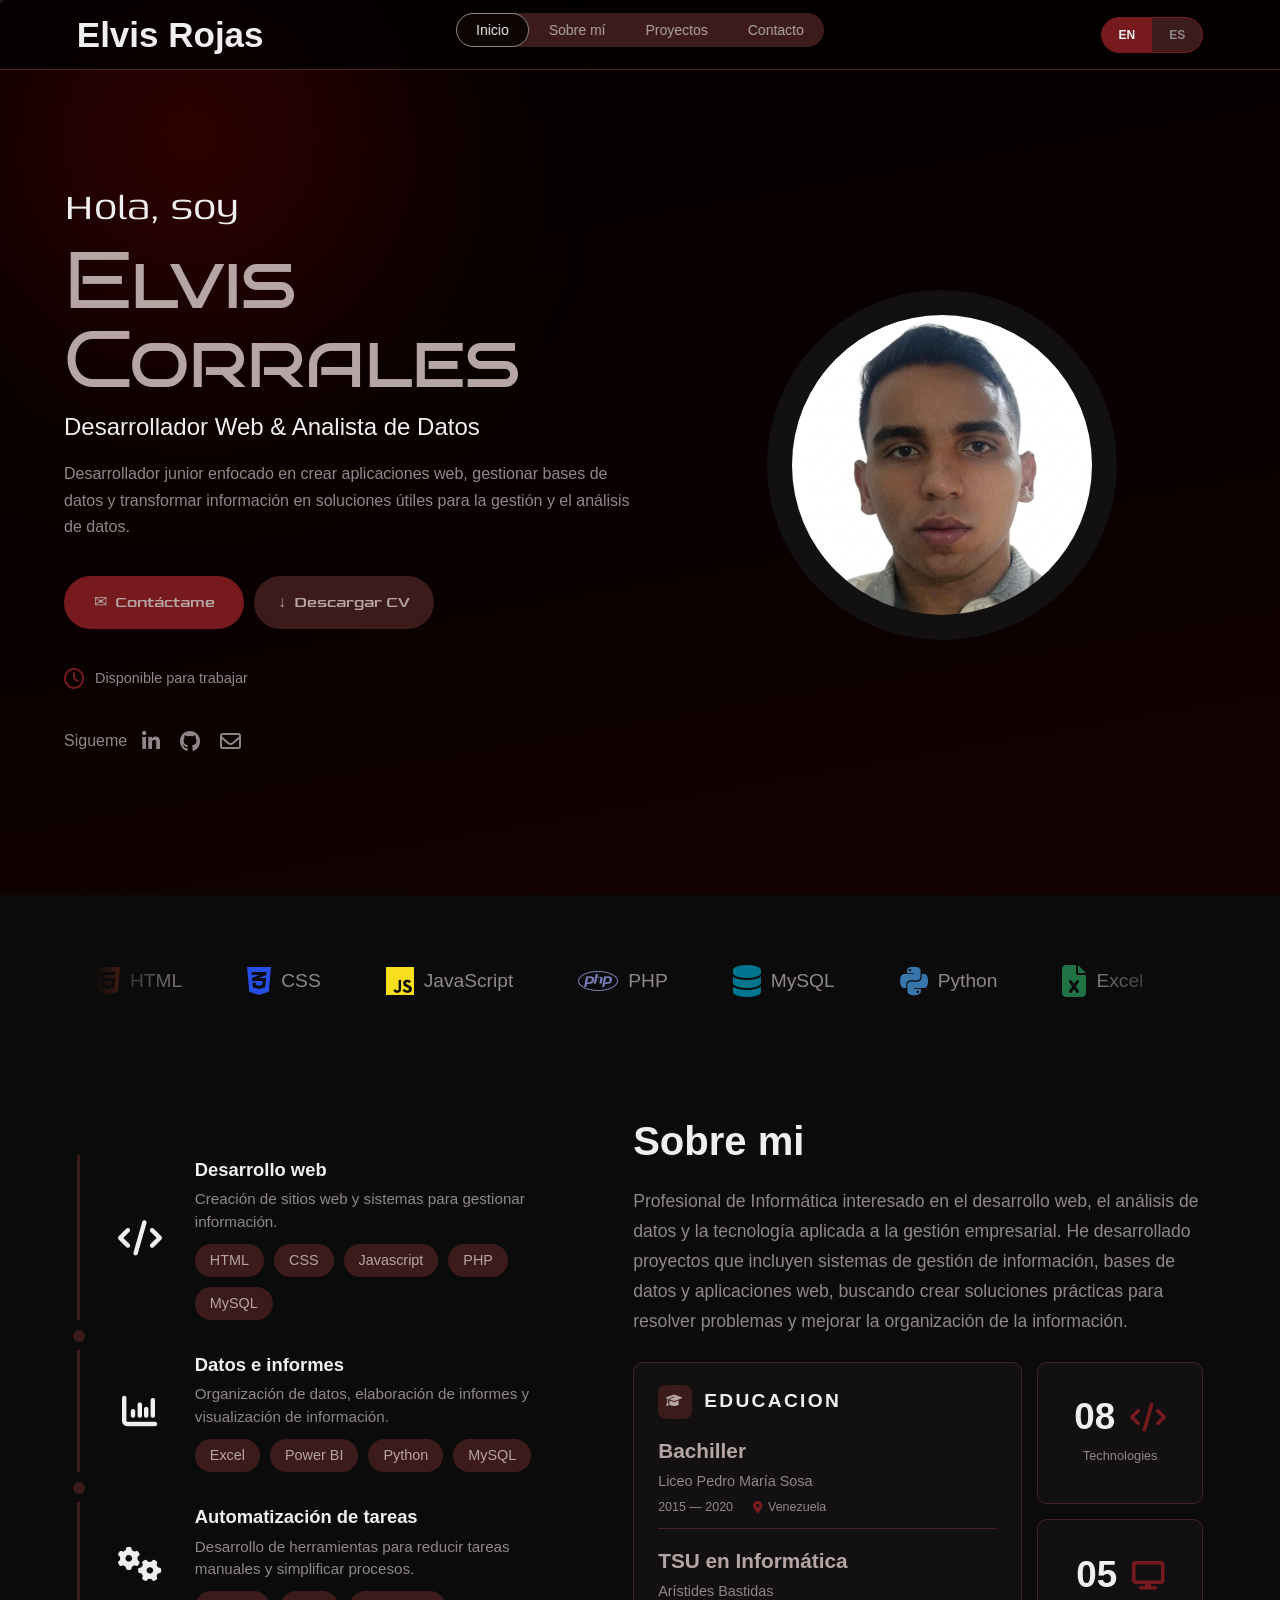
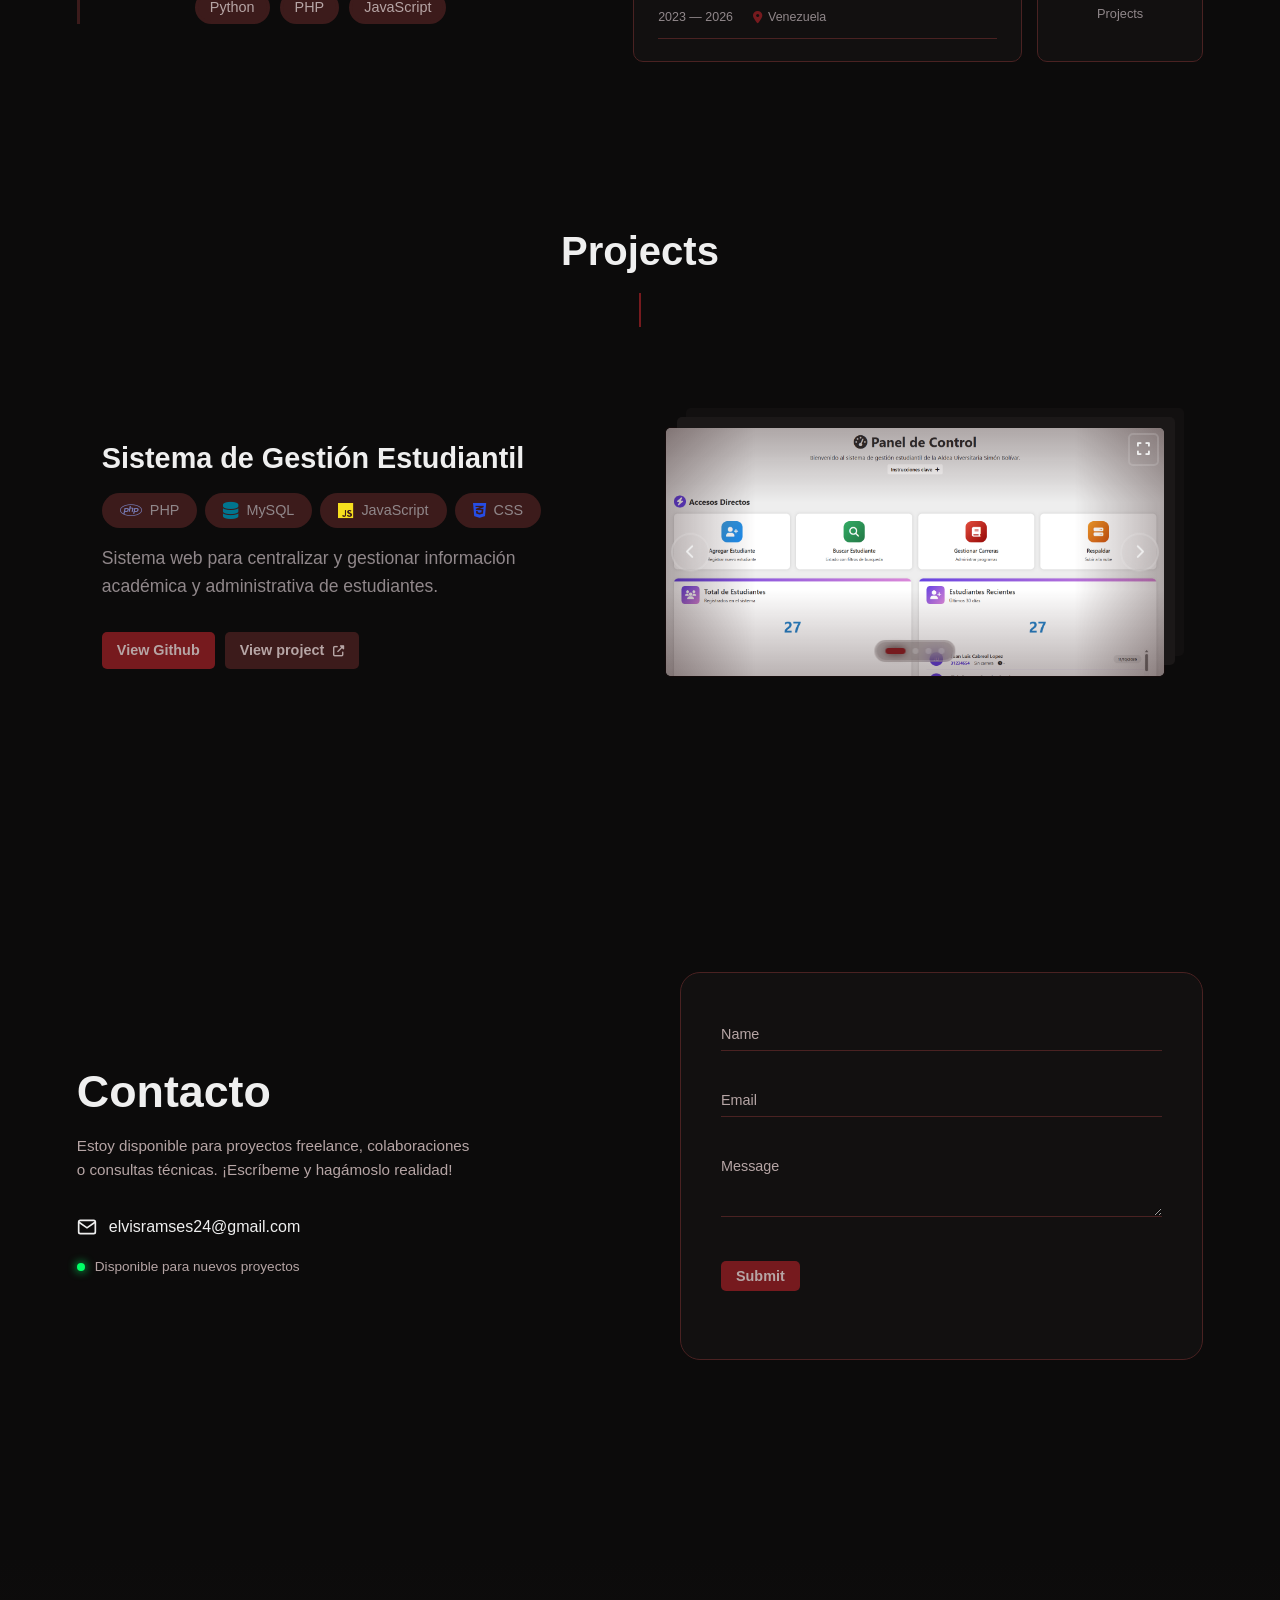
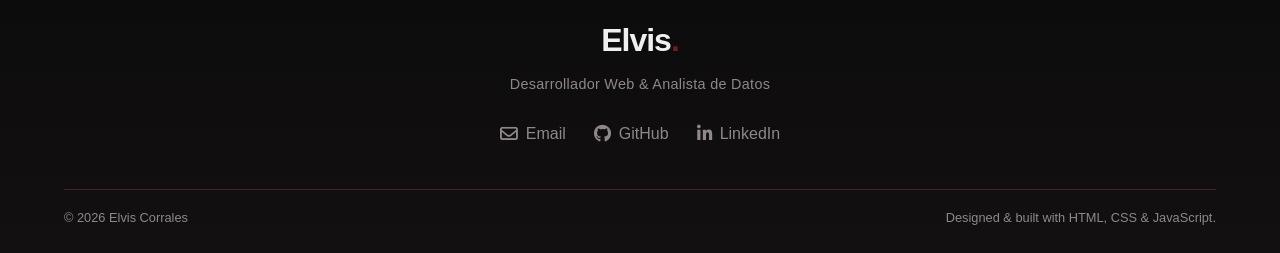
==== index.html @ 66228cb4 "cambio de nombre sipsip" ====
<!DOCTYPE html>
<html lang="es">
<head>
    <meta charset="UTF-8">
    <meta name="viewport" content="width=device-width, initial-scale=1.0">
    <meta name="description" content="Portafolio de Elvis">
    <title>Elvis | Software & Data</title>
    <link rel="stylesheet" href="css/estilos_generales.css">
    <link rel="stylesheet" href="css/contacto.css">
    <link rel="stylesheet" href="css/sobre_mi.css">
    <link rel="stylesheet" href="css/footer.css">
    <link rel="stylesheet" href="css/nav.css">
    <link rel="stylesheet" href="css/hero.css">
    <link rel="stylesheet" href="css/project.css">
    <link rel="stylesheet" href="css/animations.css">
    <link rel="stylesheet" href="css/modal_carrusel.css">
    <link rel="stylesheet"
      href="https://cdnjs.cloudflare.com/ajax/libs/font-awesome/6.5.2/css/all.min.css">
</head>
<body class="body">




<header class="header">
    <div class="container nav">

        <!-- LOGO -->
        <a href="#inicio" class="logo">Elvis Rojas</a>

        <!-- CONTROLES -->
        <div class="nav-controls">

            <button class="theme-btn" aria-label="Cambiar tema">
                <i class="fa-solid fa-moon theme-icon"></i>
            </button>

            <div class="language-switch">
                <button class="lang-btn active" data-lang="en">EN</button>
                <button class="lang-btn" data-lang="es">ES</button>
            </div>

        </div>

    </div>
</header>


<!-- NAVEGACIÓN -->
<div class="menu-wrapper">

    <nav class="menu">
        <span class="menu-indicator"></span>

        <a href="#inicio">
            <i class="fa-solid fa-house"></i>
            <span>Inicio</span>
        </a>

        <a href="#sobre-mi">
            <i class="fa-regular fa-user"></i>
            <span>Sobre mí</span>
        </a>

        <a href="#proyectos">
            <i class="fa-regular fa-folder"></i>
            <span>Proyectos</span>
        </a>

        <a href="#contacto">
            <i class="fa-regular fa-envelope"></i>
            <span>Contacto</span>
        </a>
    </nav>

</div>

<main>

    <!-- HERO -->
   <section id="inicio" class="hero">

    <!-- ESTRELLAS FUGACES HERO -->
    <div class="shooting-star" aria-hidden="true">
        <div class="star-tail"></div>
        <div class="star-head"></div>
    </div>
    <div class="shooting-star" aria-hidden="true">
        <div class="star-tail"></div>
        <div class="star-head"></div>
    </div>

    <!-- ONDA EXPANSIVA -->
    <div class="hero-wave" aria-hidden="true"></div>

    <div class="hero-inner">
        <div class="hero-copy">
            <p class="greeting">Hola, soy</p>

            <h1>
                <span>Elvis</span>
                <span>Corrales</span>
            </h1>

            <h2>Desarrollador Web & Analista de Datos</h2>

            <p class="description">
                Desarrollador junior enfocado en crear aplicaciones web, gestionar bases de datos y transformar información en soluciones útiles para la gestión y el análisis de datos.
            </p>

            <div class="hero-buttons">
                <a href="#contacto" class="btn-hero btn-primary-hero">
                    <span>✉</span> Contáctame
                </a>

                <a href="#" class="btn-hero btn-secondary-hero">
                    <span>↓</span> Descargar CV
                </a>
            </div>

            <div class="availability">
                <i class="fa-regular fa-clock"></i>
                <p>Disponible para trabajar</p>
            </div>

            <div class="socials">
                <p>Sigueme</p>

                <a href="#" aria-label="LinkedIn" data-title="Linkedin">
                    <i class="fa-brands fa-linkedin-in"></i>
                </a>

                <a href="#" aria-label="GitHub" data-title="Github">
                    <i class="fa-brands fa-github"></i>
                </a>

                <a href="mailto:tuemail@ejemplo.com" aria-label="Email" data-title="Email">
                    <i class="fa-regular fa-envelope"></i>
                </a>
            </div>

            
        </div>

        <div class="hero-portrait">
            <div class="portrait-ring">

                <div class="pulse pulse-1"></div>
                <div class="pulse pulse-2"></div>
                <div class="pulse pulse-3"></div>

                <div class="portrait-placeholder">
                    <img src="images/17809ss44510498.png">
                </div>

            </div>
        </div>
    </div>

</section>

   <!-- TECH BAR -->
<section class="tech-bar">

    <div class="tech-carousel">

        <div class="tech-track">

            <!-- GRUPO 1 -->
            <div class="tech-list">

                <div class="tech-item html">
                    <i class="fa-brands fa-html5"></i>
                    <span>HTML</span>
                </div>

                <div class="tech-item css">
                    <i class="fa-brands fa-css3-alt"></i>
                    <span>CSS</span>
                </div>

                <div class="tech-item javascript">
                    <i class="fa-brands fa-js"></i>
                    <span>JavaScript</span>
                </div>

                <div class="tech-item php">
                    <i class="fa-brands fa-php"></i>
                    <span>PHP</span>
                </div>

                <div class="tech-item mysql">
                    <i class="fa-solid fa-database"></i>
                    <span>MySQL</span>
                </div>

                <div class="tech-item python">
                    <i class="fa-brands fa-python"></i>
                    <span>Python</span>
                </div>

                <div class="tech-item excel">
                    <i class="fa-solid fa-file-excel"></i>
                    <span>Excel</span>
                </div>

                <div class="tech-item powerbi">
                    <i class="fa-solid fa-chart-column"></i>
                    <span>Power BI</span>
                </div>

            </div>


            <!-- GRUPO 2 - DUPLICADO -->
            <div class="tech-list">

                <div class="tech-item html">
                    <i class="fa-brands fa-html5"></i>
                    <span>HTML</span>
                </div>

                <div class="tech-item css">
                    <i class="fa-brands fa-css3-alt"></i>
                    <span>CSS</span>
                </div>

                <div class="tech-item javascript">
                    <i class="fa-brands fa-js"></i>
                    <span>JavaScript</span>
                </div>

                <div class="tech-item php">
                    <i class="fa-brands fa-php"></i>
                    <span>PHP</span>
                </div>

                <div class="tech-item mysql">
                    <i class="fa-solid fa-database"></i>
                    <span>MySQL</span>
                </div>

                <div class="tech-item python">
                    <i class="fa-brands fa-python"></i>
                    <span>Python</span>
                </div>

                <div class="tech-item excel">
                    <i class="fa-solid fa-file-excel"></i>
                    <span>Excel</span>
                </div>

                <div class="tech-item powerbi">
                    <i class="fa-solid fa-chart-column"></i>
                    <span>Power BI</span>
                </div>

            </div>

        </div>

    </div>

</section>
    <!-- ABOUT -->
    <section id="sobre-mi" class="section about">
    <div class="container about-grid">

        <div class="about-left">

            <div class="services">

                <div class="service">
                    <div class="contain-service-icon">
                        <div class="service-icon">
                            <i class="fa-solid fa-code"></i>
                        </div>
                    </div>
                    

                    <div class="service-content">
                        <h3>Desarrollo web</h3>
                        <p>Creación de sitios web y sistemas para gestionar información.</p>
                        <div class="tags-skil">
                            <span>HTML</span>
                            <span>CSS</span>
                            <span>Javascript</span>
                            <span>PHP</span>
                            <span>MySQL</span>
                        </div>
                    </div>
                </div>

                <div class="service service-2">
                    <div class="contain-service-icon">
                        <div class="service-icon">
                            <i class="fa-solid fa-chart-column"></i>
                        </div>
                    </div>
                    

                    <div class="service-content">
                        <h3>Datos e informes</h3>
                        <p>Organización de datos, elaboración de informes y visualización de información.</p>
                        <div class="tags-skil">
                            <span>Excel</span>
                            <span>Power BI</span>
                            <span>Python</span>
                            <span>MySQL</span>
                        </div>
                    </div>
                </div>

                <div class="service service-3">
                    <div class="contain-service-icon">
                        <div class="service-icon">
                        <i class="fa-solid fa-gears"></i>
                    </div>
                    </div>
                    

                    <div class="service-content">
                        <h3>Automatización de tareas</h3>
                        <p>Desarrollo de herramientas para reducir tareas manuales y simplificar procesos.</p>
                        <div class="tags-skil">
                            <span>Python</span>
                            <span>PHP</span>
                            <span>JavaScript</span>
                        </div>
                    </div>
                </div>

            </div>


           

        </div>


        <div class="about-content">

            <h2>Sobre mi</h2>

            <p>
                 Profesional de Informática interesado en el desarrollo web,
                el análisis de datos y la tecnología aplicada a la gestión
                empresarial. He desarrollado proyectos que incluyen sistemas
                de gestión de información, bases de datos y aplicaciones web,
                buscando crear soluciones prácticas para resolver problemas
                y mejorar la organización de la información.
            </p>
            

            <div class="container-stats">
                 <div class="education">

                <div class="education-header">
                    <div class="education-icon">
                        <i class="fa-solid fa-graduation-cap"></i>
                    </div>

                    <span>Educacion</span>
                </div>

                <div class="education-content">
                    <h3>Bachiller</h3>
                    <p>Liceo Pedro María Sosa </p>

                    <div class="education-meta">
                        <span>
                           
                            2015 — 2020
                        </span>

                        <span>
                            <i class="fa-solid fa-location-dot"></i>
                            Venezuela
                        </span>
                    </div>
                </div>

                <div class="education-content">
                    <h3>TSU en Informática</h3>
                    <p>Arístides Bastidas</p>

                    <div class="education-meta">
                        <span>
                   
                            2023 — 2026
                        </span>

                        <span>
                            <i class="fa-solid fa-location-dot"></i>
                            Venezuela
                        </span>
                    </div>
                </div>

            </div>

             <div class="stats">

                <div class="stat">
                    <div>
                        <strong>08</strong>
                        <i class="fa-solid fa-code"></i>
                    </div>
                    
                    <small>Technologies</small>
                </div>

                <div class="stat">
                    <div>
                        <strong>05</strong>
                        <i class="fa-solid fa-display"></i>
                    </div>
                    
                    <small>Projects</small>
                </div>

            </div>
            </div>
           

        </div>

    </div>
</section>

   <!-- PROJECTS -->
<section id="proyectos" class="section projects-section">
    <div class="container">
        <div class="section-heading">
            <h2>Projects</h2>
            <div class="heading-line"></div>
        </div>

        <article class="project">
            <div class="contaienr-project-info">
                <div class="project-info">
                <h3>Sistema de Gestión Estudiantil</h3>
                <div class="tags">
    <span class="tag php"><i class="fa-brands fa-php"></i> PHP</span>
    <span class="tag mysql"><i class="fa-solid fa-database"></i> MySQL</span>
    <span class="tag javascript"><i class="fa-brands fa-js"></i> JavaScript</span>
    <span class="tag css"><i class="fa-brands fa-css3-alt"></i> CSS</span>
</div>
                <p>
                    Sistema web para centralizar y gestionar información
                    académica y administrativa de estudiantes.
                </p>
                <div class="project-links">
                    <a href="#" class="btn btn-primary">
                       View Github
                        
                    </a>
                    <a href="#" class="btn-primary text-link">
                        <span>View project</span>
                        <i class="fa-solid fa-up-right-from-square"></i>
                    </a>
                </div>
            </div>
            </div>

            <div class="container-project-img">
                 <div class="project-image">

    <div class="project-carousel">

        <div class="project-track">

            <div class="project-slide">
                <img src="assets/Captura de pantalla 2026-10-31 112516.png"
                     alt="Sistema de Gestión Estudiantil - Vista 1">
            </div>

            <div class="project-slide">
                <img src="assets/Captura de pantalla 2026-10-31 112736.png"
                     alt="Sistema de Gestión Estudiantil - Vista 2">
            </div>

            <div class="project-slide">
                <img src="assets/gofullpage-localhost-sistema-gestion-aldea-carreras-carrera-carrera-php-2026-10-31-11_27_55.png"
                     alt="Sistema de Gestión Estudiantil - Vista 3">
            </div>

            <div class="project-slide">
                <img src="assets/gofullpage-localhost-sistema-gestion-aldea-carreras-carrera-grupo-grupo-php-2026-10-31-11_28_28.png"
                     alt="Sistema de Gestión Estudiantil - Vista 4">
            </div>

        </div>

        <!-- Botón anterior -->
        <button class="carousel-btn carousel-prev"
                type="button"
                aria-label="Previous image">
            <i class="fa-solid fa-chevron-left"></i>
        </button>

        <!-- Botón siguiente -->
        <button class="carousel-btn carousel-next"
                type="button"
                aria-label="Next image">
            <i class="fa-solid fa-chevron-right"></i>
        </button>

        <!-- Expandir -->
        <button class="carousel-expand"
                type="button"
                aria-label="Expand project preview">
            <i class="fa-solid fa-expand"></i>
        </button>

        <!-- Indicadores -->
        <div class="carousel-dots"></div>

    </div>

    <div class="project-image-overlay"></div>

</div>
            </div>

           
        </article>





       

        
    </div>
</section>

   <!-- CONTACT -->
<section id="contacto" class="section">
    <div class="container contact-grid">
        <!-- Columna Izquierda: Información -->
        <div class="contact-info">
         
            <h2>Contacto</h2>
           
            <p class="contact-desc">
                Estoy disponible para proyectos freelance, colaboraciones o consultas técnicas. ¡Escríbeme y hagámoslo realidad!
            </p>

            <div class="contact-details">
                
            <a
                href="https://mail.google.com/mail/?view=cm&fs=1&to=elvisramses24@gmail.com"
                class="direct-email"
                target="_blank"
                rel="noopener noreferrer"
            >
                <svg width="20" height="20" viewBox="0 0 24 24" fill="none" stroke="currentColor" stroke-width="2">
                    <path d="M4 4h16c1.1 0 2 .9 2 2v12c0 1.1-.9 2-2 2H4c-1.1 0-2-.9-2-2V6c0-1.1.9-2 2-2z"></path>
                    <polyline points="22,6 12,13 2,6"></polyline>
                </svg>

                <span>elvisramses24@gmail.com</span>
            </a>

                <div class="availability-badge">
                    <span class="status-dot"></span>
                    <span>Disponible para nuevos proyectos</span>
                </div>
            </div>
        </div>

        
<!-- Columna Derecha: Tarjeta de Formulario -->
<div class="contact-card">

    <form class="contact-form" id="contact-form">

        <div class="input-group">
            <input
                type="text"
                id="name"
                name="name"
                autocomplete="name"
                maxlength="100"
                required
                placeholder=" "
            >
            <label for="name">Name</label>
            <span class="input-line"></span>
        </div>

        <div class="input-group">
            <input
                type="email"
                id="email"
                name="email"
                autocomplete="email"
                maxlength="150"
                required
                placeholder=" "
            >
            <label for="email">Email</label>
            <span class="input-line"></span>
        </div>

        <div class="input-group">
            <textarea
                id="message"
                name="message"
                rows="3"
                maxlength="3000"
                required
                placeholder=" "
            ></textarea>
            <label for="message">Message</label>
            <span class="input-line"></span>
        </div>

        <!-- Protección básica contra bots -->
        <input
            type="text"
            name="_honey"
            tabindex="-1"
            autocomplete="off"
            aria-hidden="true"
            class="form-honey"
        >

        <button type="submit" class="btn btn-primary" id="contact-submit">
            <span>Submit</span>
        </button>

        <!-- Mensaje de respuesta -->
        <p
            class="form-status"
            id="form-status"
            role="status"
            aria-live="polite"
        ></p>

    </form>

</div>

    </div>
</section>


   <!-- =========================
     PROJECT IMAGE MODAL
========================= -->

<div class="project-modal" aria-hidden="true">

    <div class="project-modal-backdrop"></div>

    <div class="project-modal-content" role="dialog" aria-modal="true">

        <!-- Cerrar -->
        <button
            class="project-modal-close"
            type="button"
            aria-label="Close image preview">
            <i class="fa-solid fa-xmark"></i>
        </button>

        <!-- Carrusel -->
        <div class="project-modal-carousel">

            <div class="project-modal-track"></div>

            <!-- Anterior -->
            <button
                class="project-modal-btn project-modal-prev"
                type="button"
                aria-label="Previous image">
                <i class="fa-solid fa-chevron-left"></i>
            </button>

            <!-- Siguiente -->
            <button
                class="project-modal-btn project-modal-next"
                type="button"
                aria-label="Next image">
                <i class="fa-solid fa-chevron-right"></i>
            </button>

            <!-- Indicadores -->
            <div class="project-modal-dots"></div>

        </div>

    </div>

</div>



</main>


<footer class="footer">
    <div class="footer-container">
        
        <div class="footer-brand">
            <strong>Elvis<span>.</span></strong>
            <p>Desarrollador Web & Analista de Datos</p>
        </div>

        <div class="footer-links">
            <a href="mailto:tuemail@ejemplo.com">
                <i class="fa-regular fa-envelope"></i> Email
            </a>
            <a href="#" target="_blank">
                <i class="fa-brands fa-github"></i> GitHub
            </a>
            <a href="#" target="_blank">
                <i class="fa-brands fa-linkedin-in"></i> LinkedIn
            </a>
        </div>

        <div class="footer-bottom">
            <span>© 2026 Elvis Corrales</span>
            <span>Designed & built with <b>HTML</b>, <b>CSS</b> & <b>JavaScript</b>.</span>
        </div>

    </div>
</footer>


 




<script src="js/modal_carrusel.js"></script>
<script src="js/carrusel.js"></script>
<script src="js/menu.js"></script>
<script src="js/form.js"></script>

<script src="js/animation.js"></script>





</body>
</html>
---- css/estilos_generales.css ----
@import url('https://fonts.googleapis.com/css2?family=Asimovian&family=Audiowide&family=Bruno+Ace+SC&family=Genos:ital,wght@0,100..900;1,100..900&family=Goldman:wght@400;700&family=Michroma&family=Syne+Mono&display=swap');



/* =========================
   TEMA OSCURO (Por defecto)
========================= */
:root {
    --white: #fff;
    --text: #efefef;
    --text-dark: #b6a5a5;
    --muted: #90878a;
    --gris: #c8b4ff4d;

    --bg: #0c0b0b;
    --bg-soft: #121010;
    --bg-soft-2: #1b1818;
    --bg-light: #3c1b1b;

    --line: #3c1b1b;
    --line-dark: #4a2222;

    --accent: #761a1e;
    --nav: #040000d5;

    --sombra: #1901014d;
    --sombra-light: #ffffff26;

    --red-s1: #bc050540;
    --red-s2: #140203;
    --red-s3: #0b0001;
    --red-s4: #050001;

    
    /* Colores de marca y fondos (Se mantienen igual en ambos temas) */
    --js: #f7df1e;
    --css: #264de4;
    --html: #e44d26;
    --php: #777bb4;
    --py: #3776ab;
    --excel: #217346;
    --power-bi: #f2c811;
    --my-sql: #00758f;
    
    --circle-1: #4300601c;
    --circle-2: #006f5f1a;
    --circle-3: #007c9b1a;
}


/* =========================
   TEMA CLARO
========================= */
body.light-theme {
    --white: #fff; /* Si usas --white para iconos o botones fijos, mantenlo. Si es para el fondo de las tarjetas, cámbialo a #000 */
    
    /* Textos oscuros para contrastar con el fondo blanco */
    --text: #1a1a1a;
    --text-dark: #4a4a4a;
    --muted: #736b6d;
    --gris: #4a3b704d; /* Un gris violáceo adaptado para fondo claro */

    /* Fondos claros */
    --bg: #ffffff;          /* Fondo principal blanco */
    --bg-soft: #f7f4f4;     /* Fondo secundario ligeramente gris/rojizo */
    --bg-light: #ebe3e3;    /* Equivalente a tu fondo claro (para tarjetas/secciones) */

    /* Líneas más suaves */
    --line: #e3c4c8;        /* Línea rojiza clara */
    --line-dark: #d1b8bb;   /* Línea un poco más oscura */

    /* Acento y Navegación */
    --accent: #8784da;      /* Rojo un poco más vivo para que destaque en blanco sin perder la esencia */
    --nav: #ffffffb3;       /* Navegación semi-transparente clara (efecto cristal) */

    /* Sombras invertidas (sombras oscuras en fondos claros) */
    --sombra: #0000001a;       /* Sombra suave */
    --sombra-light: #0000000d; /* Sombra muy sutil */

  
}

.body{
    font-family: sans-serif;
    background: var(--bg);
    color: var(--text);
    line-height: 1.6;
}

a {
    color: inherit;
    text-decoration: none;
}


* {
    margin: 0;
    padding: 0;
    box-sizing: border-box;
}

html {
    scroll-behavior: smooth;
}



/* ========================================
   TECH BAR
======================================== */

.tech-bar {
    background: var(--bg);
    padding: 20px 0;
    overflow: hidden;
}
/* CONTENEDOR DEL CARRUSEL */

.tech-carousel {
    width: min(1200px, 85%);
    margin: 0 auto;

    overflow: hidden;

    position: relative;
}


/* SOMBREADO / DESVANECIMIENTO IZQUIERDO */

.tech-carousel::before {
    content: "";

    position: absolute;
    z-index: 5;

    top: 0;
    left: 0;

    width: 100px;
    height: 100%;

    background: linear-gradient(
        to right,
        var(--bg),
        transparent
    );

    pointer-events: none;
}


/* SOMBREADO / DESVANECIMIENTO DERECHO */

.tech-carousel::after {
    content: "";

    position: absolute;
    z-index: 5;

    top: 0;
    right: 0;

    width: 100px;
    height: 100%;

    background: linear-gradient(
        to left,
        var(--bg),
        transparent
    );

    pointer-events: none;
}


/* TRACK */

.tech-track {
    display: flex;

    width: max-content;

    animation: tech-scroll 25s linear infinite;
}


/* CADA GRUPO */

.tech-list {
    display: flex;
    align-items: center;

    gap: 65px;

    padding-right: 55px;

    flex-shrink: 0;
}


/* ITEM */

.tech-item {
    display: flex;
    align-items: center;
    gap: 10px;

    white-space: nowrap;

    color: var(--muted);

    font-size: 1.2rem;
  

    transition: .25s ease;
}


/* ICONOS */

.tech-item i {
    font-size: 2rem;

    transition: .25s ease;
}


/* COLORES */

.tech-item.html i {
    color: var(--html);
}

.tech-item.css i {
    color: var(--css);
}

.tech-item.javascript i {
    color: var(--js);
}

.tech-item.php i {
    color: var(--php);
}

.tech-item.mysql i {
    color: var(--my-sql);
}

.tech-item.python i {
    color: var(--py);
}

.tech-item.excel i {
    color: var(--excel);
}

.tech-item.powerbi i {
    color: var(--power-bi);
}





/* ANIMACIÓN */

@keyframes tech-scroll {

    from {
        transform: translateX(0);
    }

    to {
        transform: translateX(-50%);
    }

}


/* SECTIONS */

.container {
    width: min(1200px, 88%);
    margin: auto;
}

.section {
    padding: 100px 0;
}

#contacto{
        padding: 0px 0px 50px 0px;
    }


.section h2{
    font-size: 2.5rem;

    line-height: 1.2;
}



@media (max-width: 800px) {
    .container {
    width: 92%;
    margin: auto;
}
   
}

@media (max-width: 500px) {

    .section {
        padding: 50px 0;
    }

    #sobre-mi{
        padding: 20px 0;
    }

    #contacto{
        padding: 0px 0px 50px 0px;
    }

    .tech-list {
    display: flex;
    align-items: center;

    gap: 35px;

    padding-right: 55px;

    flex-shrink: 0;


}

.tech-bar {
    background: var(--bg);
    padding: 0px 0;
    overflow: hidden;
}
}
---- css/contacto.css ----
.contact-grid {
    display: grid;
    grid-template-columns: 1fr 1fr;
    gap: 80px;
    align-items: center;
    margin-bottom: 200px;
}

#contacto{
padding: 100px 0 0px 0;
}
/* Columna Izquierda */
.contact-info h2 {
    font-size: 2.8rem;
    line-height: 1.15;
    margin: 12px 0 16px;
    font-weight: 700;
}

.contact-info h2 .highlight {
    color: var(--text, #ffffff);
}

.contact-desc {
    color: var(--text-dark, #888888);
    font-size: 0.95rem;
    line-height: 1.6;
    margin-bottom: 32px;
    max-width: 400px;
}

.contact-details {
    display: flex;
    flex-direction: column;
    gap: 16px;
}

.direct-email {
    display: inline-flex;
    align-items: center;
    gap: 12px;
    color: var(--text, #ffffff);
    text-decoration: none;
    font-size: 1rem;
    font-weight: 500;
    transition: color 0.3s ease;
}

.direct-email:hover {
    color: var(--accent);
}

.availability-badge {
    display: inline-flex;
    align-items: center;
    gap: 10px;
    font-size: 0.85rem;
    color: var(--text-dark, #888888);
}

.status-dot {
    width: 8px;
    height: 8px;
    background-color: #00ff66;
    border-radius: 50%;
    box-shadow: 0 0 10px #00ff66;
}

/* Columna Derecha: Tarjeta Contenedora */
.contact-card {
    background: var(--bg-soft);
    border: 1px solid var(--line-dark);
    border-radius: 20px;
    padding: 40px;
    backdrop-filter: blur(10px);
}

.contact-form {
    display: flex;
    flex-direction: column;
    gap: 28px;
}

/* Inputs con Floating Labels y Línea Animada */
.input-group {
    position: relative;
}

.input-group input,
.input-group textarea {
    width: 100%;
    padding: 10px 0;
    background: transparent;
    border: none;
    border-bottom: 1px solid var(--line-dark);
    outline: none;
    color: var(--text-dark, #ffffff);
    font-family: inherit;
    font-size: 0.95rem;
    resize: vertical;
}

.input-group label {
    position: absolute;
    top: 10px;
    left: 0;
    color: var(--text-dark, #888888);
    font-size: 0.9rem;
    pointer-events: none;
    transition: all 0.3s ease;
}

/* Animación de la etiqueta al hacer foco o al escribir */
.input-group input:focus ~ label,
.input-group input:not(:placeholder-shown) ~ label,
.input-group textarea:focus ~ label,
.input-group textarea:not(:placeholder-shown) ~ label {
    top: -16px;
    font-size: 0.75rem;
    color: var(--accent, #ffffff);
}

/* Línea de enfoque activa */
.input-line {
    position: absolute;
    bottom: 0;
    left: 0;
    width: 0%;
    height: 1px;
    background: var(--muted, #ffffff);
    transition: width 0.3s ease;
}

.input-group input:focus ~ .input-line,
.input-group textarea:focus ~ .input-line {
    width: 100%;
}

.form-honey {
    position: absolute;
    left: -5000px;
    opacity: 0;
    pointer-events: none;
}

.contact-form button {
    align-self: flex-start;
    margin-top: 8px;
}

/* Adaptación Móvil */
@media (max-width: 900px) {
    .contact-grid {
        grid-template-columns: 1fr;
        gap: 50px;
    }

    .contact-card {
        padding: 28px 20px;
    }

    .contact-info h2 {
        font-size: 2.2rem;
    }
}
---- css/sobre_mi.css ----
.about-grid {
    display: grid;
    grid-template-columns: .9fr 1.1fr;
    gap: 90px;
    align-items: center;
}


/* =========================
   SERVICES
========================= */

.about-left {
    display: flex;
    flex-direction: column;
    gap: 35px;
}

.service-2{
    position: relative; /* Necesario para que el punto se posicione respecto a este elemento */
}

.service-2::before {
    content: "";
    position: absolute;
    top: -20px;
    left: -7px;
    width: 12px;
    height: 12px;
    background-color: var(--line);
    border-radius: 50%;
    
    /* Opcional: Centra el punto justo sobre la esquina/borde superior izquierdo */
    /* transform: translate(-50%, -50%); */
}

.service-3{
    position: relative; /* Necesario para que el punto se posicione respecto a este elemento */
}

.service-3::before {
    content: "";
    position: absolute;
    top: -20px;
    left: -7px;
    width: 12px;
    height: 12px;
    background-color: var(--line);
    border-radius: 50%;
    
    /* Opcional: Centra el punto justo sobre la esquina/borde superior izquierdo */
    /* transform: translate(-50%, -50%); */
}






.service {
    display: flex;
    align-items: center;
    gap: 20px;
    padding: 0px 0 0px 25px;
    margin: 30px 0px;
    position: relative;
    border-left: 3px solid var(--line)
}



.contain-service-icon{
    height: 100%;
    width: auto;
    display: flex;

    justify-content: center;
}

.service-icon {
    width: 70px;
    height: 70px;

    display: flex;
    align-items: center;
    justify-content: center;

    flex-shrink: 0;

  
    border-radius: 10px;



    color: var(--text);
    font-size: 2.2rem;

    transition: .3s ease;
}

.service:hover .service-icon {

    background: var(--bg-light);

    box-shadow: 0 0 18px var(--sombra);
}



.service-content h3 {
    font-size: 1.15rem;
    font-weight: 600;
    margin-bottom: 4px;
}

.service-content p {
    color: var(--muted);
    font-size: .95rem;
    line-height: 1.5;
}

.tags-skil{
    display: flex;
    gap: 10px;
    margin-top: 10px;
    flex-wrap: wrap;
}

.tags-skil span{
    border-radius: 25px;
    padding: 2px 12px;
    background-color: var(--bg-light);
    font-size: .9rem;

    color: var(--text-dark);
    transition: color .2s ease, border .2s ease, background-color .2s ease;
    border: 3px solid var(--bg-light);

}

.service:hover .tags-skil span{
    color: var(--text);
    
    background-color: transparent;
}





/* =========================
   ABOUT CONTENT
========================= */


.about-content > p:not(.section-label) {
    color: var(--muted);
    font-size: 1.1rem;
    line-height: 1.7;
    margin-top: 22px;
    max-width: 650px;
}


/* =========================
   STATS
========================= */
.container-stats{
    margin-top: 25px;
    display: flex;
    gap: 15px;
}

/* =========================
   EDUCATION
========================= */

.education {
    position: relative;
    width: 70%;
    padding: 22px 24px;
    display: flex;
    flex-direction: column;
    gap: 5px;
    border: 1px solid var(--line-dark);
    border-radius: 10px;

    background: var(--bg-soft);

    transition: .3s ease;
}


.education-header {
    display: flex;
    align-items: center;
    gap: 12px;

    color: var(--text);

    font-size: 1.2rem;
    font-weight: 600;
    text-transform: uppercase;
    letter-spacing: .12em;

   
}

.education-icon {
    width: 34px;
    height: 34px;
    font-size: .8rem;
    display: flex;
    align-items: center;
    justify-content: center;

    border-radius: 8px;

    background: var(--bg-light);

    color: var(--text-dark);
}


.education-content{
    padding: 10px 0px;
    border-bottom: 1px solid var(--line-dark);
}
.education-content h3 {
    font-size: 1.3rem;
    font-weight: 600;
    margin-bottom: 3px;
    color: var(--text-dark);
}

.education-content > p {
    color: var(--muted);
    font-size: .9rem;
}

.education-meta {
    display: flex;
    gap: 20px;

    margin-top: 5px;

    color: var(--muted);

    font-size: .78rem;
}

.education-meta span {
    display: flex;
    align-items: center;
    gap: 6px;
}

.education-meta i {
    color: var(--accent);
}
.stats {
    width: 30%;
    display: flex;
    gap: 15px;
   
    flex-direction: column;
   
}

.stat {
    flex: 1;
    border: 1px solid var(--line-dark);
    border-radius: 10px;
    padding: 10px;
    background: var(--bg-soft);
    display: flex;
    flex-direction: column;
    justify-content: center;
    align-items: center;
}

.stat div {
    display: flex;
    align-items: center;
    gap: 15px;
    
}

.stat strong{
    font-size: 2.3rem;
    line-height: 1;
    font-weight: 600;
}

.stat div i{
    font-size: 1.8rem;
   
    color: var(--accent);
}


.stat small {
    display: block;
    color: var(--muted);
    font-size: .8rem;
    margin-top: 10px;
}



/* =========================================================
   RESPONSIVE — ABOUT
   ========================================================= */


/* =========================
   TABLET / PANTALLAS MEDIANAS
   ========================= */

@media (max-width: 1000px) {

    .about-grid {
        grid-template-columns: .85fr 1.15fr;
        gap: 30px;
    }


    /* ---------- SERVICES ---------- */

    .about-left {
        gap: 25px;
    }

    .service {
        gap: 15px;
        padding: 16px 0 16px 20px;
    }

    .service-icon {
        width: 40px;
        height: 40px;
    }

    .service-content h3 {
        font-size: 1.05rem;
    }

    .service-content p {
        font-size: .9rem;
    }


    /* ---------- ABOUT CONTENT ---------- */

    .section h2,
    .contact-section h2 {
        font-size: 32px;
    }

    .about-content > p:not(.section-label) {
        font-size: 1.05rem;
        line-height: 1.65;
    }


    /* ---------- EDUCATION + STATS ---------- */

    .container-stats {
        gap: 12px;
    }

    .education {
        width: 68%;
        padding: 20px;
    }

    .stats {
        width: 32%;
        gap: 12px;
    }

    .education-header {
        font-size: 1.05rem;
    }

    .education-content h3 {
        font-size: 1.15rem;
    }

    .education-meta {
        gap: 12px;
        flex-wrap: wrap;
    }

    .stat strong {
        font-size: 2rem;
    }

    .stat div i {
        font-size: 1.5rem;
    }

}


/* =========================
   TABLET VERTICAL
   ========================= */

@media (max-width: 800px) {

    .about-grid {
        grid-template-columns: 1fr;
        gap: 20px;
    }


    /* ---------- SERVICES ---------- */

    .about-left {
        width: 100%;
        max-width: 650px;
        margin: 0 auto;
    }

    .services {
        width: 100%;
    }

    .service {
        padding: 18px 0 18px 25px;
    }


    /* ---------- ABOUT CONTENT ---------- */

    .about-content {
        width: 100%;
        max-width: 650px;
        margin: 0 auto;
    }



    /* ---------- EDUCATION + STATS ---------- */

    .container-stats {
        width: 100%;
        max-width: 650px;
        margin: 25px auto 0;
    }

}


/* =========================
   MÓVIL
   ========================= */

@media (max-width: 600px) {


 
    .service {
        gap: 13px;
        padding: 15px 0 15px 0px;
        border-left: 0;
        border-bottom: 3px solid var(--line-dark);
   
    }

    .service-2::before{
        width: 0;
        height: 0;
    }

    .service-3::before{
         width: 0;
        height: 0;
    }

    .service-icon {
        width: 45px;
        height: 45px;
        border-radius: 9px;
        font-size: 1.5rem;
    }

    .service-content {
        min-width: 0;
    }

   
    /* ---------- STATS ---------- */

    .container-stats {
        flex-direction: column;
        gap: 12px;
        margin-top: 22px;
    }

    .education {
        width: 100%;
        padding: 18px;
    }

    .stats {
        width: 100%;
        flex-direction: row;
        gap: 12px;
    }

    .stat {
        min-height: 90px;
        padding: 12px;
    }

    .stat div {
        gap: 10px;
    }

  
   
}


/* =========================
   MÓVIL PEQUEÑO
   ========================= */

@media (max-width: 400px) {

 
  

  


}


/* =========================
   MÓVIL MUY PEQUEÑO
   ========================= */

@media (max-width: 340px) {

}
---- css/footer.css ----
/* ========================= FOOTER ========================= */
.footer {
  position: relative;
  padding: 55px 0 25px;
  
  background: linear-gradient(to top, var(--bg-soft), var(--bg));
  overflow: hidden;
}


/* Contenedor */
.footer-container {
  width: min(1200px, 90%);
  margin: auto;
}

/* Marca */
.footer-brand {
  text-align: center;
}

.footer-brand strong {
  font-family: 'Orbitron', sans-serif;
  font-size: 2rem;
  font-weight: 600;
  letter-spacing: -1px;
  color: var(--text);
}

.footer-brand strong span {
  color: var(--accent);
}

.footer-brand p {
  margin-top: 7px;
  color: var(--muted);
  font-size: .9rem;
  letter-spacing: .3px;
}

/* Links */
.footer-links {
  display: flex;
  justify-content: center;
  align-items: center;
  gap: 28px;
  margin-top: 25px;
}

.footer-links a {
  display: flex;
  align-items: center;
  gap: 8px;
  color: var(--muted);
  font-size: 1rem;
  transition: color .2s ease, transform .2s ease;
}

.footer-links a i {
  font-size: 1.1rem;
}

.footer-links a:hover {
  color: var(--text);
  transform: translateY(-2px);
}

/* Separador */
.footer-bottom {
  display: flex;
  justify-content: space-between;
  align-items: center;
  margin-top: 42px;
  padding-top: 18px;
  border-top: 1px solid var(--line-dark);
  color: var(--muted);
  font-size: .8rem;
}

.footer-bottom b {
  color: var(--muted);
  font-weight: 500;
}

/* ========================= RESPONSIVE ========================= */
@media (max-width: 800px) {
  .footer {
    padding-top: 45px;
    padding-bottom: 65px;
    margin-bottom: -65px;
  }

  .footer-links {
    gap: 20px;
  }

  .footer-bottom {
    flex-direction: column;
    gap: 8px;
    text-align: center;
  }
}
---- css/nav.css ----
/* 2. LUCES ANIMADAS (::before y ::after) */
/* .menu-wrapper::before,
.menu-wrapper::after {
    content: "";
    position: absolute;

   
    width: 180px;
    height: 10px;

  
    background: linear-gradient(
        90deg,
        transparent 0%,
        var(--gris) 20%,
        var(--white) 50%,
        var(--gris) 80%,
        transparent 100%
    );

    pointer-events: none;
    z-index: 1;

  
    offset-path: inset(0 round 25px);
    offset-anchor: 50% 50%;
    offset-rotate: auto;

    animation: nav-light 6s linear infinite;
} */

/* =========================
   HEADER
========================= */

.header {
    position: fixed;
    top: 0;
    left: 0;
    width: 100%;
    height: 70px;

    z-index: 100;

    border-bottom: 1px solid var(--line-dark);
    background: var(--nav);
    backdrop-filter: blur(10px);
}

.nav {
    height: 70px;

    display: flex;
    align-items: center;
    justify-content: space-between;
}


/* =========================
   MENU
========================= */

.menu-wrapper {
    position: fixed;

    top: 12px;
    left: 50%;

    transform: translateX(-50%);

    z-index: 101;

    display: inline-flex;

    padding: 1px;

    border-radius: 25px;

    overflow: hidden;
    isolation: isolate;
}

.menu {
    position: relative;

    display: flex;
    align-items: center;

    border-radius: 50px;

    background: var(--bg-light);
    backdrop-filter: blur(12px);
}

.menu a {
    position: relative;
    z-index: 1;

    display: flex;
    align-items: center;
    justify-content: center;

    padding: 6px 20px;

    color: var(--text);
    text-decoration: none;

    font-size: 14px;
    opacity: .65;

    transition:
        opacity .2s ease,
        color .2s ease;
}

.menu a i {
    display: none;
}

.menu a span {
    display: block;
}

.menu a:hover,
.menu a.active {
    opacity: 1;
}


/* =========================
   LOGO
========================= */

.logo {
    font-size: 35px;
    font-weight: 700;
    color: var(--text);

    text-decoration: none;
}





/* Segunda luz exactamente en el lado opuesto (50% de desfase) */
.menu-wrapper::after {
    animation-delay: -3s;
}



.menu-indicator {
    position: absolute;
    z-index: -1;

    top: 0;
    left: 0;

    height: 100%;
    width: 0;

    border-radius: 50px;

    border: 1px solid var(--muted);
    background: var(--nav);
    

    pointer-events: none;
}


/* 4. ANIMACIÓN DEL RECORRIDO */
@keyframes nav-light {
    0% {
        offset-distance: 0%;
    }
    100% {
        offset-distance: 100%;
    }
}

body {
    background-color: var(--bg-light);
    color: var(--text);
    transition: background-color 0.3s ease, color 0.3s ease;
}

/* =========================
   CONTROLES
========================= */
.nav-controls {
    display: flex;
    align-items: center;
    gap: 15px;
}

/* =========================
   BOTÓN TEMA
========================= */
.theme-btn {
    
    width: 38px;
    height: 38px;
    display: none;
    align-items: center;
    justify-content: center;
    border: 1px solid var(--accent);
    border-radius: 50%;
    background: var(--bg-light);
    color: var(--text);
    cursor: pointer;
    
    /* Transición general para todos los cambios (color, borde, transform) */
    transition: all 0.3s cubic-bezier(0.4, 0, 0.2, 1);
}

/* --- EL NUEVO HOVER --- */
.theme-btn:hover {
   
    color: var(--white);                     /* El icono resalta en blanco */
    border-color: var(--accent);
    box-shadow: 0 0px 15px var(--white);    /* Proyecta una sombra elegante */
}

/* =========================
   ANIMACIÓN DEL ICONO
========================= */
.theme-icon {
    /* Transición fluida para el giro y opacidad */
    transition: transform 0.3s ease, opacity 0.3s ease;
}

/* Esta clase se añade por JS solo durante el click */
.theme-icon.switching {
    transform: rotate(180deg) scale(0.5); /* Gira y se hace más pequeño */
    opacity: 0;                           /* Se desvanece */
}
/* =========================
   IDIOMA
========================= */
.language-switch {
    display: flex;
    border: 1px solid var(--accent);
    border-radius: 20px;
    overflow: hidden;
    background: var(--bg-light);
    transition: border-color 0.3s ease, background 0.3s ease;
}

.lang-btn {
    border: none;
    padding: 10px 17px;
    background: transparent;
    color: var(--muted);
    font-size: 12px;
    font-weight: 600;
    cursor: pointer;
    transition: .25s ease;
}

.lang-btn.active {
    background: var(--accent);
    color: var(--text); /* Invertimos colores para el activo */
}

.lang-btn:not(.active):hover {
    color: var(--text);
}
@media (max-width: 800px) {

    .lang-btn {
    border: none;
    padding: 7px 15px;
  
}

    .header {
        height: 55px;
    }

    .nav {
        height: 55px;
        padding: 0 20px;
        width: 100%;
    }

    /* =================================
       MENU INFERIOR
    ================================= */

    .menu-wrapper {
        position: fixed;
        display: flex;
        justify-content: center;
        top: auto;
        left: 0;
        bottom: 0px;

        transform: none;

        width: 100%;

        padding: 10px 20px;

        border-radius: 0;

        overflow: visible;

        z-index: 999;
    }

    .menu {
        width: 100%;
        height: 40px;

        border-radius: 50px;
        
        display: flex;
        align-items: center;
        justify-content: space-around;

        border: 1px solid var(--line-dark);

        background: var(--nav);

        backdrop-filter: blur(15px);
    }

    .menu a {
        flex: 1;

        height: 100%;

        padding: 0;

        display: flex;
        align-items: center;
        justify-content: center;
    }

    .menu a span {
        display: none;
    }

    .menu a i {
        display: block;

        font-size: 18px;
    }

    .menu-indicator {
        height: 100%;
        border-radius: 50px;
    }

    /* Evita que el contenido quede debajo */
    body {
        padding-bottom: 65px;
    }
}
---- css/hero.css ----
.hero {
    padding-top: 60px;
    margin-bottom: 50px;
    min-height: calc(100vh - 65px);
    position: relative;
    overflow: hidden;
    background: linear-gradient(350deg, var(--red-s2) 0%, var(--red-s3) 40%, var(--red-s4) 100%);
}
/* Esfera luminosa difusa */
.hero::before {
    content: '';
    position: absolute;
    width: 380px;
    height: 380px;
    top: 15%;
    left: 0%;
    transform: translateY(-50%);
    background: var(--red-s1); /* Rojo con transparencia */
    filter: blur(110px);
    border-radius: 50%;
    pointer-events: none;
    z-index: 0;
}
.hero-inner {
    width: min(1200px, 90%);
    min-height: calc(100vh - 65px);
    margin: auto;
    display: grid;
    grid-template-columns: 1.05fr .95fr;
    align-items: center;
    position: relative;
    z-index: 3;
    padding: 25px 0 50px;
}

.hero-copy {
    padding-top: 5px;
}

.greeting {
    font-family: "Genos", sans-serif;
    font-size: 3rem;
    line-height: 1;
    font-weight: 400;
    margin-bottom: 12px;
}

.hero h1 {
   font-family: "Bruno Ace SC", sans-serif;
    font-weight: 400;
    font-size: 5rem;
    line-height: .98;
    letter-spacing: -2px;
    margin-bottom: 10px;
}

.hero h1 span {
    display: block;
    color: var(--text-dark);
    /* text-shadow: 0 0 10px var(--red); */
}

.hero h2 {
    color: var(--muted-2);
   
    font-size: 1.5rem;
    font-weight: 500;
    margin-bottom: 15px;
}

.description {
    color: var(--muted);
    max-width: 580px;
    font-size: 1rem;
    line-height: 1.65;
}

.hero-buttons {
    display: flex;
    gap: 10px;
    margin-top: 35px;
}

/* Base unificada para los botones */
.btn-hero {
    position: relative; /* Necesario para posicionar los efectos internos/externos */
    min-width: 180px;
    padding: 12px 24px; /* Ligeramente ajustado para compensar los bordes visuales */
    border-radius: 50px;
    font-family: "Genos", sans-serif;

    font-weight: 400;
    text-align: center;
    text-decoration: none;
    display: inline-flex;
    align-items: center;
    justify-content: center;
    isolation: isolate; /* Crea un nuevo contexto de apilamiento para los z-index */
    cursor: pointer;
    transition: color 0.3s ease, background 0.3s ease, border-color 0.3s ease;
}

.btn-hero span {
    margin-right: 8px;
    transition: transform 0.3s ease;
}

.availability {
    display: flex;
    gap: 10px;
    margin-top: 38px;
    color: var(--muted);
    font-size: .9rem;
    align-items: center;
}

.availability i {
    color: var(--accent);
  
    font-size: 1.3rem;
}

.socials{

}
.socials {
    display: flex;
    align-items: center;
    color: var(--muted);
   
    margin-top: 38px;
}

.socials p{
    margin-right: 5px;
}

.socials a {
    position: relative; /* Indispensable para posicionar el tooltip */
    border-radius: 50%;
    display: grid;
    place-items: center;
    font-weight: 700;
    font-size: 1.3rem;
    transition: transform .1s cubic-bezier(.4, 0, .2, 1),
                color .2s ease;
    padding: 0px 10px;
    
}

.socials a:hover {
    color: var(--text);

}

/* 1. CUERPO DE LA VENTANITA (TOOLTIP) */
.socials a::after {
    content: attr(data-title);
    position: absolute;
    bottom: calc(100% + 10px); /* Lo ubica por encima del icono */
    left: 50%;
    transform: translateX(-50%) translateY(6px); /* Para animación suave de subida */
    background-color: var(--bg-light); /* Color de fondo de la nota */
    color: var(--text-dark); /* Color del texto */
    padding: 6px 12px;
    border-radius: 8px;
    font-size: 0.8rem;
    font-weight: 600;
    white-space: nowrap;

    opacity: 0;
    visibility: hidden;
    pointer-events: none; /* Evita interferencias con el cursor */
    transition: opacity 0.2s ease, transform 0.2s ease, visibility 0.2s;
    z-index: 10;
   
}

/* 2. TRIANGULITO DE LA NOTA */
.socials a::before {
    content: '';
    position: absolute;
    bottom: calc(100% + 4px); /* Queda pegado justo abajo de la caja */
    left: 50%;
    transform: translateX(-50%) translateY(6px);
    /* Truco CSS para hacer un triángulo */
    border-width: 6px 6px 0 6px;
    border-style: solid;
    border-color: var(--bg-light) transparent transparent transparent; /* Mismo color que la caja */
    opacity: 0;
    visibility: hidden;
    pointer-events: none;
    transition: opacity 0.2s ease, transform 0.2s ease, visibility 0.2s;
    z-index: 11;
}

/* 3. MOSTRAR CON ANIMACIÓN EN HOVER */
.socials a:hover::after,
.socials a:hover::before {
    opacity: 1;
    visibility: visible;
    transform: translateX(-50%) translateY(0); /* Sube suavemente a su posición final */
}
.hero-portrait {
    display: flex;
    justify-content: center;
    align-items: center;
}

.portrait-ring {
    position: relative;

    width: 380px;
    height: 380px;

    display: flex;
    justify-content: center;
    align-items: center;
}




.portrait-placeholder {
    position: relative;

    width: 350px;
    height: 350px;

    border-radius: 50%;
    overflow: hidden;

    border: 25px solid var(--bg-soft);

    z-index: 5;

    background: var(--bg);
}

.portrait-placeholder img {
    width: 100%;
    height: 100%;
  
    object-fit: cover;
    display: block;
}



/* =========================================================
   RESPONSIVE — HERO
   ========================================================= */

/* =========================
   TABLET / PANTALLAS MEDIANAS
   ========================= */

@media (max-width: 1000px) {

    .hero-inner {
        width: min(92%, 900px);
        grid-template-columns: 1fr 0.85fr;
        gap: 25px;
    }

    .greeting {
        font-size: clamp(2.4rem, 5vw, 3.5rem);
    }

    .hero h1 {
        font-size: clamp(2.8rem, 5.5vw, 4.3rem);
    }

    .hero h2 {
        font-size: 1.4rem;
    }

    .description {
        max-width: 500px;
        font-size: .95rem;
    }

    .portrait-ring {
        width: 320px;
        height: 320px;
    }

    .portrait-placeholder {
        width: 235px;
        height: 235px;
    }

}


/* =========================
   TABLET VERTICAL
   ========================= */

@media (max-width: 800px) {

    .hero {
        min-height: auto;
        padding: 90px 0 80px;
    }

    .hero-inner {
        width: min(90%, 650px);

        display: flex;
        flex-direction: column;

        min-height: auto;

        gap: 55px;
        padding: 30px 0 20px;

        text-align: center;
    }


    /* ---------- RETRATO ---------- */

    .hero-portrait {
        order: -1;
        width: 100%;
    }

    .portrait-ring {
        width: 300px;
        height: 300px;
    }

    .portrait-placeholder {
        width: 220px;
        height: 220px;
    }


    /* ---------- TEXTO ---------- */

    .hero-copy {
        width: 100%;
        padding-top: 0;
    }

    .greeting {
        font-size: clamp(2.3rem, 7vw, 3.3rem);
        margin-bottom: 10px;
    }

    .hero h1 {
        font-size: clamp(2.7rem, 8vw, 4.2rem);
        letter-spacing: -1.5px;
        margin-bottom: 18px;
    }

    .hero h2 {
        font-size: 1.35rem;
        margin-bottom: 22px;
    }

    .description {
        margin: 0 auto;
        max-width: 560px;
        font-size: .95rem;
        line-height: 1.6;
    }


    /* ---------- BOTONES ---------- */

    .hero-buttons {
        justify-content: center;
        flex-wrap: wrap;
        margin-top: 30px;
    }

    .btn-hero {
        min-width: 170px;
    }


    /* ---------- DISPONIBILIDAD ---------- */

    .availability {
        justify-content: center;
        margin-top: 32px;
    }


    /* ---------- REDES ---------- */

    .socials {
        justify-content: center;
        margin-top: 30px;
    }

}


/* =========================
   MÓVIL
   ========================= */

@media (max-width: 600px) {

    .hero {
        padding: 80px 0 65px;
    }

    .hero-inner {
        width: min(92%, 500px);
        gap: 42px;
        padding: 20px 0;
    }


    /* ---------- RETRATO ---------- */

    .portrait-ring {
        width: 260px;
        height: 260px;
    }

    .portrait-placeholder {
        width: 195px;
        height: 195px;
    }


    /* ---------- TEXTO ---------- */

    .greeting {
        font-size: clamp(2rem, 10vw, 2.8rem);
    }

    .hero h1 {
        font-size: clamp(2.4rem, 11vw, 3.5rem);
        line-height: 1;
        letter-spacing: -1px;
        margin-bottom: 16px;
    }

    .hero h2 {
        font-size: 1.15rem;
        line-height: 1.3;
        margin-bottom: 20px;
    }

    .description {
        width: 100%;
        font-size: .92rem;
        line-height: 1.6;
    }


    /* ---------- BOTONES ---------- */

    .hero-buttons {
        width: 100%;
        flex-direction: column;
        align-items: center;
        gap: 10px;
        margin-top: 27px;
    }

    .btn-hero {
        width: min(100%, 280px);
        min-width: 0;
    }


    /* ---------- DISPONIBILIDAD ---------- */

    .availability {
        margin-top: 28px;
        gap: 8px;
        font-size: .85rem;
    }

    .availability i {
        font-size: 1.15rem;
    }


    /* ---------- REDES ---------- */

    .socials {
        margin-top: 25px;
        flex-wrap: wrap;
        gap: 2px;
    }

    .socials p {
        width: 100%;
        margin-right: 0;
        margin-bottom: 5px;
    }

    .socials a {
        padding: 4px 9px;
        font-size: 1.2rem;
    }

}


/* =========================
   MÓVIL PEQUEÑO
   ========================= */

@media (max-width: 400px) {

    .hero {
        padding-top: 70px;
        padding-bottom: 55px;
    }

    .hero-inner {
        width: 90%;
        gap: 35px;
    }


    /* ---------- RETRATO ---------- */

    .portrait-ring {
        width: 225px;
        height: 225px;
    }

    .portrait-placeholder {
        width: 170px;
        height: 170px;
    }


    /* ---------- TEXTO ---------- */

    .greeting {
        font-size: 2.1rem;
    }

    .hero h1 {
        font-size: 2.5rem;
    }

    .hero h2 {
        font-size: 1.2rem;
    }

    .description {
        font-size: .88rem;
    }


    /* ---------- BOTONES ---------- */

    .btn-hero {
        width: 100%;
        max-width: 260px;
        padding: 11px 20px;
        font-size: .9rem;
    }


    /* ---------- DISPONIBILIDAD ---------- */

    .availability {
        font-size: .8rem;
    }

    .availability i {
        font-size: 1rem;
    }

}
---- css/project.css ----
/* PROJECTS */

.projects-section {
    padding-top: 65px;
}

.section-heading {
    text-align: center;
    margin-bottom: 75px;
}

.heading-line {
    width: 2px;
    height: 34px;
    background: var(--accent);
    margin: 18px auto 0;
}

.project {
    display: flex;
    justify-content: center;
    gap: 50px;
    align-items: center;
    margin-bottom: 70px;
    

    padding: 25px;
    
}

.project h3 {
    font-size: 1.8rem;
    margin-bottom: 12px;
}

.tags {
    display: flex;
    flex-wrap: wrap;
    gap: 8px;
}

.tags .tag {
    display: inline-flex;
    align-items: center;
    gap: 8px;
    padding: 6px 18px;
    border-radius: 20px;
    background: var(--bg-light);
    color: var(--muted);
    font-size: 0.9rem;
    font-weight: 500;
    
    transition: transform 0.2s ease, border-color 0.2s ease, box-shadow 0.2s ease;
}


.tags .tag i {
    font-size: 1.1rem;
}

/* COLORES DE ICONOS */
.tag.html i       { color: var(--html); }
.tag.css i        { color: var(--css); }
.tag.javascript i { color: var(--js); }
.tag.php i        { color: var(--php); }
.tag.mysql i      { color: var(--my-sql); }
.tag.python i     { color: var(--py); }
.tag.excel i      { color: var(--excel); }
.tag.powerbi i    { color: var(--power-bi); }

.contaienr-project-info{
    width: 50%;
    display: flex;
    justify-content: flex-end;
    align-items: center;
    flex-direction: column;
}

.project-info{
    width: 100%;
}

.project-info p {
    color: var(--muted);
    font-size: 1.1rem;
    margin-top: 16px;
    max-width: 95%;
}

.project-links{
    margin-top: 2rem;
    display: flex;
    gap: 10px;

   
}

.btn-primary{
    font-weight: bold;
    background-color: var(--accent);
    border-radius: 5px;
    padding: 7px 15px;
    display: inline-block;
    border: none;
    color: var(--text-dark);
    font-size: .9rem;
     /* border: 1px solid var(--line); */
   
    transition: color .2s ease, background-color .2s ease, transform 0.3s cubic-bezier(0.16, 1, 0.3, 1),
                box-shadow 0.3s cubic-bezier(0.16, 1, 0.3, 1),
                color 0.3s ease,
                border-color 0.3s ease;
}

.text-link {
    background-color: var(--bg-light);
    /* border: 1px solid var(--line); */
    
}

.btn-primary:hover {
    color: var(--text);
    
  

    /* Retroiluminación multicapa (Efecto halo volumétrico estático) */
    box-shadow: 
        0 0 4px var(--accent),   /* 1. Núcleo de luz: muy intenso y pegado al borde */
        0 0 16px var(--line),  /* 2. Dispersión media: luz ambiental que se expande */
        0 0 32px var(--line-dark), /* 3. Halo exterior: desenfoque suave y difuso */
        0 8px 20px rgba(0, 0, 0, 0.6);      /* 4. Sombra física inferior: crea profundidad realista */
}

.text-link:hover {


    /* Retroiluminación multicapa (Efecto halo volumétrico estático) */
    box-shadow: 
        0 0 2px var(--white),   /* 1. Núcleo de luz: muy intenso y pegado al borde */
        0 0 16px rgba(255, 255, 255, 0.4),  /* 2. Dispersión media: luz ambiental que se expande */
        0 0 32px rgba(255, 255, 255, 0.15), /* 3. Halo exterior: desenfoque suave y difuso */
        0 8px 20px rgba(0, 0, 0, 0.6);      /* 4. Sombra física inferior: crea profundidad realista */
   
}



.text-link i{
    font-size: .7rem;
    margin-left: 5px;
}


/* =========================
   PROJECT IMAGE
========================= */
.container-project-img{
    width: 50%;
    height: 100%;
    justify-content: flex-start;
    align-items: center;
    display: flex;
}
.project-image {
    position: relative;
    
    height: 250px;
    aspect-ratio: 18 / 9;

    overflow: visible;

    border: 1px solid var(--sombra);
    border-radius: 5px;

    background: var(--bg-soft);

    isolation: isolate;

    z-index: 1;
}


/* =========================
   3D BACK LAYER
========================= */

.project-image::before {
    content: "";

    position: absolute;

    inset: 0;

    z-index: -2;

    transform:
        translate(11px, -11px);

    background-color: var(--bg-soft-2);
    border-radius: 5px;

}


/* Segunda profundidad */

.project-image::after {
    content: "";

    position: absolute;

    inset: 0;

    z-index: -3;

    transform:
        translate(20px, -20px);

    background-color: var(--bg-soft);

    border-radius: 5px;

   
}


/* =========================
   CAROUSEL
========================= */

.project-carousel {
    position: relative;

    width: 100%;
    height: 100%;

    overflow: hidden;

    border-radius: 5px;
}


/* =========================
   TRACK
========================= */

.project-track {
    display: flex;

    width: 100%;
    height: 100%;

    transition:
        transform .55s cubic-bezier(.4, 0, .2, 1);
}


/* =========================
   SLIDES
========================= */

.project-slide {
    width: 100%;
    height: 100%;

    flex: 0 0 100%;

    overflow: hidden;
}


.project-slide img {
    width: 100%;
    height: 100%;

    display: block;

    object-fit: cover;

    user-select: none;
    pointer-events: none;

    transition:
        transform .6s ease;
}


/* =========================
   OVERLAY
========================= */

.project-image-overlay {
    position: absolute;

    inset: 0;

    z-index: 2;

    pointer-events: none;

    border-radius: 5px;

    background:
        linear-gradient(
            90deg,
            var(--sombra),
            transparent 18%,
            transparent 82%,
            var(--sombra)
        ),
        linear-gradient(
            0deg,
            var(--sombra),
            transparent 35%,
            transparent 70%,
            var(--sombra)
        );
}


/* =========================
   ARROW BUTTONS
========================= */

.carousel-btn {
    position: absolute;

    top: 50%;

    z-index: 5;

   

    display: flex;
    align-items: center;
    justify-content: center;

    transform: translateY(-50%);

    border: 2px solid var(--sombra-light);
    border-radius: 50%;

    background: transparent;

    backdrop-filter: blur(8px);

    color: var(--text);



    cursor: pointer;

    transition:
        background .25s ease,
        border-color .25s ease,
        color .25s ease,
        transform .25s ease;
}

.carousel-btn i{
   padding: 10px 13px;
  
    display: flex;
    align-items: center;
    justify-content: center;
    font-size: .9rem;
    
}


.carousel-prev {
    left: 5px;
}


.carousel-next {
    right: 5px;
}


.carousel-btn:hover {
    background: var(--bg-light);



    color: var(--text);

   
}


.carousel-btn:active {
    transform:
        translateY(-50%)
        scale(.95);
}


/* =========================
   EXPAND BUTTON
========================= */

.carousel-expand {
    position: absolute;

    top: 5px;
    right: 5px;

    z-index: 6;


    

    padding: 0;

    border: 2px solid var(--sombra-light);
    border-radius: 5px;

    background: transparent;

    backdrop-filter: blur(8px);

    color: var(--text);

    
    display: inline-block;
    cursor: pointer;

    transition:
        background .25s ease,
        border-color .25s ease,
        color .25s ease,
        transform .25s ease;
}

.carousel-expand i{
    padding: 7px;
  
    display: flex;
    align-items: center;
    justify-content: center;
    font-size: .9rem;
}


.carousel-expand:hover {
    background: var(--bg-light);
    


}


.carousel-expand:active {
    transform: scale(.95);
}


/* =========================
   DOTS
========================= */

.carousel-dots {
    position: absolute;

    bottom: 14px;
    left: 50%;

    z-index: 5;

    display: flex;
    align-items: center;
    gap: 7px;

    transform: translateX(-50%);

    padding: 6px 9px;

    border: 2px solid var(--sombra-light);
    border-radius: 50px;

    background: var(--sombra);

    backdrop-filter: blur(8px);
}


.carousel-dot {
    width: 6px;
    height: 6px;

    padding: 0;

    border: none;
    border-radius: 50%;

    background: var(--sombra-light);

    cursor: pointer;

    transition:
        width .3s ease,
        background .3s ease,
        transform .3s ease;
}


.carousel-dot.active {
    width: 20px;

    border-radius: 10px;

    background: var(--accent);

    box-shadow:
        0 0 8px var(--line);
}


/* =========================
   HOVER IMAGE
========================= */

.project-image:hover .project-slide img {
    transform: scale(1.015);
}




/* =========================================================
   RESPONSIVE — PROJECTS
   ========================================================= */


/* =========================
   TABLET / PANTALLAS MEDIANAS
   ========================= */

@media (max-width: 1000px) {

    .projects-section {
        padding-top: 55px;
    }

    .section-heading {
        margin-bottom: 60px;
    }


    /* ---------- PROJECT ---------- */

    .project {
        gap: 35px;
        padding: 20px;
        margin-bottom: 45px;
    }

    .project h3 {
        font-size: 1.9rem;
    }


    /* ---------- INFO ---------- */

    .contaienr-project-info {
        width: 48%;
    }

    .project-info p {
        font-size: 1rem;
        max-width: 100%;
    }

    .project-links {
        margin-top: 3.5rem;
        flex-wrap: wrap;
    }


    /* ---------- TAGS ---------- */

    .tags {
        gap: 7px;
    }

    .tags .tag {
        padding: 5px 13px;
        font-size: .82rem;
    }

    .tags .tag i {
        font-size: 1rem;
    }


    /* ---------- IMAGE ---------- */

    .container-project-img {
        width: 52%;
    }

    .project-image {
        width: 100%;
        height: auto;
        aspect-ratio: 18 / 9;
    }

}


/* =========================
   TABLET VERTICAL
   ========================= */

@media (max-width: 800px) {

    .projects-section {
        padding-top: 50px;
    }

    .section-heading {
        margin-bottom: 30px;
    }


    /* ---------- PROJECT ---------- */

    .project {
        flex-direction: column;
        align-items: stretch;

        gap: 40px;

        padding: 15px 0;
        margin-bottom: 60px;
    }


    /* ---------- IMAGE ---------- */

    .container-project-img {
        order: -1;

        width: 100%;

        justify-content: center;
    }

    .project-image {
        width: min(100%, 650px);
        height: auto;
        aspect-ratio: 18 / 9;
    }


    /* ---------- INFO ---------- */

    .contaienr-project-info {
        width: 100%;
        max-width: 650px;
        margin: 0 auto;
    }

    .project-info {
        width: 100%;
    }

    .project h3 {
        font-size: 1.8rem;
    }

    .project-info p {
        font-size: .98rem;
        line-height: 1.6;
        max-width: 100%;
    }


    /* ---------- LINKS ---------- */

    .project-links {
        margin-top: 1rem;
    }

}


/* =========================
   MÓVIL
   ========================= */

@media (max-width: 600px) {

    .projects-section {
      
    }



    /* ---------- PROJECT ---------- */

    .project {
        gap: 30px;
        padding: 10px 0 25px 0;
        margin-bottom: 50px;
        border-bottom: 3px solid var(--line-dark);
    }


    /* ---------- IMAGE ---------- */

    .container-project-img {
        width: 100%;
    }

    .project-image {
        width: 100%;
        aspect-ratio: 16 / 9;
    }


    /* Ajustamos la profundidad para que
       no se salga demasiado de la pantalla */

    .project-image::before {
        transform: translate(7px, -7px);
    }

    .project-image::after {
        transform: translate(12px, -12px);
    }


    /* ---------- INFO ---------- */

    .project h3 {
        font-size: 1.55rem;
        margin-bottom: 10px;
    }

   
}


/* =========================
   MÓVIL PEQUEÑO
   ========================= */

@media (max-width: 400px) {

   
}


/* =========================
   MÓVIL MUY PEQUEÑO
   ========================= */

@media (max-width: 340px) {



}
---- css/animations.css ----
/* -----------------------------------------
   ONDA
   ----------------------------------------- */

.hero-wave {
    position: absolute;

    /*
       Este punto es el origen de la onda.

       39% = posición horizontal.
       50% = posición vertical.

       Lo ponemos aproximadamente detrás
       del nombre.
    */
    left: 30%;
    top: 50%;

    width: 10px;
    height: 10px;

    transform: translate(-50%, -50%) scale(0);

    border-radius: 50%;

    border: 1.5px solid #301515;

    box-shadow: 0 0 10px #42000034;

    pointer-events: none;

    /*
       La onda queda detrás de absolutamente
       todo el contenido del hero.
    */
    z-index: 1;

    /*
       1.73s = duración aproximada del video.
    */
    animation: none;

    will-change: transform, opacity, border-width;
}


    .hero-wave.wave-active {
    animation: heroWave 4s forwards;
}



@keyframes heroWave {

    /* -----------------------------------------
       0% — PUNTO INICIAL
       ----------------------------------------- */
    0% {
        width: 0px;
        height: 0px;

        border-width: 1px;
        opacity: 0;

        transform:
            translate(-50%, -50%)
            scale(0);
    }

    /* -----------------------------------------
       15% — PUNTO INICIAL
       ----------------------------------------- */
    5% {
        width: 1px;
        height: 1px;

        border-width: 5px;
        opacity: 0;

        transform:
            translate(-50%, -50%)
            scale(.25);
    }


    /* -----------------------------------------
       45% — PEQUEÑA ESPERA
       ----------------------------------------- */
    20% {
        width: 1px;
        height: 1px;

        border-width: 10px;
        opacity: .55;

        transform:
            translate(-50%, -50%)
            scale(.50);
    }


    /* -----------------------------------------
       50% — EXPLOSIÓN
       ----------------------------------------- */
    23% {
        width: 12vmax;
        height: 12vmax;

        border-width: 50px;
        border-color: #3c0a0a;
        opacity: 1;

        box-shadow: 0 0 10px #3603038c;
    

        transform:
            translate(-50%, -50%)
            scale(1);
    }


    /* -----------------------------------------
       50% — EXPLOSIÓN MUY RÁPIDA
       ----------------------------------------- */
    24% {
        width: 40vmax;
        height: 40vmax;

        border-width: 4px;
        opacity: .8;
        border-color: #301515;
        box-shadow:
            0 0 14px rgba(215, 24, 24, 0.4),
            0 0 30px rgba(215, 24, 24, 0.14);

        transform:
            translate(-50%, -50%)
            scale(1);
    }


    /* -----------------------------------------
       58% — GRAN SALTO DE EXPANSIÓN
       ----------------------------------------- */
    26% {
        width: 50vmax;
        height: 50vmax;

        border-width: 5px;
        opacity: .6;
        border-color: #301515;
        transform:
            translate(-50%, -50%)
            scale(1);
    }

    /* -----------------------------------------
       58% — GRAN SALTO DE EXPANSIÓN
       ----------------------------------------- */
    32% {
        width: 60vmax;
        height: 60vmax;

        border-width: 5px;
        opacity: .3;
        border-color: #301515;
        transform:
            translate(-50%, -50%)
            scale(1);
    }


    /* -----------------------------------------
       66% — TODAVÍA CRECE, PERO YA FRENA
       ----------------------------------------- */
    40% {
        width: 65vmax;
        height: 65vmax;

        border-width: 3px;
        opacity: .1;
        border-color: #301515;
        transform:
            translate(-50%, -50%)
            scale(1);
    }


    /* -----------------------------------------
       74% — PUNTO MÁXIMO
       ----------------------------------------- */
    45% {
        width: 70vmax;
        height: 70vmax;
        border-color: #301515;
        border-width: 1.1px;
        opacity: .1;

        transform:
            translate(-50%, -50%)
            scale(1);
    }


    /* -----------------------------------------
       82% — EXPANSIÓN MUY LENTA
       ----------------------------------------- */
    60% {
        width: 73vmax;
        height: 73vmax;
        border-color: #301515;
        border-width: 1px;
        opacity: .2;

        transform:
            translate(-50%, -50%)
            scale(1);
    }


    /* -----------------------------------------
       90% — CASI DESAPARECIDA
       ----------------------------------------- */
    75% {
        width: 77vmax;
        height: 77vmax;
        border-color: #301515;
        border-width: 1px;
        opacity: .1;

        transform:
            translate(-50%, -50%)
            scale(1);
    }

     /* -----------------------------------------
       90% — CASI DESAPARECIDA
       ----------------------------------------- */
    90% {
        width: 77vmax;
        height: 77vmax;
        border-color: #301515;
        border-width: 1px;
        opacity: .1;

        transform:
            translate(-50%, -50%)
            scale(1);
    }


    /* -----------------------------------------
       100% — DESAPARECE
       ----------------------------------------- */
    100% {
        width: 80vmax;
        height: 80vmax;
        border-color: #301515;
        border-width: 0;
        opacity: 0;

        box-shadow: none;

        transform:
            translate(-50%, -50%)
            scale(1);
    }
}










/* =========================
   ONDAS DE LA FOTO
========================= */

.pulse {
    position: absolute;

    width: 270px;
    height: 270px;

    border-radius: 50%;
    border: 1px solid;

    pointer-events: none;

    opacity: 0;

    animation:
        pulse-explosion
        4.5s
        cubic-bezier(.08, .72, .18, 1)
        infinite;
}


/* Cada onda tiene un rojo ligeramente diferente */

.pulse-1 {
    border-color: var(--red-s2);

    box-shadow:
        0 0 4px var(--red-s4),
        0 0 12px var(--red-s5);

    animation-delay: 0s;
}

.pulse-2 {
    border-color: var(--red-s3);

    box-shadow:
        0 0 5px var(--red-s4),
        0 0 16px var(--red-s5);

    animation-delay: 1.5s;
}

.pulse-3 {
    border-color: var(--red-s4);

    box-shadow:
        0 0 6px var(--red-s4),
        0 0 20px var(--red-s5);

    animation-delay: 3s;
}


/* =========================
   ANIMACIÓN
========================= */

@keyframes pulse-explosion {

    0% {
        transform: scale(.85);
        opacity: 0;
        filter: blur(0px);
    }

    5% {
        opacity: .65;
        filter: blur(0px);
    }

    18% {
        opacity: .48;
    }

    40% {
        opacity: .30;
        filter: blur(.3px);
    }

    65% {
        opacity: .14;
        filter: blur(1px);
    }

    82% {
        opacity: .05;
        filter: blur(2px);
    }

    100% {
        transform: scale(2.35);
        opacity: 0;
        filter: blur(4px);
    }
}








/* =========================================
   ESTRELLAS FUGACES HERO (LUMINOSAS + IMPACTO)
   ========================================= */

.shooting-star {
    position: absolute;
    left: 0;
    top: 0;
    width: 1px;
    height: 1px;
    pointer-events: none;
    z-index: 2;
    will-change: transform;
}

/* Núcleo de la estrella */
.star-head {
    position: absolute;
    width: 4px;
    height: 4px;
    left: -2px;
    top: -2px;
    border-radius: 50%;
    background: #ffffff;
    box-shadow:
        0 0 6px #ffffff,
        0 0 12px #ff2a44,
        0 0 22px #ff0022;
    transition: transform 0.12s ease-out, box-shadow 0.12s ease-out;
}

/* Destello luminoso al chocar */
.star-head.impact {
    transform: scale(2.4);
    background: #ffffff;
    box-shadow:
        0 0 10px #ffffff,
        0 0 25px #ff2a44,
        0 0 45px #ff0022;
}

/* Cola de la estrella */
.star-tail {
    position: absolute;
    width: 70px;
    height: 1.5px;
    left: -70px;
    top: -0.75px;
    transform-origin: right center;
    background: linear-gradient(
        90deg,
        transparent,
        rgba(255, 42, 68, 0.25),
        rgba(255, 120, 120, 0.85),
        #ffffff
    );
    box-shadow: 0 0 8px rgba(255, 42, 68, 0.8);
}






.hero-buttons {
    display: flex;
    gap: 10px;
    margin-top: 35px;
}

/* Base unificada para los botones */
.btn-hero {
    position: relative; /* Necesario para posicionar los efectos internos/externos */
    min-width: 180px;
    padding: 12px 24px; /* Ligeramente ajustado para compensar los bordes visuales */
    border-radius: 50px;
    font-family: "Goldman", sans-serif;
    font-size: 1rem;
    font-weight: 400;
    text-align: center;
    text-decoration: none;
    display: inline-flex;
    align-items: center;
    justify-content: center;
    isolation: isolate; /* Crea un nuevo contexto de apilamiento para los z-index */
    cursor: pointer;
    transition: color 0.3s ease, background 0.3s ease, border-color 0.3s ease;
}

.btn-hero span {
    margin-right: 8px;
    transition: transform 0.3s ease;
}

/* ==========================================
   BOTÓN 1: LÍNEA LUMINOSA MULTICOLOR RECORRIENDO EL BORDE
========================================== */

@property --angle {
  syntax: "<angle>";
  inherits: false;
  initial-value: 0deg;
}

.btn-primary-hero {
    position: relative;
    background: var(--accent);
    color: var(--text-dark);
    border: 2px solid transparent; 
    overflow: hidden; 
    z-index: 1;
    transition: background 0.3s ease, color 0.3s ease;
    
}

/* 1.1 Fondo negro interior */
.btn-primary-hero::after {
    content: '';
    position: absolute;
    inset: 1px;
    background: #050505;
    border-radius: inherit;
    z-index: -1;
    opacity: 0;
    /* Al SALIR del hover: Desvanece el fondo negro suavemente */
    transition: opacity 0.3s ease;
}

/* 1.2 La línea de luz rotatoria */
.btn-primary-hero::before {
    content: '';
    position: absolute;
    top: 50%;
    left: 50%;
    width: 300%;
    aspect-ratio: 1;
    background: conic-gradient(
        from 0deg,
        #ffffff 0%,
        #00000000 25%,
        #00000000 50%,
        #f5cdcd 75%,
        #ffffff 100%
    );
    transform: translate(-50%, -50%) rotate(0deg);
    z-index: -2;
    opacity: 0;
    /* Al SALIR del hover: Apaga la luz de inmediato para que no trasluzca */
    transition: opacity 0s;
}

/* 1.3 Acciones Hover */
.btn-primary-hero:hover {
    color: var(--text, #ffffff);
    background: transparent;
}

.btn-primary-hero:hover::after {
    opacity: 1;
    /* Al ENTRAR al hover: Tapado negro instantáneo */
    transition: opacity 0s;
}

.btn-primary-hero:hover::before {
    opacity: 1;
    /* Al ENTRAR al hover: Entra la luz suavemente */
    transition: opacity 0.3s ease;
    animation: rotar-borde 2.5s linear infinite;
}

@keyframes rotar-borde {
    0% { transform: translate(-50%, -50%) rotate(0deg); }
    100% { transform: translate(-50%, -50%) rotate(360deg); }
}

/* ==========================================
   BOTÓN 2: RETROILUMINACIÓN BLANCA (ECLIPSE)
========================================== */
.btn-secondary-hero {
    /* border: 2px solid var(--text-dark); */
    color: var(--text-dark);
    background-color: var(--bg-light);
    /* Transición suave para que la luz se encienda fluidamente */
    transition: all 0.4s cubic-bezier(0.25, 0.8, 0.25, 1); 
}

.btn-secondary-hero:hover {
    /* 1. El cuerpo del botón actúa como el objeto que bloquea la luz */
    background: #050505; 
    color: #ffffff; /* Texto brillante para contrastar */
    border-color: transparent; /* Desaparece el borde sólido */
    
    /* 2. Capas de Box-Shadow para simular dispersión de luz volumétrica */
    box-shadow: 
        0 0 4px rgba(255, 255, 255, 0.9),   /* Núcleo de la luz: muy intenso y pegado al borde */
        0 0 12px rgba(255, 255, 255, 0.6),  /* Difusión media: la luz empieza a escapar */
        0 0 25px rgba(255, 255, 255, 0.3),  /* Halo exterior: suave y amplio */
        0 0 45px rgba(255, 255, 255, 0.1);  /* Estela final: se desvanece en el fondo oscuro */
}

/* Micro-interacción del icono de descarga */
.btn-secondary-hero span {
    display: inline-block;
    transition: transform 0.3s ease;
}

.btn-secondary-hero:hover span {
    transform: translateY(3px); 
}















@media (max-width: 800px) {
    .hero-wave {
  
    left: 50%;
    top: 65%;
display: none;

  
}

.pulse{
    display: none;
}
}
---- css/modal_carrusel.css ----
/* =========================================
   PROJECT IMAGE MODAL
========================================= */

.project-modal {
    position: fixed;
    inset: 0;
    z-index: 9999;

    display: flex;
    align-items: center;
    justify-content: center;

    padding: 30px;

    visibility: hidden;
    opacity: 0;
    pointer-events: none;

    transition:
        opacity .3s ease,
        visibility .3s ease;
}


/* =========================================
   MODAL OPEN
========================================= */

.project-modal.active {
    visibility: visible;
    opacity: 1;
    pointer-events: auto;
}


/* =========================================
   BACKDROP
========================================= */

.project-modal-backdrop {
    position: absolute;
    inset: 0;
    background: rgba(0, 0, 0, .82);
    backdrop-filter: blur(12px);
    -webkit-backdrop-filter: blur(12px);
}


/* =========================================
   MODAL CONTENT
========================================= */

.project-modal-content {
    position: relative;
    z-index: 2;

   
    max-width: 1000px;
    height: auto;
    aspect-ratio: 2/1;
    display: flex;
    align-items: center;
    justify-content: center;

    transform: scale(.94) translateY(15px);
    opacity: 0;

    transition:
        transform .35s cubic-bezier(.2,.8,.2,1),
        opacity .25s ease;
}
.project-modal.active .project-modal-content {
    transform: scale(1) translateY(0);
    opacity: 1;
}


/* =========================================
   MODAL CAROUSEL
========================================= */
.project-modal-carousel {
    position: relative;

    width: 100%;
    height: 100%;

    overflow: hidden;
    border-radius: 12px;
    border: 1px solid var(--sombra-light);
    background: var(--bg-soft);

    box-shadow: 0 25px 80px rgba(0, 0, 0, .55);
}

/* =========================================
   MODAL TRACK
========================================= */

.project-modal-track {
    display: flex;
    align-items: center; /* MODIFICADO: Centra las imágenes verticalmente */

    width: 100%;
    height: 100%;
    border-radius: 25px;
  
    transition: transform .5s cubic-bezier(.77,0,.18,1);
}


/* =========================================
   MODAL SLIDE
========================================= */

.project-modal-slide {
    position: relative;
    flex: 0 0 100%;

    width: 100%;
    height: 100%;
    overflow: hidden;

    display: flex;
    align-items: center;
    justify-content: center;
}

.project-modal-slide img {
    display: block;

    width: 100%;
    height: 100%;

    object-fit: contain;
}
/* =========================================
   CLOSE BUTTON
========================================= */

.project-modal-close {
    position: absolute;
    top: 15px;
    right: 15px;
    z-index: 10;

    width: 42px;
    height: 42px;

    display: flex;
    align-items: center;
    justify-content: center;

    padding: 0;
    border: 1px solid var(--sombra-light);
    border-radius: 50%;
    background: rgba(0, 0, 0, .45);

    backdrop-filter: blur(8px);
    color: var(--text);
    cursor: pointer;

    transition:
        background .25s ease,
        border-color .25s ease,
        transform .25s ease,
        color .25s ease;
}

.project-modal-close:hover {
    background: var(--bg-light);
    color: var(--text);
    transform: rotate(90deg);
}

.project-modal-close:active {
    transform: rotate(90deg) scale(.94);
}


/* =========================================
   MODAL ARROWS
========================================= */

.project-modal-btn {
    position: absolute;
    top: 50%;
    z-index: 5;

    width: 45px;
    height: 45px;

    display: flex;
    align-items: center;
    justify-content: center;

    padding: 0;
    transform: translateY(-50%);

    border: 1px solid var(--sombra-light);
    border-radius: 50%;
    background: rgba(0, 0, 0, .45);

    backdrop-filter: blur(8px);
    color: var(--text);
    cursor: pointer;

    transition:
        background .25s ease,
        border-color .25s ease,
        transform .25s ease;
}

.project-modal-prev { left: 18px; }
.project-modal-next { right: 18px; }

.project-modal-btn:hover {
    background: var(--bg-light);
    transform: translateY(-50%) scale(1.05);
}

.project-modal-btn:active {
    transform: translateY(-50%) scale(.94);
}

.project-modal-btn i {
    font-size: .85rem;
}


/* =========================================
   MODAL DOTS
========================================= */

.project-modal-dots {
    position: absolute;
    bottom: 18px;
    left: 50%;
    z-index: 5;

    display: flex;
    align-items: center;
    gap: 7px;
    padding: 7px 10px;

    transform: translateX(-50%);

    border: 1px solid var(--sombra-light);
    border-radius: 50px;
    background: rgba(0, 0, 0, .45);

    backdrop-filter: blur(8px);
}

.project-modal-dot {
    width: 6px;
    height: 6px;
    padding: 0;
    border: none;
    border-radius: 50%;
    background: var(--sombra-light);
    cursor: pointer;

    transition:
        width .3s ease,
        background .3s ease,
        transform .3s ease;
}

.project-modal-dot.active {
    width: 20px;
    border-radius: 10px;
    background: var(--accent);
    box-shadow: 0 0 8px var(--line);
}
/* =========================================
   BODY LOCK
========================================= */

body.modal-open {
    overflow: hidden;
}


/* =========================================================
   RESPONSIVE — PROJECT MODAL
   ========================================================= */


/* =========================
   TABLET
   ========================= */

@media (max-width: 1000px) {

    .project-modal {
        padding: 25px;
    }

    .project-modal-content {
        max-width: 94vw;
        max-height: 88vh;
    }

    .project-modal-carousel {
        border-radius: 10px;
    }

    .project-modal-slide img {
        max-width: 94vw;
        max-height: 88vh;
    }

    .project-modal-close {
        top: 12px;
        right: 12px;

        width: 40px;
        height: 40px;
    }

    .project-modal-btn {
        width: 42px;
        height: 42px;
    }

    .project-modal-prev {
        left: 14px;
    }

    .project-modal-next {
        right: 14px;
    }

    .project-modal-dots {
        bottom: 15px;
    }

}


/* =========================
   TABLET VERTICAL
   ========================= */

@media (max-width: 800px) {

    .project-modal {
        padding: 20px;
    }

    .project-modal-content {
        max-width: 96vw;
        max-height: 90vh;
    }

    .project-modal-carousel {
        border-radius: 9px;
    }

    .project-modal-slide img {
        max-width: 96vw;
        max-height: 90vh;
    }

    .project-modal-close {
        top: 10px;
        right: 10px;

        width: 38px;
        height: 38px;
    }

    .project-modal-btn {
        width: 40px;
        height: 40px;
    }

    .project-modal-prev {
        left: 10px;
    }

    .project-modal-next {
        right: 10px;
    }

}


/* =========================
   MÓVIL
   ========================= */

@media (max-width: 600px) {

    .project-modal {
        padding: 10px;
    }

    .project-modal-content {
        width: 100%;
        max-width: 100%;
        max-height: 92vh;
    }

    .project-modal-carousel {
        width: 100%;
        max-width: 100%;
        border-radius: 8px;
    }

    .project-modal-slide {
        width: 100%;
        height: 100%;
    }

    .project-modal-slide img {
        max-width: calc(100vw - 20px);
        max-height: 88vh;
    }


    /* ---------- CLOSE ---------- */

    .project-modal-close {
        top: 8px;
        right: 8px;

        width: 36px;
        height: 36px;

        backdrop-filter: blur(6px);
    }


    /* ---------- ARROWS ---------- */

    .project-modal-btn {
        width: 36px;
        height: 36px;

        backdrop-filter: blur(6px);
    }

    .project-modal-btn i {
        font-size: .72rem;
    }

    .project-modal-prev {
        left: 7px;
    }

    .project-modal-next {
        right: 7px;
    }


    /* ---------- DOTS ---------- */

    .project-modal-dots {
        bottom: 10px;

        gap: 6px;
        padding: 6px 8px;
    }

    .project-modal-dot {
        width: 5px;
        height: 5px;
    }

    .project-modal-dot.active {
        width: 17px;
    }

}


/* =========================
   MÓVIL PEQUEÑO
   ========================= */

@media (max-width: 400px) {

    .project-modal {
        padding: 7px;
    }

    .project-modal-content {
        max-height: 94vh;
    }

    .project-modal-slide img {
        max-width: calc(100vw - 14px);
        max-height: 90vh;
    }


    /* ---------- CLOSE ---------- */

    .project-modal-close {
        top: 7px;
        right: 7px;

        width: 34px;
        height: 34px;
    }


    /* ---------- ARROWS ---------- */

    .project-modal-btn {
        width: 34px;
        height: 34px;
    }

    .project-modal-prev {
        left: 5px;
    }

    .project-modal-next {
        right: 5px;
    }


    /* ---------- DOTS ---------- */

    .project-modal-dots {
        bottom: 8px;
        padding: 5px 7px;
    }

}


/* =========================
   MÓVIL MUY PEQUEÑO
   ========================= */

@media (max-width: 340px) {

    .project-modal {
        padding: 5px;
    }

    .project-modal-slide img {
        max-width: calc(100vw - 10px);
    }

    .project-modal-close {
        width: 32px;
        height: 32px;
    }

    .project-modal-btn {
        width: 32px;
        height: 32px;
    }

    .project-modal-btn i {
        font-size: .65rem;
    }

}
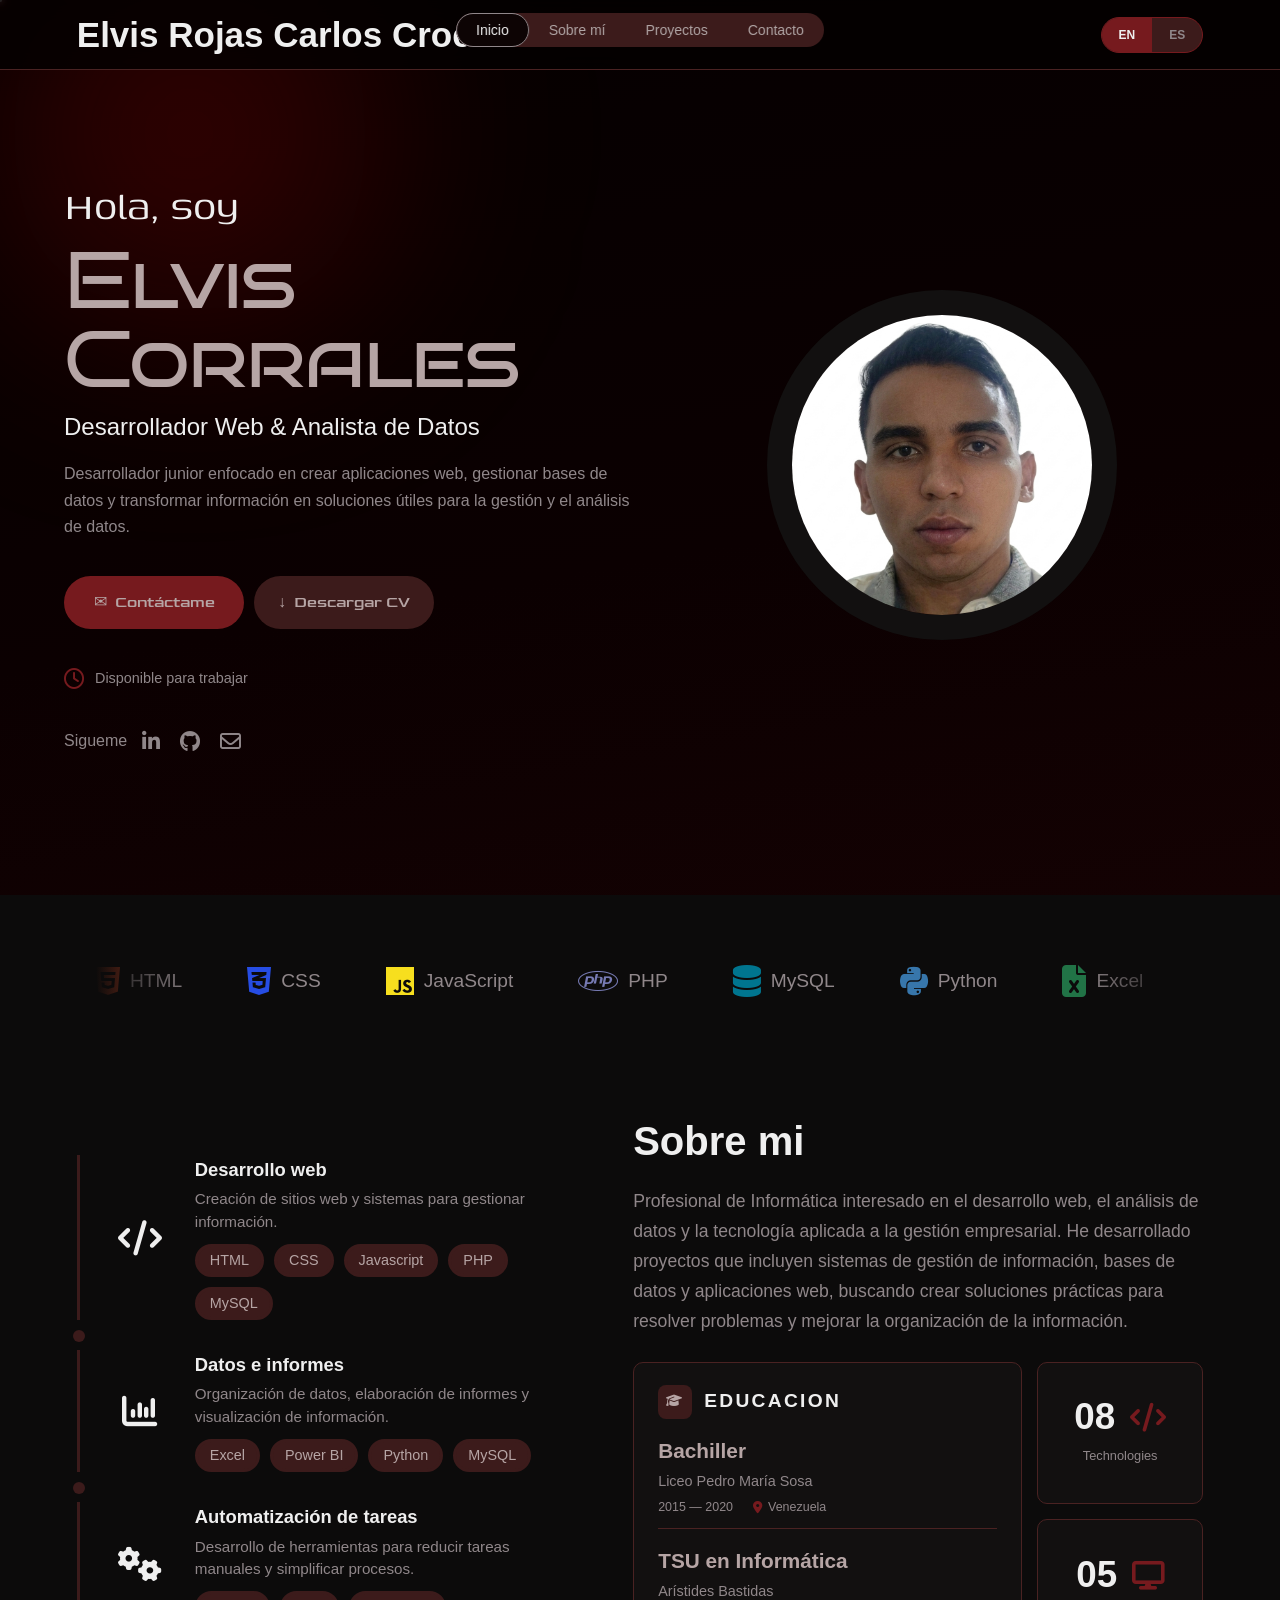
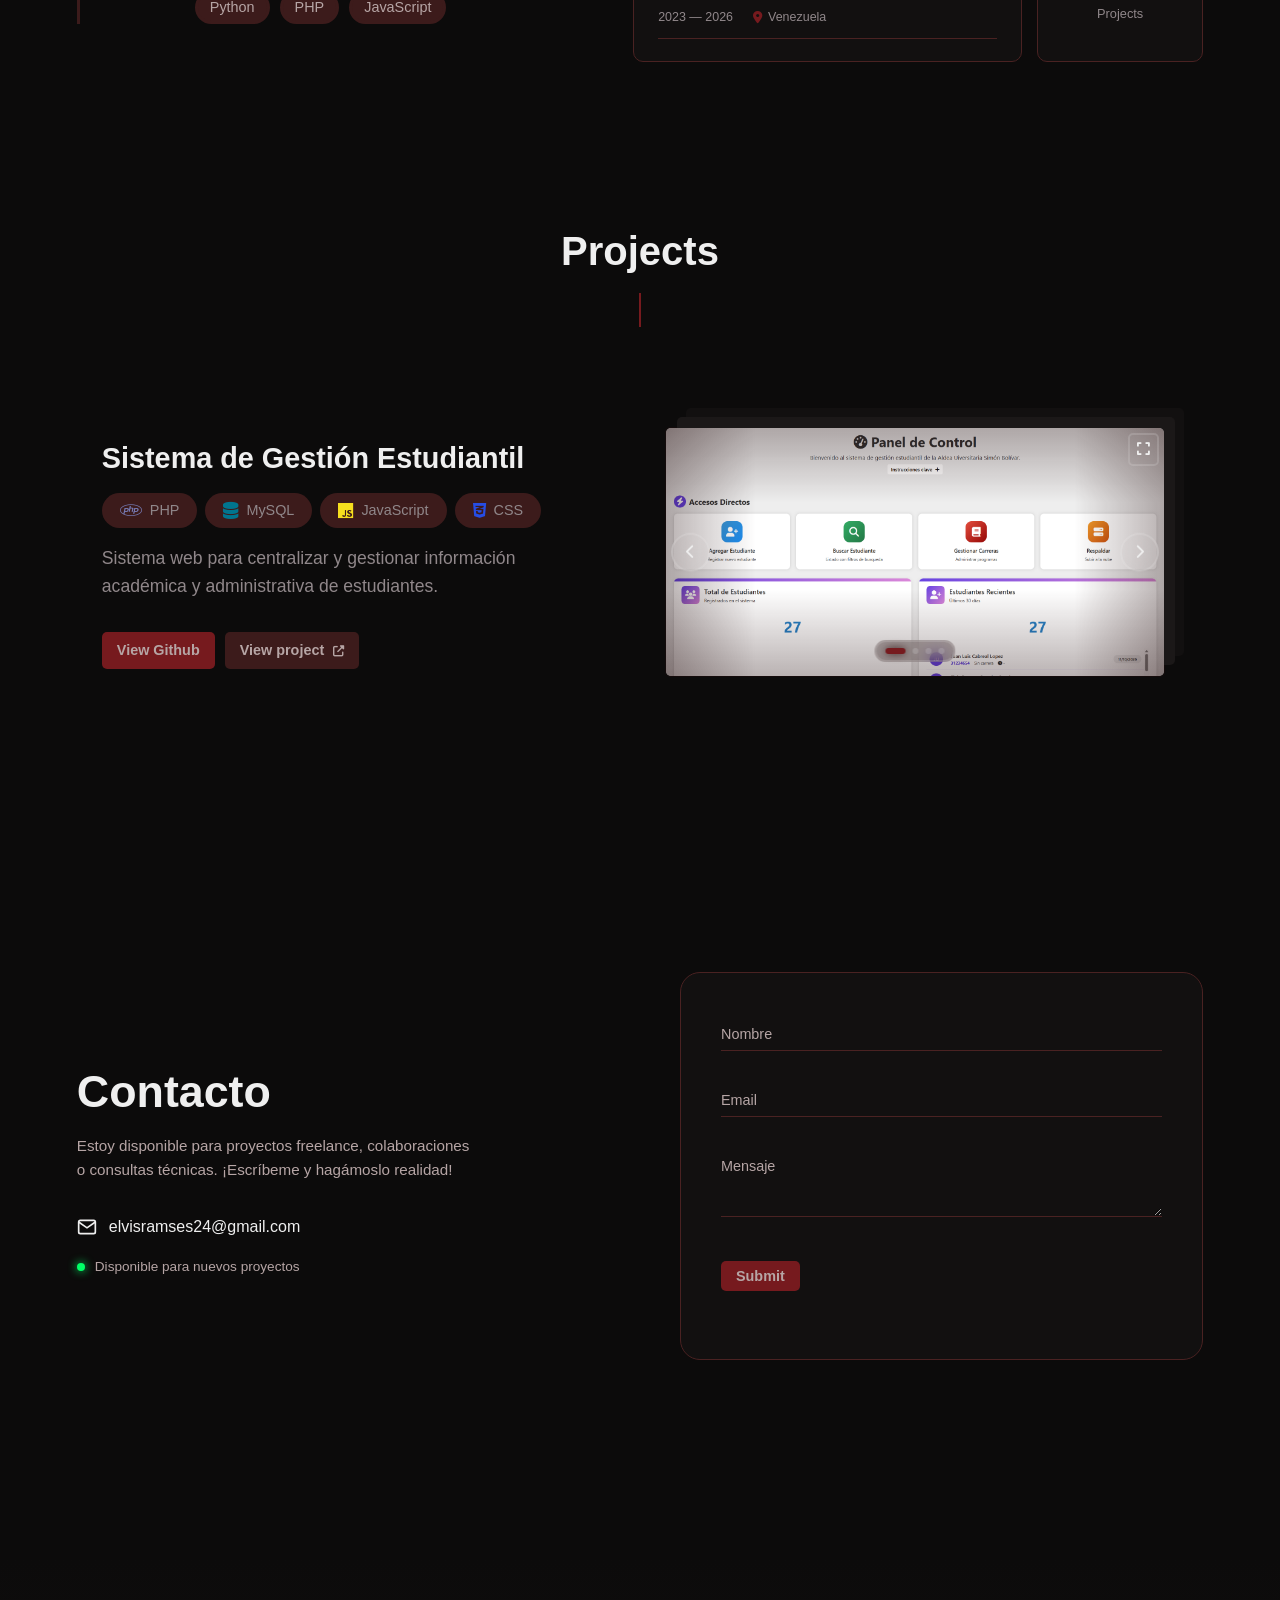
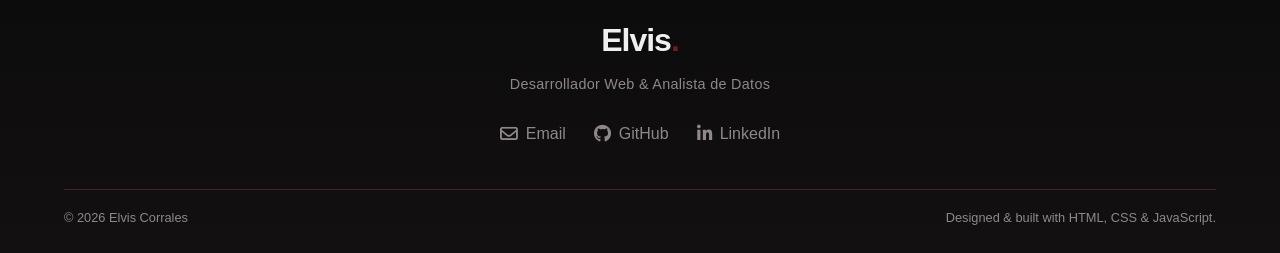
==== commit f02c578b: "formulario cambios de nombres de label, formualrio." ====
--- a/index.html
+++ b/index.html
@@ -26,7 +26,7 @@
     <div class="container nav">
 
         <!-- LOGO -->
-        <a href="#inicio" class="logo">Elvis Rojas</a>
+        <a href="#inicio" class="logo">Elvis Rojas Carlos Croes</a>
 
         <!-- CONTROLES -->
         <div class="nav-controls">
@@ -587,7 +587,7 @@
                 required
                 placeholder=" "
             >
-            <label for="name">Name</label>
+            <label for="name">Nombre</label>
             <span class="input-line"></span>
         </div>
 
@@ -614,7 +614,7 @@
                 required
                 placeholder=" "
             ></textarea>
-            <label for="message">Message</label>
+            <label for="message">Mensaje</label>
             <span class="input-line"></span>
         </div>
 
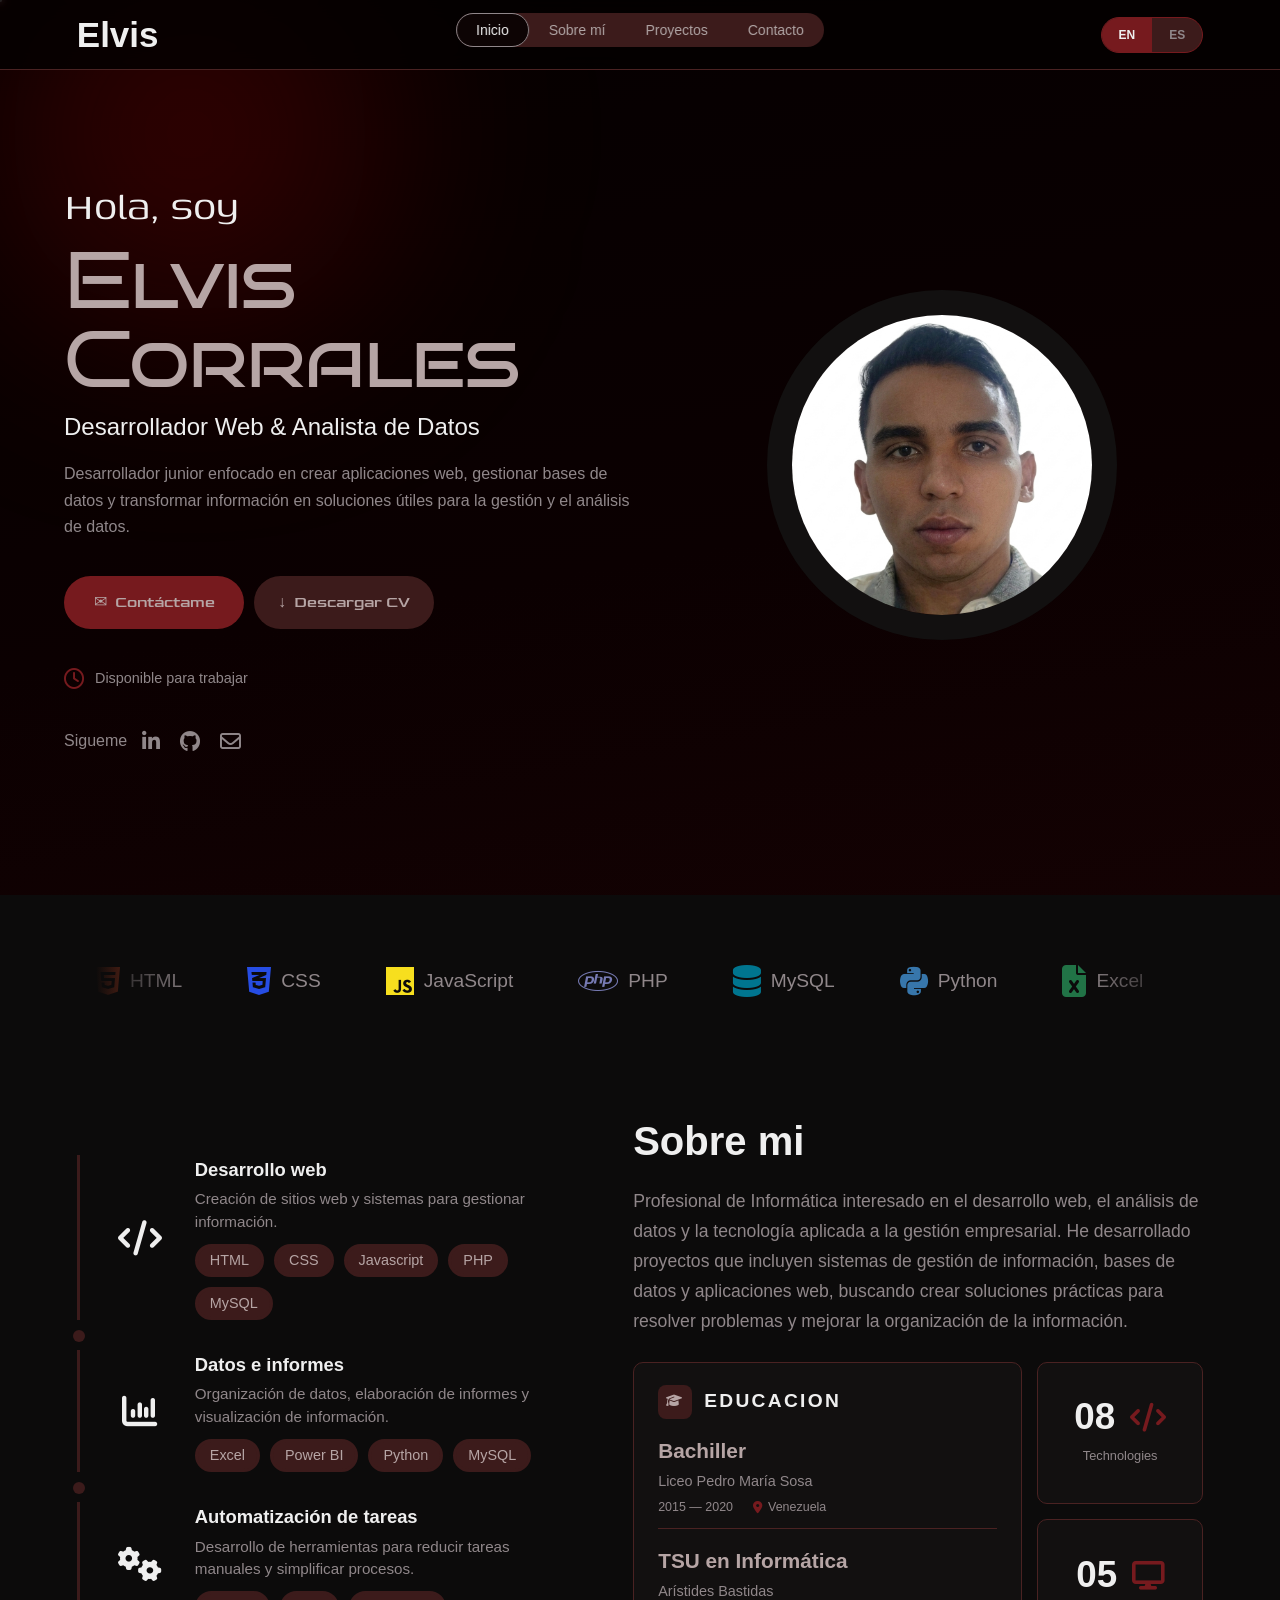
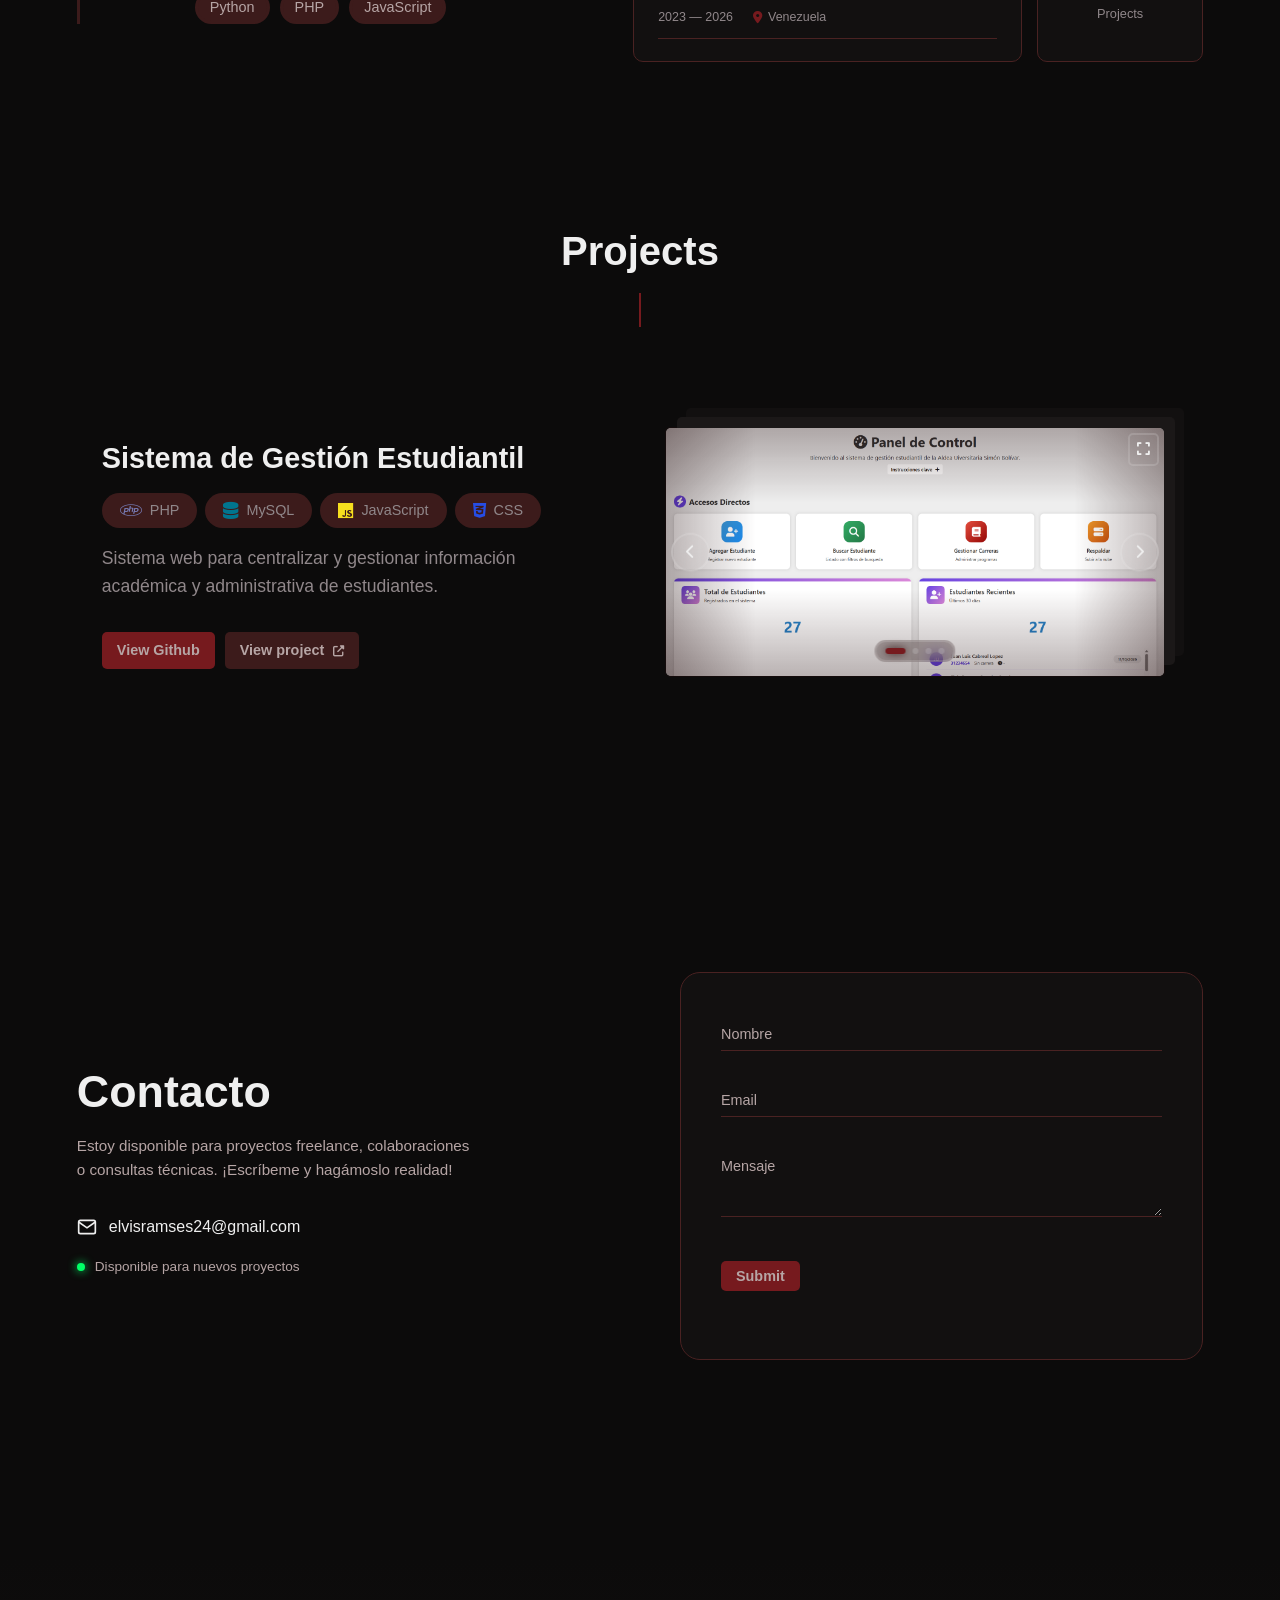
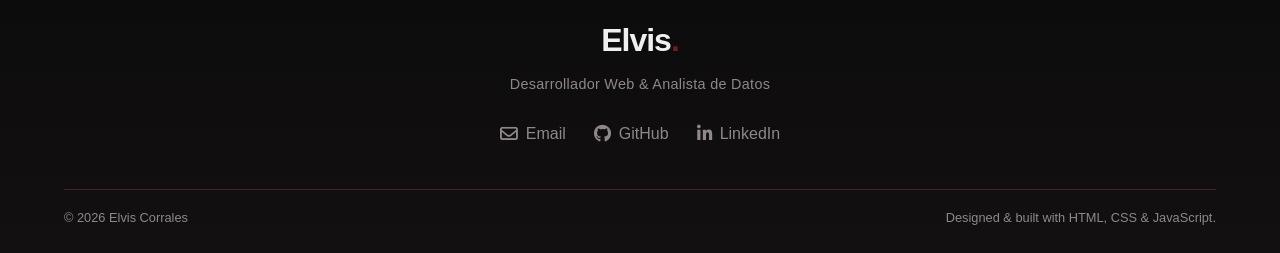
==== commit 525e42f0: "Update index.html" ====
--- a/index.html
+++ b/index.html
@@ -26,7 +26,7 @@
     <div class="container nav">
 
         <!-- LOGO -->
-        <a href="#inicio" class="logo">Elvis Rojas Carlos Croes</a>
+        <a href="#inicio" class="logo">Elvis</a>
 
         <!-- CONTROLES -->
         <div class="nav-controls">
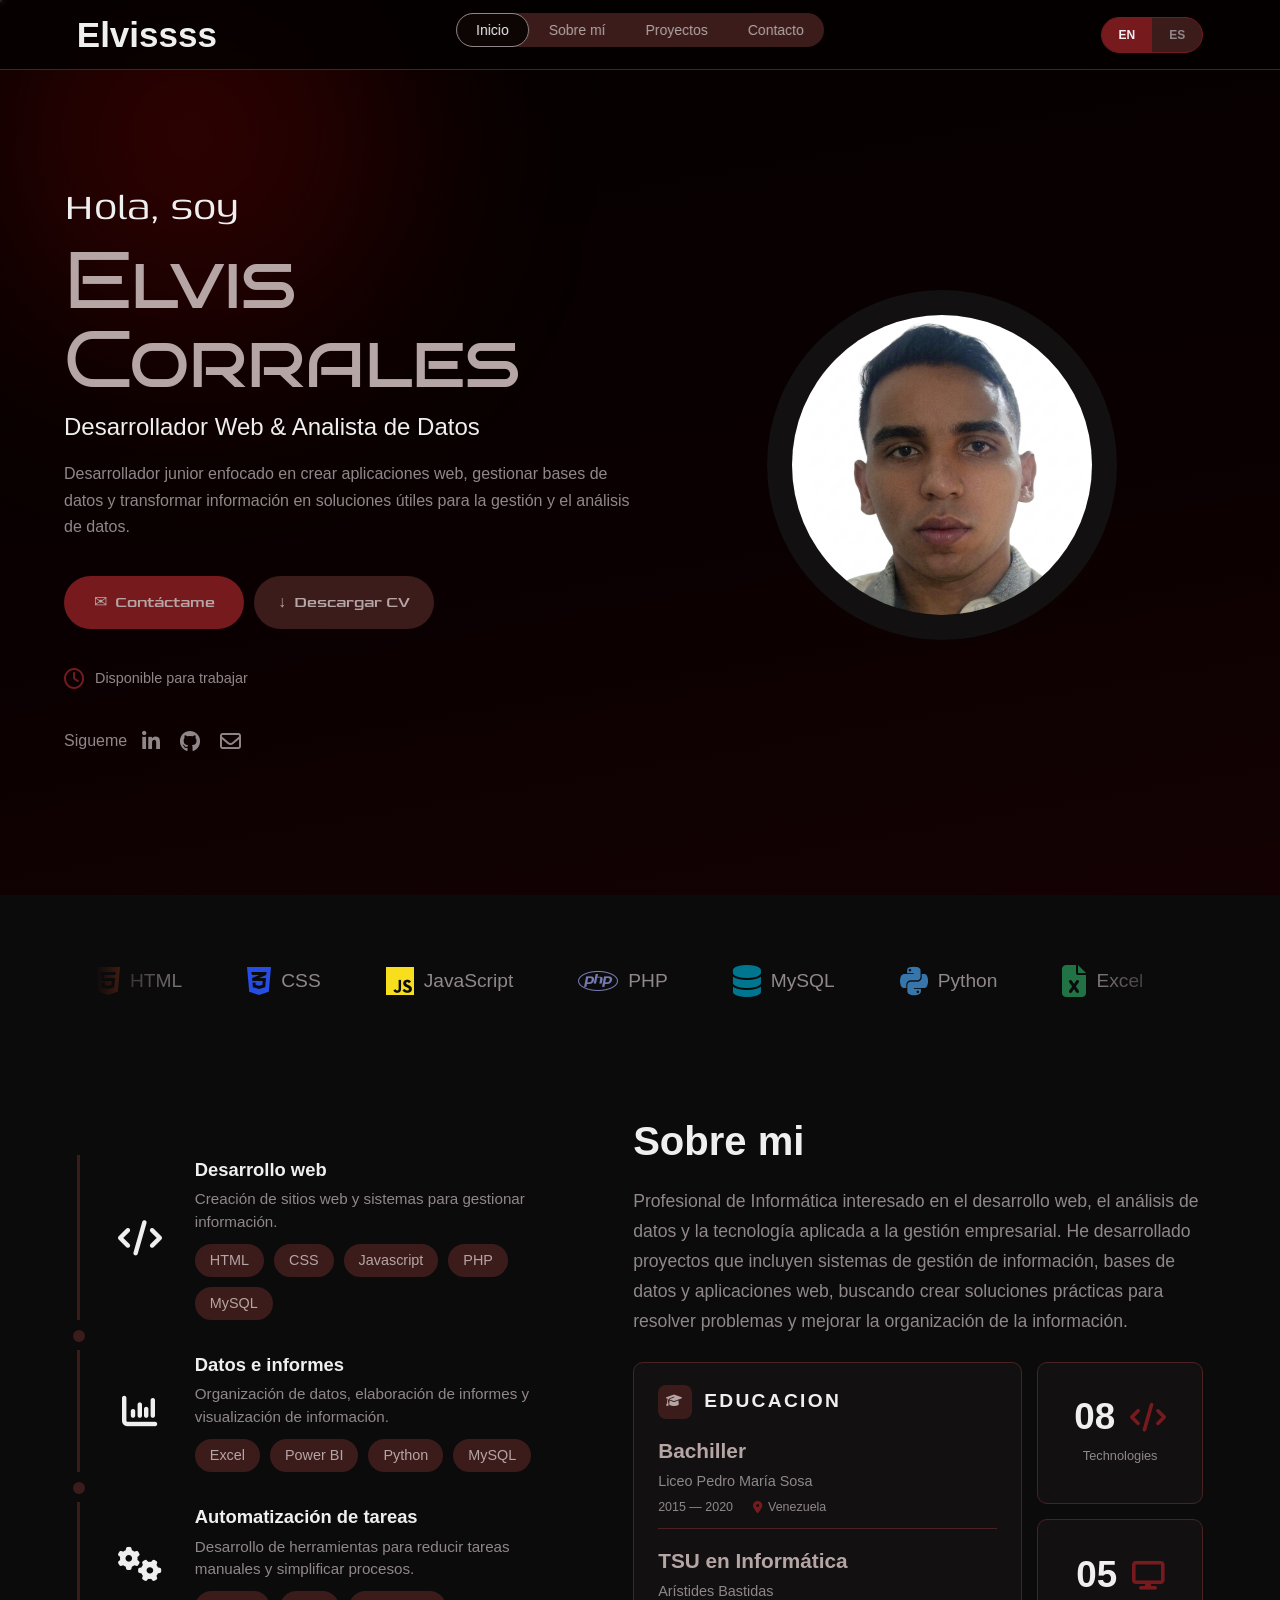
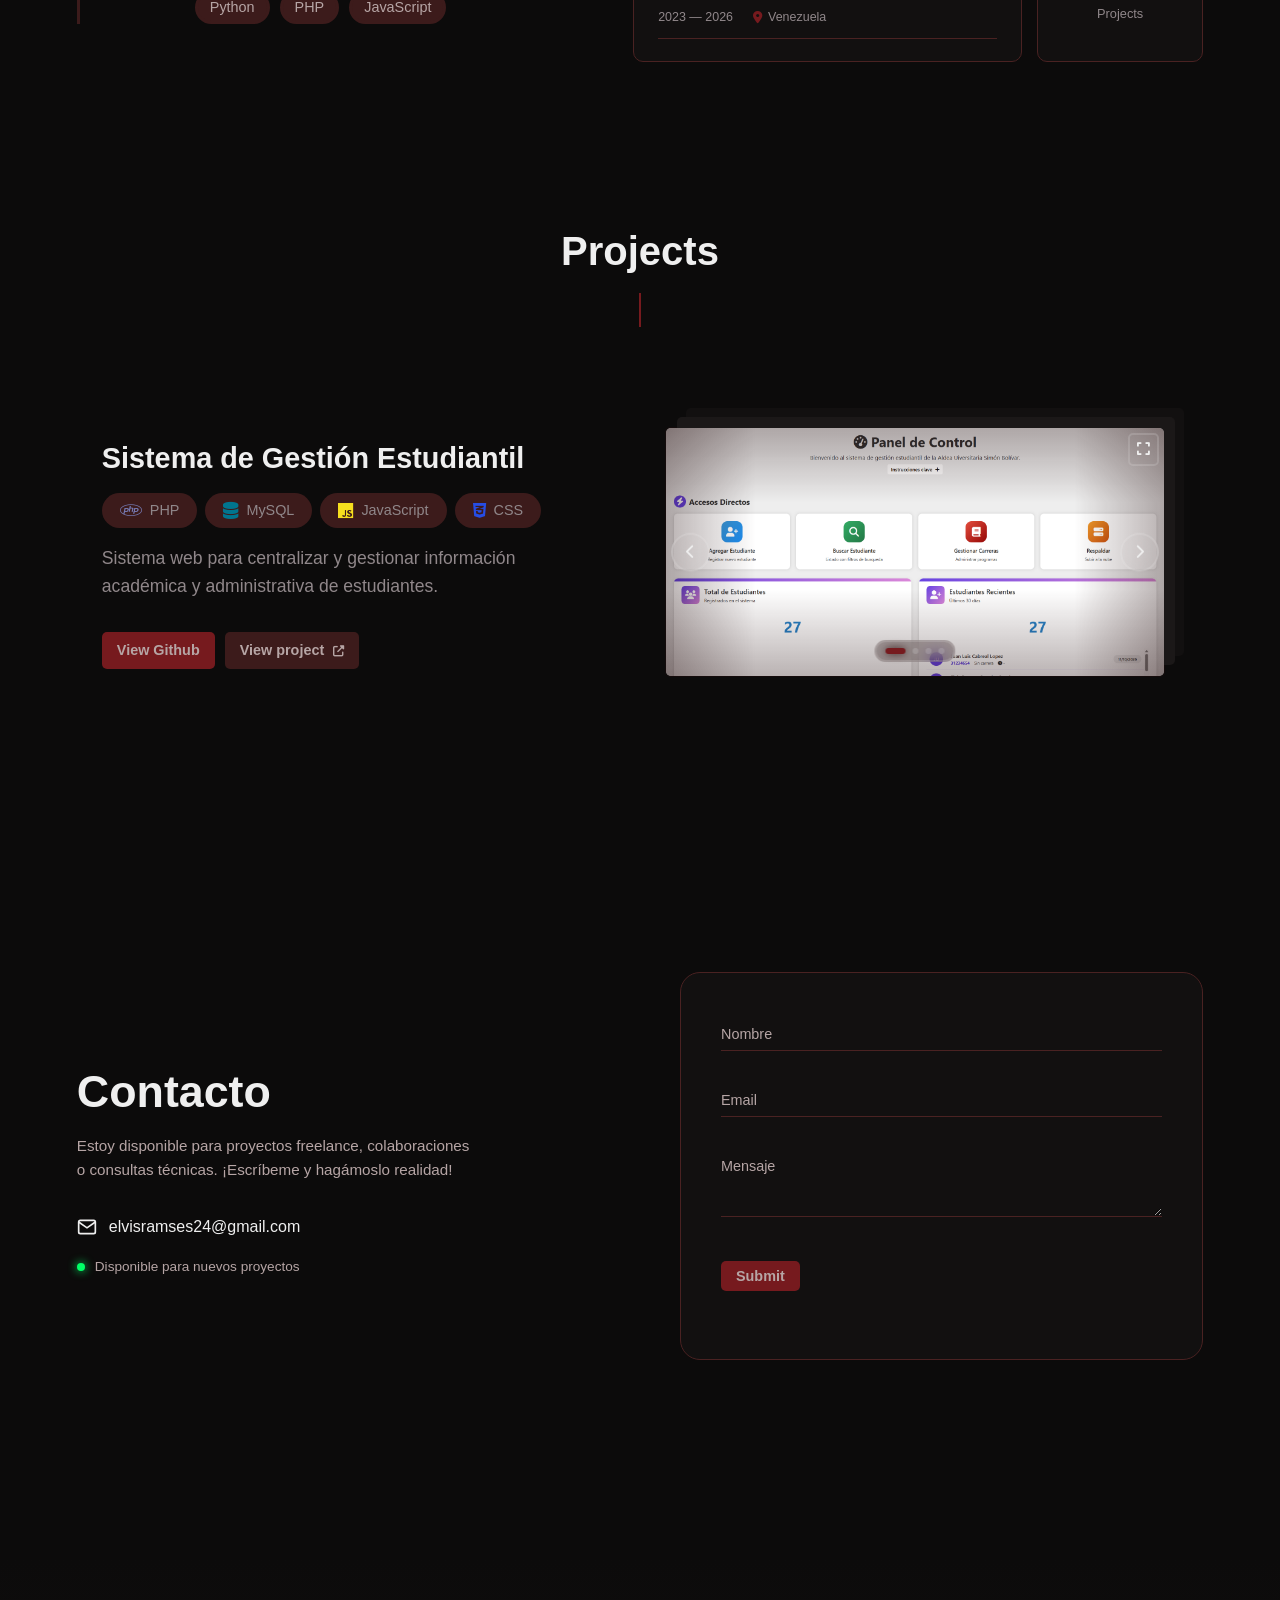
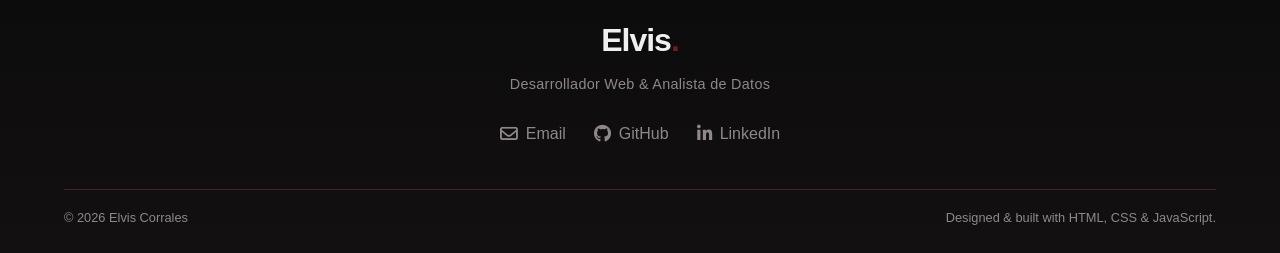
==== commit a5c72896: "Update index.html" ====
--- a/index.html
+++ b/index.html
@@ -26,7 +26,7 @@
     <div class="container nav">
 
         <!-- LOGO -->
-        <a href="#inicio" class="logo">Elvis</a>
+        <a href="#inicio" class="logo">Elvissss</a>
 
         <!-- CONTROLES -->
         <div class="nav-controls">
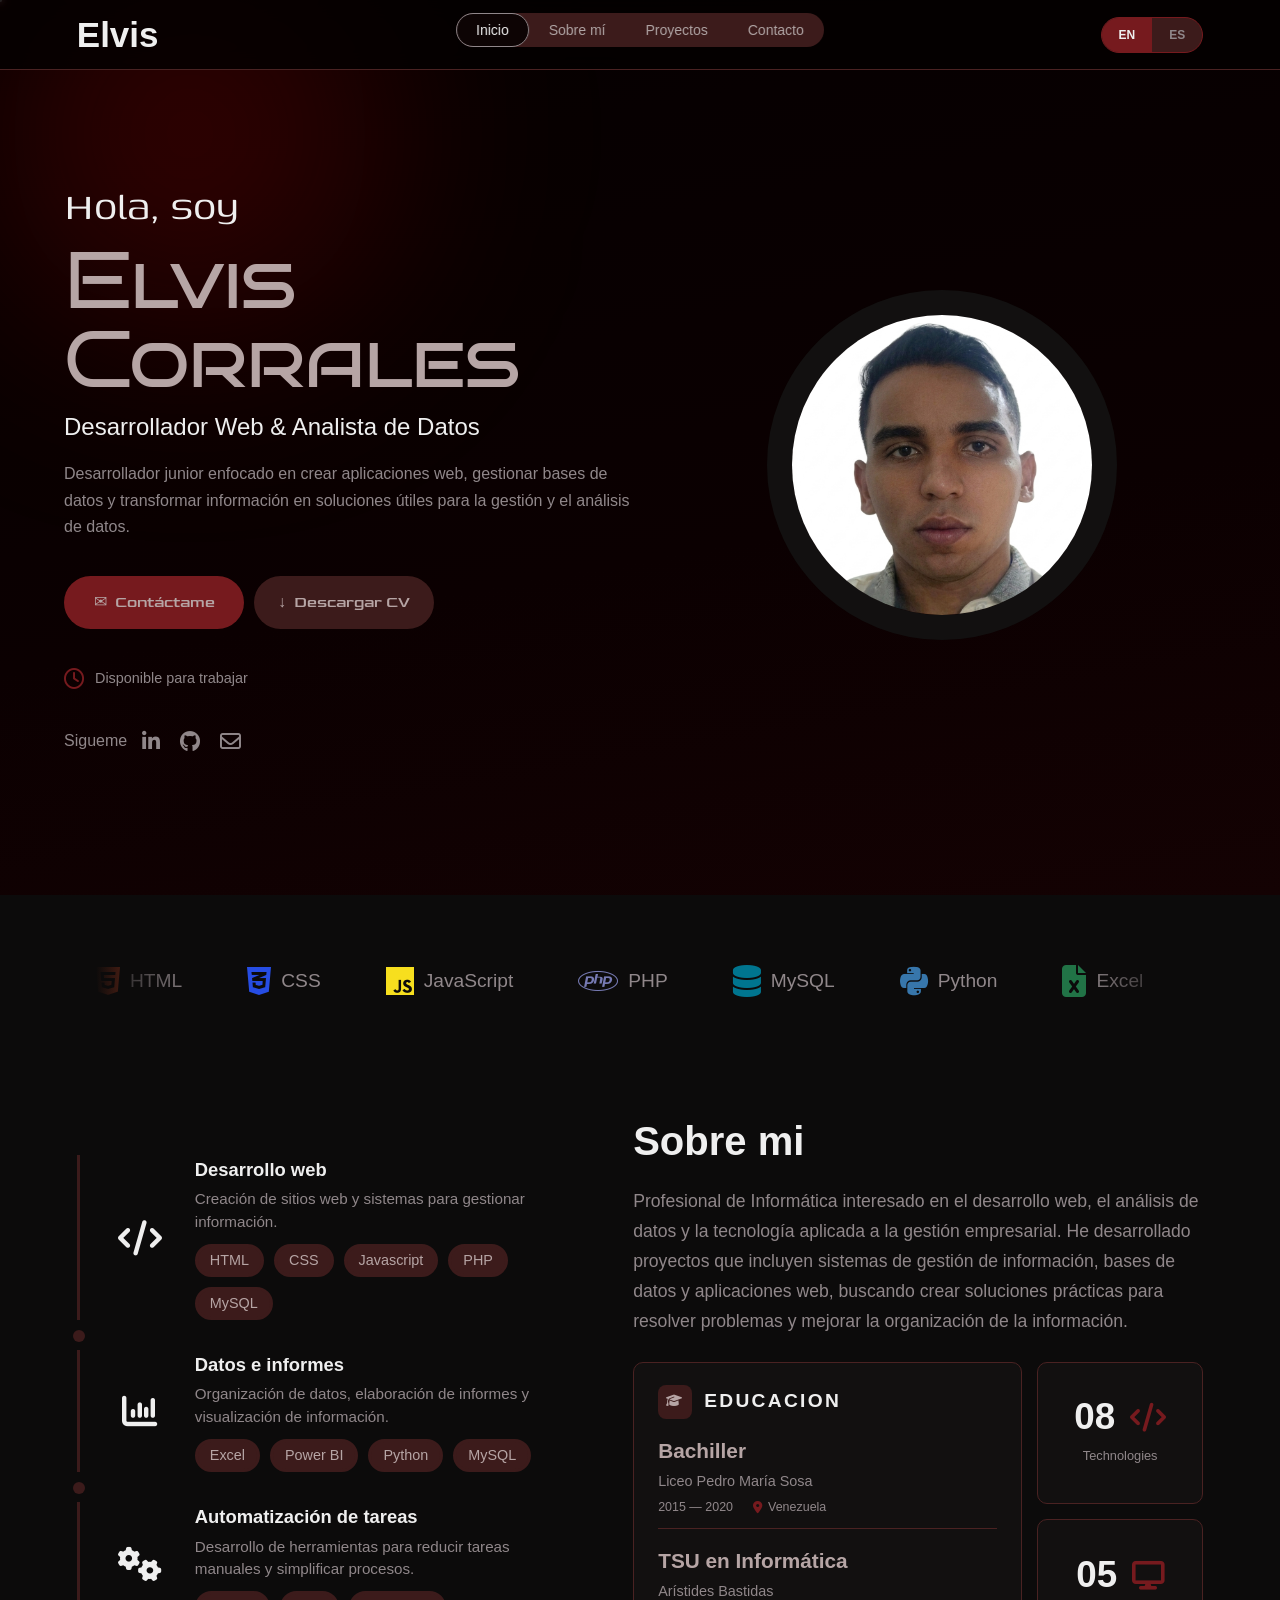
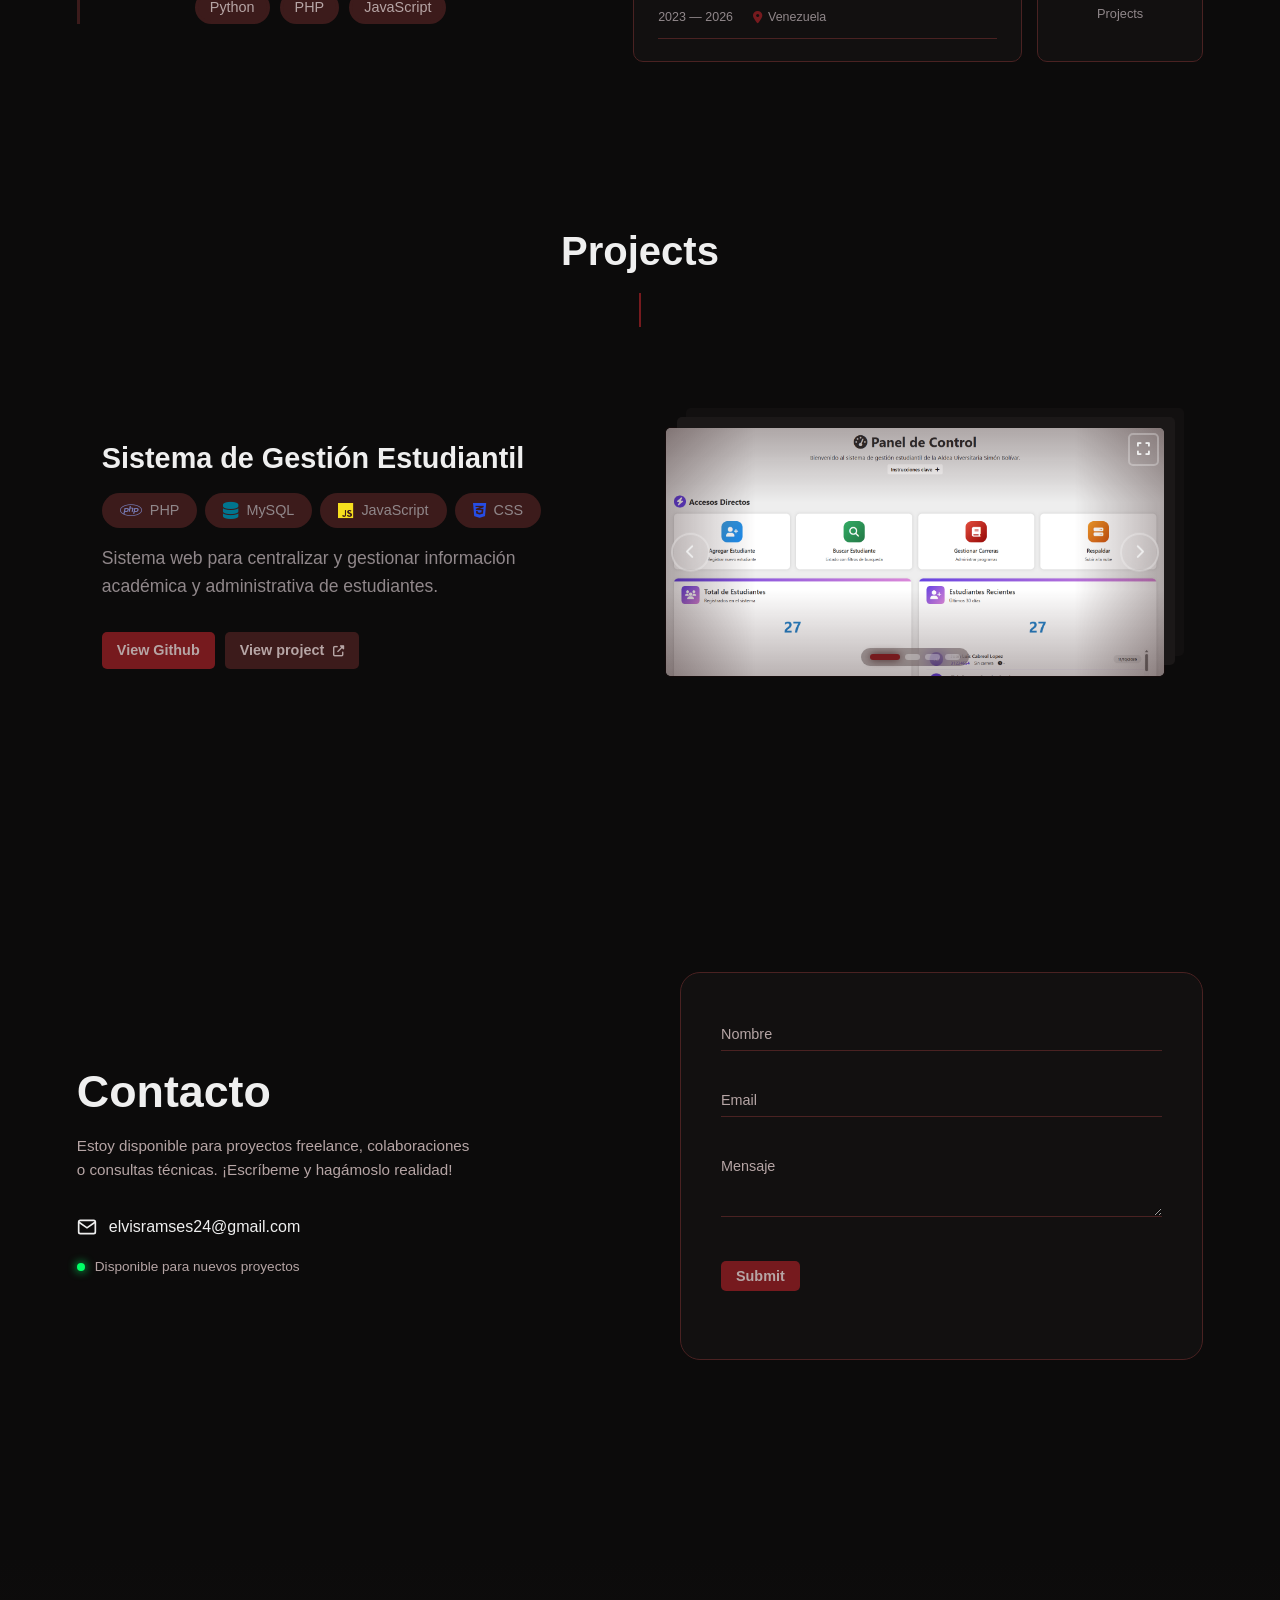
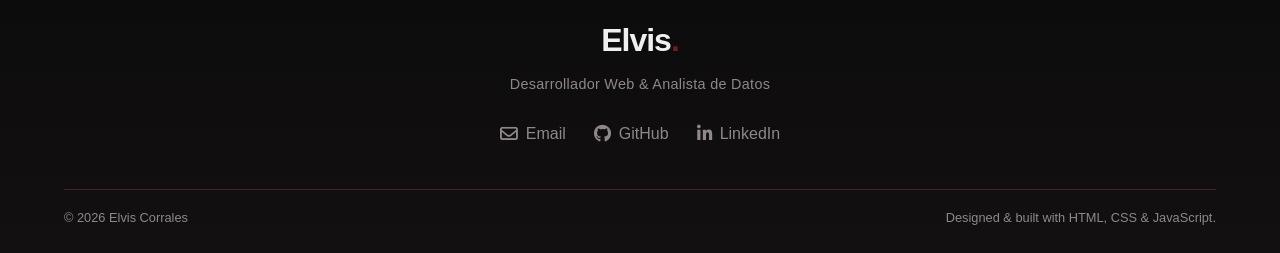
==== commit 000924b3: "listo canbio" ====
--- a/index.html
+++ b/index.html
@@ -26,7 +26,7 @@
     <div class="container nav">
 
         <!-- LOGO -->
-        <a href="#inicio" class="logo">Elvissss</a>
+        <a href="#inicio" class="logo">Elvis</a>
 
         <!-- CONTROLES -->
         <div class="nav-controls">
--- a/css/estilos_generales.css
+++ b/css/estilos_generales.css
@@ -25,7 +25,7 @@
     --nav: #040000d5;
 
     --sombra: #1901014d;
-    --sombra-light: #ffffff26;
+    --sombra-light: #ffffff4a;
 
     --red-s1: #bc050540;
     --red-s2: #140203;
--- a/css/contacto.css
+++ b/css/contacto.css
@@ -149,6 +149,7 @@
 .contact-form button {
     align-self: flex-start;
     margin-top: 8px;
+    cursor: pointer;
 }
 
 /* Adaptación Móvil */
--- a/css/hero.css
+++ b/css/hero.css
@@ -286,8 +286,8 @@
     }
 
     .portrait-placeholder {
-        width: 235px;
-        height: 235px;
+        width: 270px;
+        height: 270px;
     }
 
 }
@@ -332,8 +332,8 @@
     }
 
     .portrait-placeholder {
-        width: 220px;
-        height: 220px;
+        width: 270px;
+        height: 270px;
     }
 
 
@@ -424,8 +424,8 @@
     }
 
     .portrait-placeholder {
-        width: 195px;
-        height: 195px;
+        width: 220px;
+        height: 220px;
     }
 
 
@@ -531,8 +531,8 @@
     }
 
     .portrait-placeholder {
-        width: 170px;
-        height: 170px;
+        width: 200px;
+        height: 200px;
     }
 
 
--- a/css/project.css
+++ b/css/project.css
@@ -463,20 +463,20 @@
 .carousel-dots {
     position: absolute;
 
-    bottom: 14px;
+    bottom: 10px;
     left: 50%;
 
     z-index: 5;
 
     display: flex;
     align-items: center;
-    gap: 7px;
+    gap: 5px;
 
     transform: translateX(-50%);
 
     padding: 6px 9px;
 
-    border: 2px solid var(--sombra-light);
+
     border-radius: 50px;
 
     background: var(--sombra);
@@ -486,13 +486,13 @@
 
 
 .carousel-dot {
-    width: 6px;
+    width: 15px;
     height: 6px;
 
     padding: 0;
 
     border: none;
-    border-radius: 50%;
+    border-radius: 10px;
 
     background: var(--sombra-light);
 
@@ -506,9 +506,9 @@
 
 
 .carousel-dot.active {
-    width: 20px;
-
-    border-radius: 10px;
+    width: 30px;
+
+
 
     background: var(--accent);
 
--- a/css/modal_carrusel.css
+++ b/css/modal_carrusel.css
@@ -241,12 +241,11 @@
 
     display: flex;
     align-items: center;
-    gap: 7px;
-    padding: 7px 10px;
+    gap: 5px;
+    padding: 8px 15px;
 
     transform: translateX(-50%);
 
-    border: 1px solid var(--sombra-light);
     border-radius: 50px;
     background: rgba(0, 0, 0, .45);
 
@@ -254,11 +253,11 @@
 }
 
 .project-modal-dot {
-    width: 6px;
-    height: 6px;
+    width: 20px;
+    height: 7px;
     padding: 0;
     border: none;
-    border-radius: 50%;
+    border-radius: 10px;
     background: var(--sombra-light);
     cursor: pointer;
 
@@ -269,8 +268,8 @@
 }
 
 .project-modal-dot.active {
-    width: 20px;
-    border-radius: 10px;
+    width: 40px;
+
     background: var(--accent);
     box-shadow: 0 0 8px var(--line);
 }
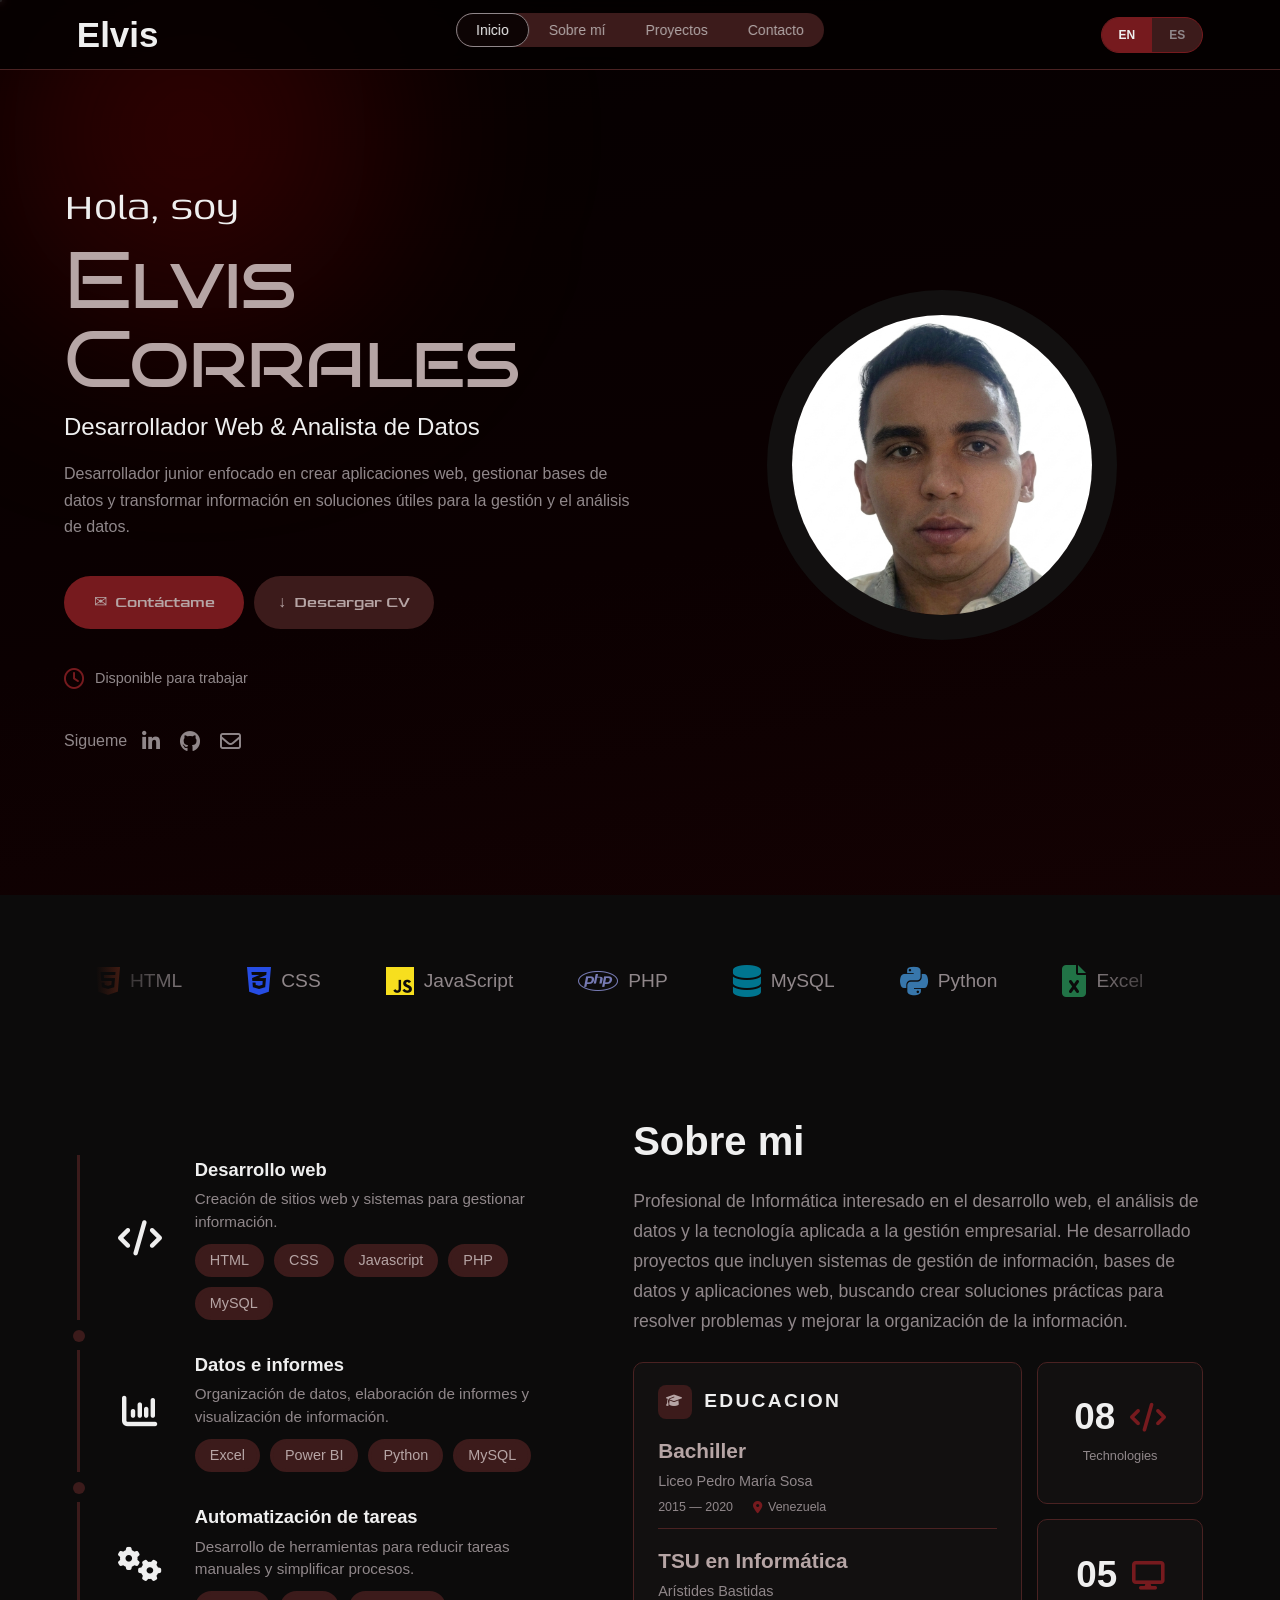
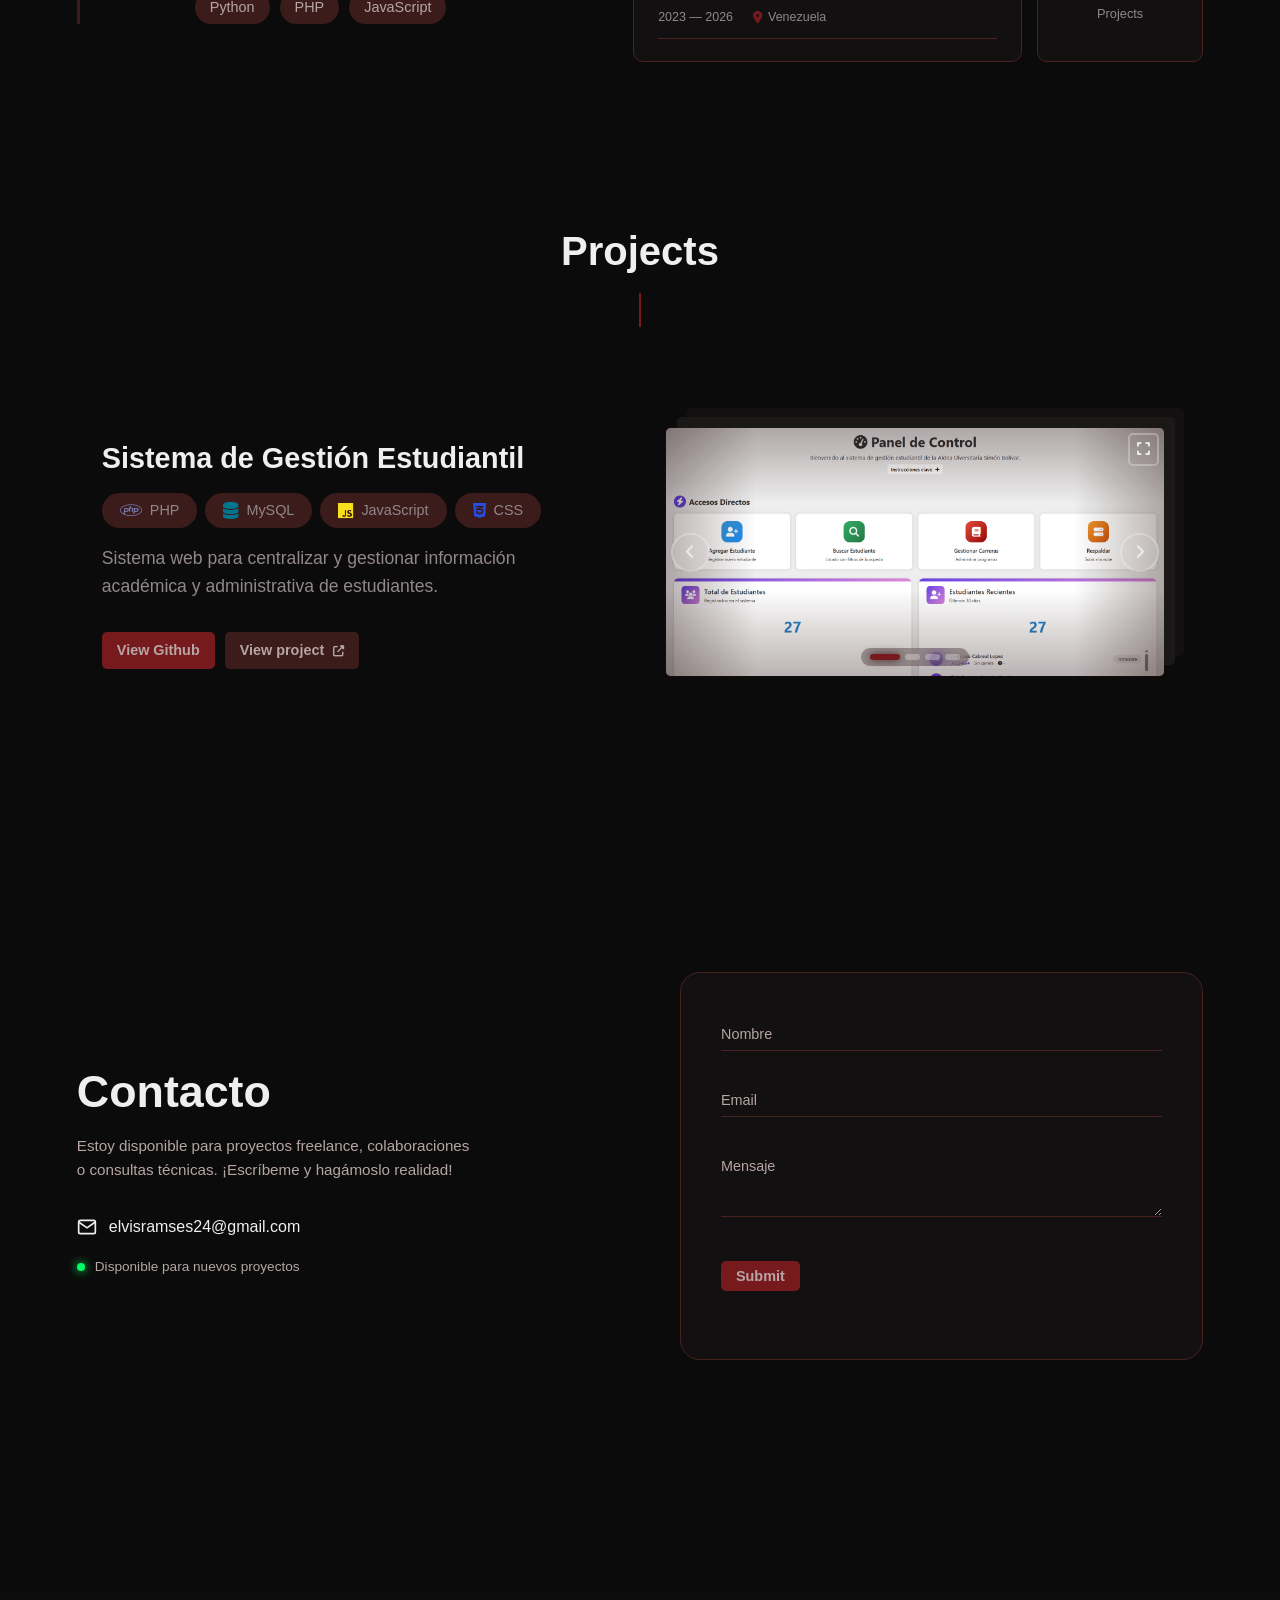
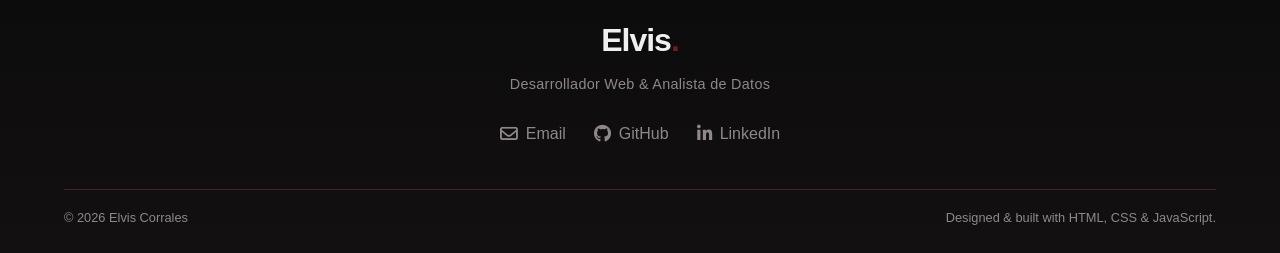
==== commit 832dce3f: "listo ss" ====
--- a/index.html
+++ b/index.html
@@ -1,750 +1,598 @@
-<!DOCTYPE html>
+<!doctype html>
 <html lang="es">
+
 <head>
-    <meta charset="UTF-8">
-    <meta name="viewport" content="width=device-width, initial-scale=1.0">
-    <meta name="description" content="Portafolio de Elvis">
+    <meta charset="UTF-8" />
+    <meta name="viewport" content="width=device-width, initial-scale=1.0" />
+    <meta name="description" content="Portafolio de Elvis" />
     <title>Elvis | Software & Data</title>
-    <link rel="stylesheet" href="css/estilos_generales.css">
-    <link rel="stylesheet" href="css/contacto.css">
-    <link rel="stylesheet" href="css/sobre_mi.css">
-    <link rel="stylesheet" href="css/footer.css">
-    <link rel="stylesheet" href="css/nav.css">
-    <link rel="stylesheet" href="css/hero.css">
-    <link rel="stylesheet" href="css/project.css">
-    <link rel="stylesheet" href="css/animations.css">
-    <link rel="stylesheet" href="css/modal_carrusel.css">
-    <link rel="stylesheet"
-      href="https://cdnjs.cloudflare.com/ajax/libs/font-awesome/6.5.2/css/all.min.css">
+    <link rel="stylesheet" href="css/estilos_generales.css" />
+    <link rel="stylesheet" href="css/contacto.css" />
+    <link rel="stylesheet" href="css/sobre_mi.css" />
+    <link rel="stylesheet" href="css/footer.css" />
+    <link rel="stylesheet" href="css/nav.css" />
+    <link rel="stylesheet" href="css/hero.css" />
+    <link rel="stylesheet" href="css/project.css" />
+    <link rel="stylesheet" href="css/animations.css" />
+    <link rel="stylesheet" href="css/modal_carrusel.css" />
+    <link rel="stylesheet" href="https://cdnjs.cloudflare.com/ajax/libs/font-awesome/6.5.2/css/all.min.css" />
 </head>
+
 <body class="body">
-
-
-
-
-<header class="header">
-    <div class="container nav">
-
-        <!-- LOGO -->
-        <a href="#inicio" class="logo">Elvis</a>
-
-        <!-- CONTROLES -->
-        <div class="nav-controls">
-
-            <button class="theme-btn" aria-label="Cambiar tema">
-                <i class="fa-solid fa-moon theme-icon"></i>
-            </button>
-
-            <div class="language-switch">
-                <button class="lang-btn active" data-lang="en">EN</button>
-                <button class="lang-btn" data-lang="es">ES</button>
-            </div>
-
+    <header class="header">
+        <div class="container nav">
+            <!-- LOGO -->
+            <a href="#inicio" class="logo">Elvis</a>
+            <!-- CONTROLES -->
+            <div class="nav-controls">
+                <button class="theme-btn" aria-label="Cambiar tema">
+                    <i class="fa-solid fa-moon theme-icon"></i>
+                </button>
+                <div class="language-switch">
+                    <button class="lang-btn active" data-lang="en">EN</button>
+                    <button class="lang-btn" data-lang="es">ES</button>
+                </div>
+            </div>
         </div>
-
+    </header>
+
+    <!-- NAVEGACIÓN -->
+    <div class="menu-wrapper">
+        <nav class="menu">
+            <span class="menu-indicator"></span>
+            <a href="#inicio">
+                <i class="fa-solid fa-house"></i>
+                <span>Inicio</span>
+            </a>
+            <a href="#sobre-mi">
+                <i class="fa-regular fa-user"></i>
+                <span>Sobre mí</span>
+            </a>
+            <a href="#proyectos">
+                <i class="fa-regular fa-folder"></i>
+                <span>Proyectos</span>
+            </a>
+            <a href="#contacto">
+                <i class="fa-regular fa-envelope"></i>
+                <span>Contacto</span>
+            </a>
+        </nav>
     </div>
-</header>
-
-
-<!-- NAVEGACIÓN -->
-<div class="menu-wrapper">
-
-    <nav class="menu">
-        <span class="menu-indicator"></span>
-
-        <a href="#inicio">
-            <i class="fa-solid fa-house"></i>
-            <span>Inicio</span>
-        </a>
-
-        <a href="#sobre-mi">
-            <i class="fa-regular fa-user"></i>
-            <span>Sobre mí</span>
-        </a>
-
-        <a href="#proyectos">
-            <i class="fa-regular fa-folder"></i>
-            <span>Proyectos</span>
-        </a>
-
-        <a href="#contacto">
-            <i class="fa-regular fa-envelope"></i>
-            <span>Contacto</span>
-        </a>
-    </nav>
-
-</div>
-
-<main>
-
-    <!-- HERO -->
-   <section id="inicio" class="hero">
-
-    <!-- ESTRELLAS FUGACES HERO -->
-    <div class="shooting-star" aria-hidden="true">
-        <div class="star-tail"></div>
-        <div class="star-head"></div>
-    </div>
-    <div class="shooting-star" aria-hidden="true">
-        <div class="star-tail"></div>
-        <div class="star-head"></div>
-    </div>
-
-    <!-- ONDA EXPANSIVA -->
-    <div class="hero-wave" aria-hidden="true"></div>
-
-    <div class="hero-inner">
-        <div class="hero-copy">
-            <p class="greeting">Hola, soy</p>
-
-            <h1>
-                <span>Elvis</span>
-                <span>Corrales</span>
-            </h1>
-
-            <h2>Desarrollador Web & Analista de Datos</h2>
-
-            <p class="description">
-                Desarrollador junior enfocado en crear aplicaciones web, gestionar bases de datos y transformar información en soluciones útiles para la gestión y el análisis de datos.
-            </p>
-
-            <div class="hero-buttons">
-                <a href="#contacto" class="btn-hero btn-primary-hero">
-                    <span>✉</span> Contáctame
-                </a>
-
-                <a href="#" class="btn-hero btn-secondary-hero">
-                    <span>↓</span> Descargar CV
-                </a>
-            </div>
-
-            <div class="availability">
-                <i class="fa-regular fa-clock"></i>
-                <p>Disponible para trabajar</p>
-            </div>
-
-            <div class="socials">
-                <p>Sigueme</p>
-
-                <a href="#" aria-label="LinkedIn" data-title="Linkedin">
-                    <i class="fa-brands fa-linkedin-in"></i>
-                </a>
-
-                <a href="#" aria-label="GitHub" data-title="Github">
-                    <i class="fa-brands fa-github"></i>
-                </a>
-
-                <a href="mailto:tuemail@ejemplo.com" aria-label="Email" data-title="Email">
-                    <i class="fa-regular fa-envelope"></i>
-                </a>
-            </div>
-
-            
-        </div>
-
-        <div class="hero-portrait">
-            <div class="portrait-ring">
-
-                <div class="pulse pulse-1"></div>
-                <div class="pulse pulse-2"></div>
-                <div class="pulse pulse-3"></div>
-
-                <div class="portrait-placeholder">
-                    <img src="images/17809ss44510498.png">
-                </div>
-
-            </div>
-        </div>
-    </div>
-
-</section>
-
-   <!-- TECH BAR -->
-<section class="tech-bar">
-
-    <div class="tech-carousel">
-
-        <div class="tech-track">
-
-            <!-- GRUPO 1 -->
-            <div class="tech-list">
-
-                <div class="tech-item html">
-                    <i class="fa-brands fa-html5"></i>
-                    <span>HTML</span>
-                </div>
-
-                <div class="tech-item css">
-                    <i class="fa-brands fa-css3-alt"></i>
-                    <span>CSS</span>
-                </div>
-
-                <div class="tech-item javascript">
-                    <i class="fa-brands fa-js"></i>
-                    <span>JavaScript</span>
-                </div>
-
-                <div class="tech-item php">
-                    <i class="fa-brands fa-php"></i>
-                    <span>PHP</span>
-                </div>
-
-                <div class="tech-item mysql">
-                    <i class="fa-solid fa-database"></i>
-                    <span>MySQL</span>
-                </div>
-
-                <div class="tech-item python">
-                    <i class="fa-brands fa-python"></i>
-                    <span>Python</span>
-                </div>
-
-                <div class="tech-item excel">
-                    <i class="fa-solid fa-file-excel"></i>
-                    <span>Excel</span>
-                </div>
-
-                <div class="tech-item powerbi">
-                    <i class="fa-solid fa-chart-column"></i>
-                    <span>Power BI</span>
-                </div>
-
-            </div>
-
-
-            <!-- GRUPO 2 - DUPLICADO -->
-            <div class="tech-list">
-
-                <div class="tech-item html">
-                    <i class="fa-brands fa-html5"></i>
-                    <span>HTML</span>
-                </div>
-
-                <div class="tech-item css">
-                    <i class="fa-brands fa-css3-alt"></i>
-                    <span>CSS</span>
-                </div>
-
-                <div class="tech-item javascript">
-                    <i class="fa-brands fa-js"></i>
-                    <span>JavaScript</span>
-                </div>
-
-                <div class="tech-item php">
-                    <i class="fa-brands fa-php"></i>
-                    <span>PHP</span>
-                </div>
-
-                <div class="tech-item mysql">
-                    <i class="fa-solid fa-database"></i>
-                    <span>MySQL</span>
-                </div>
-
-                <div class="tech-item python">
-                    <i class="fa-brands fa-python"></i>
-                    <span>Python</span>
-                </div>
-
-                <div class="tech-item excel">
-                    <i class="fa-solid fa-file-excel"></i>
-                    <span>Excel</span>
-                </div>
-
-                <div class="tech-item powerbi">
-                    <i class="fa-solid fa-chart-column"></i>
-                    <span>Power BI</span>
-                </div>
-
-            </div>
-
-        </div>
-
-    </div>
-
-</section>
-    <!-- ABOUT -->
-    <section id="sobre-mi" class="section about">
-    <div class="container about-grid">
-
-        <div class="about-left">
-
-            <div class="services">
-
-                <div class="service">
-                    <div class="contain-service-icon">
-                        <div class="service-icon">
-                            <i class="fa-solid fa-code"></i>
-                        </div>
-                    </div>
-                    
-
-                    <div class="service-content">
-                        <h3>Desarrollo web</h3>
-                        <p>Creación de sitios web y sistemas para gestionar información.</p>
-                        <div class="tags-skil">
+
+    <main>
+        <!-- HERO -->
+        <section id="inicio" class="hero">
+            <!-- ESTRELLAS FUGACES HERO -->
+            <div class="shooting-star" aria-hidden="true">
+                <div class="star-tail"></div>
+                <div class="star-head"></div>
+            </div>
+            <div class="shooting-star" aria-hidden="true">
+                <div class="star-tail"></div>
+                <div class="star-head"></div>
+            </div>
+            <!-- ONDA EXPANSIVA -->
+            <div class="hero-wave" aria-hidden="true"></div>
+            <div class="hero-inner">
+                <div class="hero-copy">
+                    <p class="greeting">Hola, soy</p>
+                    <h1>
+                        <span>Elvis</span>
+                        <span>Corrales</span>
+                    </h1>
+                    <h2>Desarrollador Web & Analista de Datos</h2>
+                    <p class="description">
+                        Desarrollador junior enfocado en crear aplicaciones web, gestionar
+                        bases de datos y transformar información en soluciones útiles para
+                        la gestión y el análisis de datos.
+                    </p>
+                    <div class="hero-buttons">
+                        <a href="#contacto" class="btn-hero btn-primary-hero">
+                            <span>✉</span> Contáctame
+                        </a>
+
+                        <a href="#" class="btn-hero btn-secondary-hero">
+                            <span>↓</span> Descargar CV
+                        </a>
+                    </div>
+
+                    <div class="availability">
+                        <i class="fa-regular fa-clock"></i>
+                        <p>Disponible para trabajar</p>
+                    </div>
+
+                    <div class="socials">
+                        <p>Sigueme</p>
+
+                        <a href="#" aria-label="LinkedIn" data-title="Linkedin">
+                            <i class="fa-brands fa-linkedin-in"></i>
+                        </a>
+
+                        <a href="#" aria-label="GitHub" data-title="Github">
+                            <i class="fa-brands fa-github"></i>
+                        </a>
+
+                        <a href="mailto:tuemail@ejemplo.com" aria-label="Email" data-title="Email">
+                            <i class="fa-regular fa-envelope"></i>
+                        </a>
+                    </div>
+                </div>
+
+                <div class="hero-portrait">
+                    <div class="portrait-ring">
+                        <div class="pulse pulse-1"></div>
+                        <div class="pulse pulse-2"></div>
+                        <div class="pulse pulse-3"></div>
+
+                        <div class="portrait-placeholder">
+                            <img src="images/17809ss44510498.png" />
+                        </div>
+                    </div>
+                </div>
+            </div>
+        </section>
+
+        <!-- TECH BAR -->
+        <section class="tech-bar">
+            <div class="tech-carousel">
+                <div class="tech-track">
+                    <!-- GRUPO 1 -->
+                    <div class="tech-list">
+                        <div class="tech-item html">
+                            <i class="fa-brands fa-html5"></i>
                             <span>HTML</span>
+                        </div>
+
+                        <div class="tech-item css">
+                            <i class="fa-brands fa-css3-alt"></i>
                             <span>CSS</span>
-                            <span>Javascript</span>
+                        </div>
+
+                        <div class="tech-item javascript">
+                            <i class="fa-brands fa-js"></i>
+                            <span>JavaScript</span>
+                        </div>
+
+                        <div class="tech-item php">
+                            <i class="fa-brands fa-php"></i>
                             <span>PHP</span>
+                        </div>
+
+                        <div class="tech-item mysql">
+                            <i class="fa-solid fa-database"></i>
                             <span>MySQL</span>
                         </div>
-                    </div>
-                </div>
-
-                <div class="service service-2">
-                    <div class="contain-service-icon">
-                        <div class="service-icon">
+
+                        <div class="tech-item python">
+                            <i class="fa-brands fa-python"></i>
+                            <span>Python</span>
+                        </div>
+
+                        <div class="tech-item excel">
+                            <i class="fa-solid fa-file-excel"></i>
+                            <span>Excel</span>
+                        </div>
+
+                        <div class="tech-item powerbi">
                             <i class="fa-solid fa-chart-column"></i>
-                        </div>
-                    </div>
-                    
-
-                    <div class="service-content">
-                        <h3>Datos e informes</h3>
-                        <p>Organización de datos, elaboración de informes y visualización de información.</p>
-                        <div class="tags-skil">
+                            <span>Power BI</span>
+                        </div>
+                    </div>
+
+                    <!-- GRUPO 2 - DUPLICADO -->
+                    <div class="tech-list">
+                        <div class="tech-item html">
+                            <i class="fa-brands fa-html5"></i>
+                            <span>HTML</span>
+                        </div>
+
+                        <div class="tech-item css">
+                            <i class="fa-brands fa-css3-alt"></i>
+                            <span>CSS</span>
+                        </div>
+
+                        <div class="tech-item javascript">
+                            <i class="fa-brands fa-js"></i>
+                            <span>JavaScript</span>
+                        </div>
+
+                        <div class="tech-item php">
+                            <i class="fa-brands fa-php"></i>
+                            <span>PHP</span>
+                        </div>
+
+                        <div class="tech-item mysql">
+                            <i class="fa-solid fa-database"></i>
+                            <span>MySQL</span>
+                        </div>
+
+                        <div class="tech-item python">
+                            <i class="fa-brands fa-python"></i>
+                            <span>Python</span>
+                        </div>
+
+                        <div class="tech-item excel">
+                            <i class="fa-solid fa-file-excel"></i>
                             <span>Excel</span>
+                        </div>
+
+                        <div class="tech-item powerbi">
+                            <i class="fa-solid fa-chart-column"></i>
                             <span>Power BI</span>
-                            <span>Python</span>
-                            <span>MySQL</span>
-                        </div>
-                    </div>
-                </div>
-
-                <div class="service service-3">
-                    <div class="contain-service-icon">
-                        <div class="service-icon">
-                        <i class="fa-solid fa-gears"></i>
-                    </div>
-                    </div>
-                    
-
-                    <div class="service-content">
-                        <h3>Automatización de tareas</h3>
-                        <p>Desarrollo de herramientas para reducir tareas manuales y simplificar procesos.</p>
-                        <div class="tags-skil">
-                            <span>Python</span>
-                            <span>PHP</span>
-                            <span>JavaScript</span>
-                        </div>
-                    </div>
-                </div>
-
-            </div>
-
-
-           
-
-        </div>
-
-
-        <div class="about-content">
-
-            <h2>Sobre mi</h2>
-
-            <p>
-                 Profesional de Informática interesado en el desarrollo web,
-                el análisis de datos y la tecnología aplicada a la gestión
-                empresarial. He desarrollado proyectos que incluyen sistemas
-                de gestión de información, bases de datos y aplicaciones web,
-                buscando crear soluciones prácticas para resolver problemas
-                y mejorar la organización de la información.
-            </p>
-            
-
-            <div class="container-stats">
-                 <div class="education">
-
-                <div class="education-header">
-                    <div class="education-icon">
-                        <i class="fa-solid fa-graduation-cap"></i>
-                    </div>
-
-                    <span>Educacion</span>
-                </div>
-
-                <div class="education-content">
-                    <h3>Bachiller</h3>
-                    <p>Liceo Pedro María Sosa </p>
-
-                    <div class="education-meta">
-                        <span>
-                           
-                            2015 — 2020
-                        </span>
-
-                        <span>
-                            <i class="fa-solid fa-location-dot"></i>
-                            Venezuela
-                        </span>
-                    </div>
-                </div>
-
-                <div class="education-content">
-                    <h3>TSU en Informática</h3>
-                    <p>Arístides Bastidas</p>
-
-                    <div class="education-meta">
-                        <span>
-                   
-                            2023 — 2026
-                        </span>
-
-                        <span>
-                            <i class="fa-solid fa-location-dot"></i>
-                            Venezuela
-                        </span>
-                    </div>
-                </div>
-
-            </div>
-
-             <div class="stats">
-
-                <div class="stat">
-                    <div>
-                        <strong>08</strong>
-                        <i class="fa-solid fa-code"></i>
-                    </div>
-                    
-                    <small>Technologies</small>
-                </div>
-
-                <div class="stat">
-                    <div>
-                        <strong>05</strong>
-                        <i class="fa-solid fa-display"></i>
-                    </div>
-                    
-                    <small>Projects</small>
-                </div>
-
-            </div>
-            </div>
-           
-
-        </div>
-
-    </div>
-</section>
-
-   <!-- PROJECTS -->
-<section id="proyectos" class="section projects-section">
-    <div class="container">
-        <div class="section-heading">
-            <h2>Projects</h2>
-            <div class="heading-line"></div>
-        </div>
-
-        <article class="project">
-            <div class="contaienr-project-info">
-                <div class="project-info">
-                <h3>Sistema de Gestión Estudiantil</h3>
-                <div class="tags">
-    <span class="tag php"><i class="fa-brands fa-php"></i> PHP</span>
-    <span class="tag mysql"><i class="fa-solid fa-database"></i> MySQL</span>
-    <span class="tag javascript"><i class="fa-brands fa-js"></i> JavaScript</span>
-    <span class="tag css"><i class="fa-brands fa-css3-alt"></i> CSS</span>
-</div>
-                <p>
-                    Sistema web para centralizar y gestionar información
-                    académica y administrativa de estudiantes.
-                </p>
-                <div class="project-links">
-                    <a href="#" class="btn btn-primary">
-                       View Github
-                        
-                    </a>
-                    <a href="#" class="btn-primary text-link">
-                        <span>View project</span>
-                        <i class="fa-solid fa-up-right-from-square"></i>
-                    </a>
-                </div>
-            </div>
-            </div>
-
-            <div class="container-project-img">
-                 <div class="project-image">
-
-    <div class="project-carousel">
-
-        <div class="project-track">
-
-            <div class="project-slide">
-                <img src="assets/Captura de pantalla 2026-10-31 112516.png"
-                     alt="Sistema de Gestión Estudiantil - Vista 1">
-            </div>
-
-            <div class="project-slide">
-                <img src="assets/Captura de pantalla 2026-10-31 112736.png"
-                     alt="Sistema de Gestión Estudiantil - Vista 2">
-            </div>
-
-            <div class="project-slide">
-                <img src="assets/gofullpage-localhost-sistema-gestion-aldea-carreras-carrera-carrera-php-2026-10-31-11_27_55.png"
-                     alt="Sistema de Gestión Estudiantil - Vista 3">
-            </div>
-
-            <div class="project-slide">
-                <img src="assets/gofullpage-localhost-sistema-gestion-aldea-carreras-carrera-grupo-grupo-php-2026-10-31-11_28_28.png"
-                     alt="Sistema de Gestión Estudiantil - Vista 4">
-            </div>
-
-        </div>
-
-        <!-- Botón anterior -->
-        <button class="carousel-btn carousel-prev"
-                type="button"
-                aria-label="Previous image">
-            <i class="fa-solid fa-chevron-left"></i>
-        </button>
-
-        <!-- Botón siguiente -->
-        <button class="carousel-btn carousel-next"
-                type="button"
-                aria-label="Next image">
-            <i class="fa-solid fa-chevron-right"></i>
-        </button>
-
-        <!-- Expandir -->
-        <button class="carousel-expand"
-                type="button"
-                aria-label="Expand project preview">
-            <i class="fa-solid fa-expand"></i>
-        </button>
-
-        <!-- Indicadores -->
-        <div class="carousel-dots"></div>
-
-    </div>
-
-    <div class="project-image-overlay"></div>
-
-</div>
-            </div>
-
-           
-        </article>
-
-
-
-
-
-       
-
-        
-    </div>
-</section>
-
-   <!-- CONTACT -->
-<section id="contacto" class="section">
-    <div class="container contact-grid">
-        <!-- Columna Izquierda: Información -->
-        <div class="contact-info">
-         
-            <h2>Contacto</h2>
-           
-            <p class="contact-desc">
-                Estoy disponible para proyectos freelance, colaboraciones o consultas técnicas. ¡Escríbeme y hagámoslo realidad!
-            </p>
-
-            <div class="contact-details">
-                
-            <a
-                href="https://mail.google.com/mail/?view=cm&fs=1&to=elvisramses24@gmail.com"
-                class="direct-email"
-                target="_blank"
-                rel="noopener noreferrer"
-            >
-                <svg width="20" height="20" viewBox="0 0 24 24" fill="none" stroke="currentColor" stroke-width="2">
-                    <path d="M4 4h16c1.1 0 2 .9 2 2v12c0 1.1-.9 2-2 2H4c-1.1 0-2-.9-2-2V6c0-1.1.9-2 2-2z"></path>
-                    <polyline points="22,6 12,13 2,6"></polyline>
-                </svg>
-
-                <span>elvisramses24@gmail.com</span>
-            </a>
-
-                <div class="availability-badge">
-                    <span class="status-dot"></span>
-                    <span>Disponible para nuevos proyectos</span>
-                </div>
-            </div>
-        </div>
-
-        
-<!-- Columna Derecha: Tarjeta de Formulario -->
-<div class="contact-card">
-
-    <form class="contact-form" id="contact-form">
-
-        <div class="input-group">
-            <input
-                type="text"
-                id="name"
-                name="name"
-                autocomplete="name"
-                maxlength="100"
-                required
-                placeholder=" "
-            >
-            <label for="name">Nombre</label>
-            <span class="input-line"></span>
-        </div>
-
-        <div class="input-group">
-            <input
-                type="email"
-                id="email"
-                name="email"
-                autocomplete="email"
-                maxlength="150"
-                required
-                placeholder=" "
-            >
-            <label for="email">Email</label>
-            <span class="input-line"></span>
-        </div>
-
-        <div class="input-group">
-            <textarea
-                id="message"
-                name="message"
-                rows="3"
-                maxlength="3000"
-                required
-                placeholder=" "
-            ></textarea>
-            <label for="message">Mensaje</label>
-            <span class="input-line"></span>
-        </div>
-
-        <!-- Protección básica contra bots -->
-        <input
-            type="text"
-            name="_honey"
-            tabindex="-1"
-            autocomplete="off"
-            aria-hidden="true"
-            class="form-honey"
-        >
-
-        <button type="submit" class="btn btn-primary" id="contact-submit">
-            <span>Submit</span>
-        </button>
-
-        <!-- Mensaje de respuesta -->
-        <p
-            class="form-status"
-            id="form-status"
-            role="status"
-            aria-live="polite"
-        ></p>
-
-    </form>
-
-</div>
-
-    </div>
-</section>
-
-
-   <!-- =========================
+                        </div>
+                    </div>
+                </div>
+            </div>
+        </section>
+        <!-- ABOUT -->
+        <section id="sobre-mi" class="section about reveal reveal-right">
+            <div class="container about-grid">
+                <div class="about-left">
+                    <div class="services">
+                        <div class="service">
+                            <div class="contain-service-icon">
+                                <div class="service-icon">
+                                    <i class="fa-solid fa-code"></i>
+                                </div>
+                            </div>
+
+                            <div class="service-content">
+                                <h3>Desarrollo web</h3>
+                                <p>
+                                    Creación de sitios web y sistemas para gestionar
+                                    información.
+                                </p>
+                                <div class="tags-skil">
+                                    <span>HTML</span>
+                                    <span>CSS</span>
+                                    <span>Javascript</span>
+                                    <span>PHP</span>
+                                    <span>MySQL</span>
+                                </div>
+                            </div>
+                        </div>
+
+                        <div class="service service-2">
+                            <div class="contain-service-icon">
+                                <div class="service-icon">
+                                    <i class="fa-solid fa-chart-column"></i>
+                                </div>
+                            </div>
+
+                            <div class="service-content">
+                                <h3>Datos e informes</h3>
+                                <p>
+                                    Organización de datos, elaboración de informes y
+                                    visualización de información.
+                                </p>
+                                <div class="tags-skil">
+                                    <span>Excel</span>
+                                    <span>Power BI</span>
+                                    <span>Python</span>
+                                    <span>MySQL</span>
+                                </div>
+                            </div>
+                        </div>
+
+                        <div class="service service-3">
+                            <div class="contain-service-icon">
+                                <div class="service-icon">
+                                    <i class="fa-solid fa-gears"></i>
+                                </div>
+                            </div>
+
+                            <div class="service-content">
+                                <h3>Automatización de tareas</h3>
+                                <p>
+                                    Desarrollo de herramientas para reducir tareas manuales y
+                                    simplificar procesos.
+                                </p>
+                                <div class="tags-skil">
+                                    <span>Python</span>
+                                    <span>PHP</span>
+                                    <span>JavaScript</span>
+                                </div>
+                            </div>
+                        </div>
+                    </div>
+                </div>
+
+                <div class="about-content">
+                    <h2>Sobre mi</h2>
+
+                    <p>
+                        Profesional de Informática interesado en el desarrollo web, el
+                        análisis de datos y la tecnología aplicada a la gestión
+                        empresarial. He desarrollado proyectos que incluyen sistemas de
+                        gestión de información, bases de datos y aplicaciones web,
+                        buscando crear soluciones prácticas para resolver problemas y
+                        mejorar la organización de la información.
+                    </p>
+
+                    <div class="container-stats">
+                        <div class="education">
+                            <div class="education-header">
+                                <div class="education-icon">
+                                    <i class="fa-solid fa-graduation-cap"></i>
+                                </div>
+
+                                <span>Educacion</span>
+                            </div>
+
+                            <div class="education-content">
+                                <h3>Bachiller</h3>
+                                <p>Liceo Pedro María Sosa</p>
+
+                                <div class="education-meta">
+                                    <span> 2015 — 2020 </span>
+
+                                    <span>
+                                        <i class="fa-solid fa-location-dot"></i>
+                                        Venezuela
+                                    </span>
+                                </div>
+                            </div>
+
+                            <div class="education-content">
+                                <h3>TSU en Informática</h3>
+                                <p>Arístides Bastidas</p>
+
+                                <div class="education-meta">
+                                    <span> 2023 — 2026 </span>
+
+                                    <span>
+                                        <i class="fa-solid fa-location-dot"></i>
+                                        Venezuela
+                                    </span>
+                                </div>
+                            </div>
+                        </div>
+
+                        <div class="stats">
+                            <div class="stat">
+                                <div>
+                                    <strong>08</strong>
+                                    <i class="fa-solid fa-code"></i>
+                                </div>
+
+                                <small>Technologies</small>
+                            </div>
+
+                            <div class="stat">
+                                <div>
+                                    <strong>05</strong>
+                                    <i class="fa-solid fa-display"></i>
+                                </div>
+
+                                <small>Projects</small>
+                            </div>
+                        </div>
+                    </div>
+                </div>
+            </div>
+        </section>
+
+        <!-- PROJECTS -->
+        <section id="proyectos" class="section projects-section reveal reveal-up">
+            <div class="container">
+                <div class="section-heading">
+                    <h2>Projects</h2>
+                    <div class="heading-line"></div>
+                </div>
+
+                <article class="project">
+                    <div class="contaienr-project-info">
+                        <div class="project-info">
+                            <h3>Sistema de Gestión Estudiantil</h3>
+                            <div class="tags">
+                                <span class="tag php"><i class="fa-brands fa-php"></i> PHP</span>
+                                <span class="tag mysql"><i class="fa-solid fa-database"></i> MySQL</span>
+                                <span class="tag javascript"><i class="fa-brands fa-js"></i> JavaScript</span>
+                                <span class="tag css"><i class="fa-brands fa-css3-alt"></i> CSS</span>
+                            </div>
+                            <p>
+                                Sistema web para centralizar y gestionar información académica
+                                y administrativa de estudiantes.
+                            </p>
+                            <div class="project-links">
+                                <a href="#" class="btn btn-primary"> View Github </a>
+                                <a href="#" class="btn-primary text-link">
+                                    <span>View project</span>
+                                    <i class="fa-solid fa-up-right-from-square"></i>
+                                </a>
+                            </div>
+                        </div>
+                    </div>
+
+                    <div class="container-project-img">
+                        <div class="project-image">
+                            <div class="project-carousel">
+                                <div class="project-track">
+                                    <div class="project-slide">
+                                        <img src="assets/Captura de pantalla 2026-10-31 112516.png"
+                                            alt="Sistema de Gestión Estudiantil - Vista 1" />
+                                    </div>
+
+                                    <div class="project-slide">
+                                        <img src="assets/Captura de pantalla 2026-10-31 112736.png"
+                                            alt="Sistema de Gestión Estudiantil - Vista 2" />
+                                    </div>
+
+                                    <div class="project-slide">
+                                        <img src="assets/gofullpage-localhost-sistema-gestion-aldea-carreras-carrera-carrera-php-2026-10-31-11_27_55.png"
+                                            alt="Sistema de Gestión Estudiantil - Vista 3" />
+                                    </div>
+
+                                    <div class="project-slide">
+                                        <img src="assets/gofullpage-localhost-sistema-gestion-aldea-carreras-carrera-grupo-grupo-php-2026-10-31-11_28_28.png"
+                                            alt="Sistema de Gestión Estudiantil - Vista 4" />
+                                    </div>
+                                </div>
+
+                                <!-- Botón anterior -->
+                                <button class="carousel-btn carousel-prev" type="button" aria-label="Previous image">
+                                    <i class="fa-solid fa-chevron-left"></i>
+                                </button>
+
+                                <!-- Botón siguiente -->
+                                <button class="carousel-btn carousel-next" type="button" aria-label="Next image">
+                                    <i class="fa-solid fa-chevron-right"></i>
+                                </button>
+
+                                <!-- Expandir -->
+                                <button class="carousel-expand" type="button" aria-label="Expand project preview">
+                                    <i class="fa-solid fa-expand"></i>
+                                </button>
+
+                                <!-- Indicadores -->
+                                <div class="carousel-dots"></div>
+                            </div>
+
+                            <div class="project-image-overlay"></div>
+                        </div>
+                    </div>
+                </article>
+            </div>
+        </section>
+
+        <!-- CONTACT -->
+        <section id="contacto" class="section reveal reveal-left">
+            <div class="container contact-grid">
+                <!-- Columna Izquierda: Información -->
+                <div class="contact-info">
+                    <h2>Contacto</h2>
+
+                    <p class="contact-desc">
+                        Estoy disponible para proyectos freelance, colaboraciones o
+                        consultas técnicas. ¡Escríbeme y hagámoslo realidad!
+                    </p>
+
+                    <div class="contact-details">
+                        <a href="https://mail.google.com/mail/?view=cm&fs=1&to=elvisramses24@gmail.com"
+                            class="direct-email" target="_blank" rel="noopener noreferrer">
+                            <svg width="20" height="20" viewBox="0 0 24 24" fill="none" stroke="currentColor"
+                                stroke-width="2">
+                                <path d="M4 4h16c1.1 0 2 .9 2 2v12c0 1.1-.9 2-2 2H4c-1.1 0-2-.9-2-2V6c0-1.1.9-2 2-2z">
+                                </path>
+                                <polyline points="22,6 12,13 2,6"></polyline>
+                            </svg>
+
+                            <span>elvisramses24@gmail.com</span>
+                        </a>
+
+                        <div class="availability-badge">
+                            <span class="status-dot"></span>
+                            <span>Disponible para nuevos proyectos</span>
+                        </div>
+                    </div>
+                </div>
+
+                <!-- Columna Derecha: Tarjeta de Formulario -->
+                <div class="contact-card">
+                    <form class="contact-form" id="contact-form">
+                        <div class="input-group">
+                            <input type="text" id="name" name="name" autocomplete="name" maxlength="100" required
+                                placeholder=" " />
+                            <label for="name">Nombre</label>
+                            <span class="input-line"></span>
+                        </div>
+
+                        <div class="input-group">
+                            <input type="email" id="email" name="email" autocomplete="email" maxlength="150" required
+                                placeholder=" " />
+                            <label for="email">Email</label>
+                            <span class="input-line"></span>
+                        </div>
+
+                        <div class="input-group">
+                            <textarea id="message" name="message" rows="3" maxlength="3000" required
+                                placeholder=" "></textarea>
+                            <label for="message">Mensaje</label>
+                            <span class="input-line"></span>
+                        </div>
+
+                        <!-- Protección básica contra bots -->
+                        <input type="text" name="_honey" tabindex="-1" autocomplete="off" aria-hidden="true"
+                            class="form-honey" />
+
+                        <button type="submit" class="btn btn-primary" id="contact-submit">
+                            <span>Submit</span>
+                        </button>
+
+                        <!-- Mensaje de respuesta -->
+                        <p class="form-status" id="form-status" role="status" aria-live="polite"></p>
+                    </form>
+                </div>
+            </div>
+        </section>
+
+        <!-- =========================
      PROJECT IMAGE MODAL
 ========================= -->
 
-<div class="project-modal" aria-hidden="true">
-
-    <div class="project-modal-backdrop"></div>
-
-    <div class="project-modal-content" role="dialog" aria-modal="true">
-
-        <!-- Cerrar -->
-        <button
-            class="project-modal-close"
-            type="button"
-            aria-label="Close image preview">
-            <i class="fa-solid fa-xmark"></i>
-        </button>
-
-        <!-- Carrusel -->
-        <div class="project-modal-carousel">
-
-            <div class="project-modal-track"></div>
-
-            <!-- Anterior -->
-            <button
-                class="project-modal-btn project-modal-prev"
-                type="button"
-                aria-label="Previous image">
-                <i class="fa-solid fa-chevron-left"></i>
-            </button>
-
-            <!-- Siguiente -->
-            <button
-                class="project-modal-btn project-modal-next"
-                type="button"
-                aria-label="Next image">
-                <i class="fa-solid fa-chevron-right"></i>
-            </button>
-
-            <!-- Indicadores -->
-            <div class="project-modal-dots"></div>
-
+        <div class="project-modal" aria-hidden="true">
+            <div class="project-modal-backdrop"></div>
+
+            <div class="project-modal-content" role="dialog" aria-modal="true">
+                <!-- Cerrar -->
+                <button class="project-modal-close" type="button" aria-label="Close image preview">
+                    <i class="fa-solid fa-xmark"></i>
+                </button>
+
+                <!-- Carrusel -->
+                <div class="project-modal-carousel">
+                    <div class="project-modal-track"></div>
+
+                    <!-- Anterior -->
+                    <button class="project-modal-btn project-modal-prev" type="button" aria-label="Previous image">
+                        <i class="fa-solid fa-chevron-left"></i>
+                    </button>
+
+                    <!-- Siguiente -->
+                    <button class="project-modal-btn project-modal-next" type="button" aria-label="Next image">
+                        <i class="fa-solid fa-chevron-right"></i>
+                    </button>
+
+                    <!-- Indicadores -->
+                    <div class="project-modal-dots"></div>
+                </div>
+            </div>
         </div>
-
-    </div>
-
-</div>
-
-
-
-</main>
-
-
-<footer class="footer">
-    <div class="footer-container">
-        
-        <div class="footer-brand">
-            <strong>Elvis<span>.</span></strong>
-            <p>Desarrollador Web & Analista de Datos</p>
+    </main>
+
+    <footer class="footer">
+        <div class="footer-container">
+            <div class="footer-brand">
+                <strong>Elvis<span>.</span></strong>
+                <p>Desarrollador Web & Analista de Datos</p>
+            </div>
+
+            <div class="footer-links">
+                <a href="mailto:tuemail@ejemplo.com">
+                    <i class="fa-regular fa-envelope"></i> Email
+                </a>
+                <a href="#" target="_blank">
+                    <i class="fa-brands fa-github"></i> GitHub
+                </a>
+                <a href="#" target="_blank">
+                    <i class="fa-brands fa-linkedin-in"></i> LinkedIn
+                </a>
+            </div>
+
+            <div class="footer-bottom">
+                <span>© 2026 Elvis Corrales</span>
+                <span>Designed & built with <b>HTML</b>, <b>CSS</b> &
+                    <b>JavaScript</b>.</span>
+            </div>
         </div>
-
-        <div class="footer-links">
-            <a href="mailto:tuemail@ejemplo.com">
-                <i class="fa-regular fa-envelope"></i> Email
-            </a>
-            <a href="#" target="_blank">
-                <i class="fa-brands fa-github"></i> GitHub
-            </a>
-            <a href="#" target="_blank">
-                <i class="fa-brands fa-linkedin-in"></i> LinkedIn
-            </a>
-        </div>
-
-        <div class="footer-bottom">
-            <span>© 2026 Elvis Corrales</span>
-            <span>Designed & built with <b>HTML</b>, <b>CSS</b> & <b>JavaScript</b>.</span>
-        </div>
-
-    </div>
-</footer>
-
-
- 
-
-
-
-
-<script src="js/modal_carrusel.js"></script>
-<script src="js/carrusel.js"></script>
-<script src="js/menu.js"></script>
-<script src="js/form.js"></script>
-
-<script src="js/animation.js"></script>
-
-
-
-
-
+    </footer>
+
+    <script src="js/modal_carrusel.js"></script>
+    <script src="js/carrusel.js"></script>
+    <script src="js/menu.js"></script>
+    <script src="js/form.js"></script>
+
+    <script src="js/animation.js"></script>
 </body>
-</html>
+
+</html>
--- a/css/estilos_generales.css
+++ b/css/estilos_generales.css
@@ -86,6 +86,7 @@
     background: var(--bg);
     color: var(--text);
     line-height: 1.6;
+    overflow-x: hidden;
 }
 
 a {
--- a/css/animations.css
+++ b/css/animations.css
@@ -1,3 +1,48 @@
+
+
+/* Estado inicial: elementos ocultos */
+.reveal {
+    opacity: 0;
+    filter: blur(5px);
+    transition:
+        opacity 0.8s ease,
+        transform 0.8s ease,
+        filter 0.8s ease;
+}
+
+/* Elementos que aparecen desde la izquierda */
+.reveal-left {
+    transform: translateX(-60px);
+}
+
+/* Elementos que aparecen desde la derecha */
+.reveal-right {
+    transform: translateX(60px);
+}
+
+/* Elementos que aparecen desde abajo */
+.reveal-up {
+    transform: translateY(40px);
+}
+
+/* Estado visible */
+.reveal.active {
+    opacity: 1;
+    transform: translate(0, 0);
+    filter: blur(0);
+}
+
+/* Accesibilidad */
+@media (prefers-reduced-motion: reduce) {
+    .reveal {
+        opacity: 1;
+        transform: none;
+        filter: none;
+        transition: none;
+    }
+}
+
+
 /* -----------------------------------------
    ONDA
    ----------------------------------------- */
--- a/css/modal_carrusel.css
+++ b/css/modal_carrusel.css
@@ -1,4 +1,3 @@
-
 /* =========================================
    PROJECT IMAGE MODAL
 ========================================= */
@@ -56,7 +55,7 @@
     position: relative;
     z-index: 2;
 
-   
+
     max-width: 1000px;
     height: auto;
     aspect-ratio: 2/1;
@@ -68,9 +67,10 @@
     opacity: 0;
 
     transition:
-        transform .35s cubic-bezier(.2,.8,.2,1),
+        transform .35s cubic-bezier(.2, .8, .2, 1),
         opacity .25s ease;
 }
+
 .project-modal.active .project-modal-content {
     transform: scale(1) translateY(0);
     opacity: 1;
@@ -100,13 +100,14 @@
 
 .project-modal-track {
     display: flex;
-    align-items: center; /* MODIFICADO: Centra las imágenes verticalmente */
+    align-items: center;
+    /* MODIFICADO: Centra las imágenes verticalmente */
 
     width: 100%;
     height: 100%;
     border-radius: 25px;
-  
-    transition: transform .5s cubic-bezier(.77,0,.18,1);
+
+    transition: transform .5s cubic-bezier(.77, 0, .18, 1);
 }
 
 
@@ -135,6 +136,7 @@
 
     object-fit: contain;
 }
+
 /* =========================================
    CLOSE BUTTON
 ========================================= */
@@ -212,8 +214,13 @@
         transform .25s ease;
 }
 
-.project-modal-prev { left: 18px; }
-.project-modal-next { right: 18px; }
+.project-modal-prev {
+    left: 18px;
+}
+
+.project-modal-next {
+    right: 18px;
+}
 
 .project-modal-btn:hover {
     background: var(--bg-light);
@@ -273,6 +280,7 @@
     background: var(--accent);
     box-shadow: 0 0 8px var(--line);
 }
+
 /* =========================================
    BODY LOCK
 ========================================= */
@@ -561,5 +569,4 @@
         font-size: .65rem;
     }
 
-}
-
+}
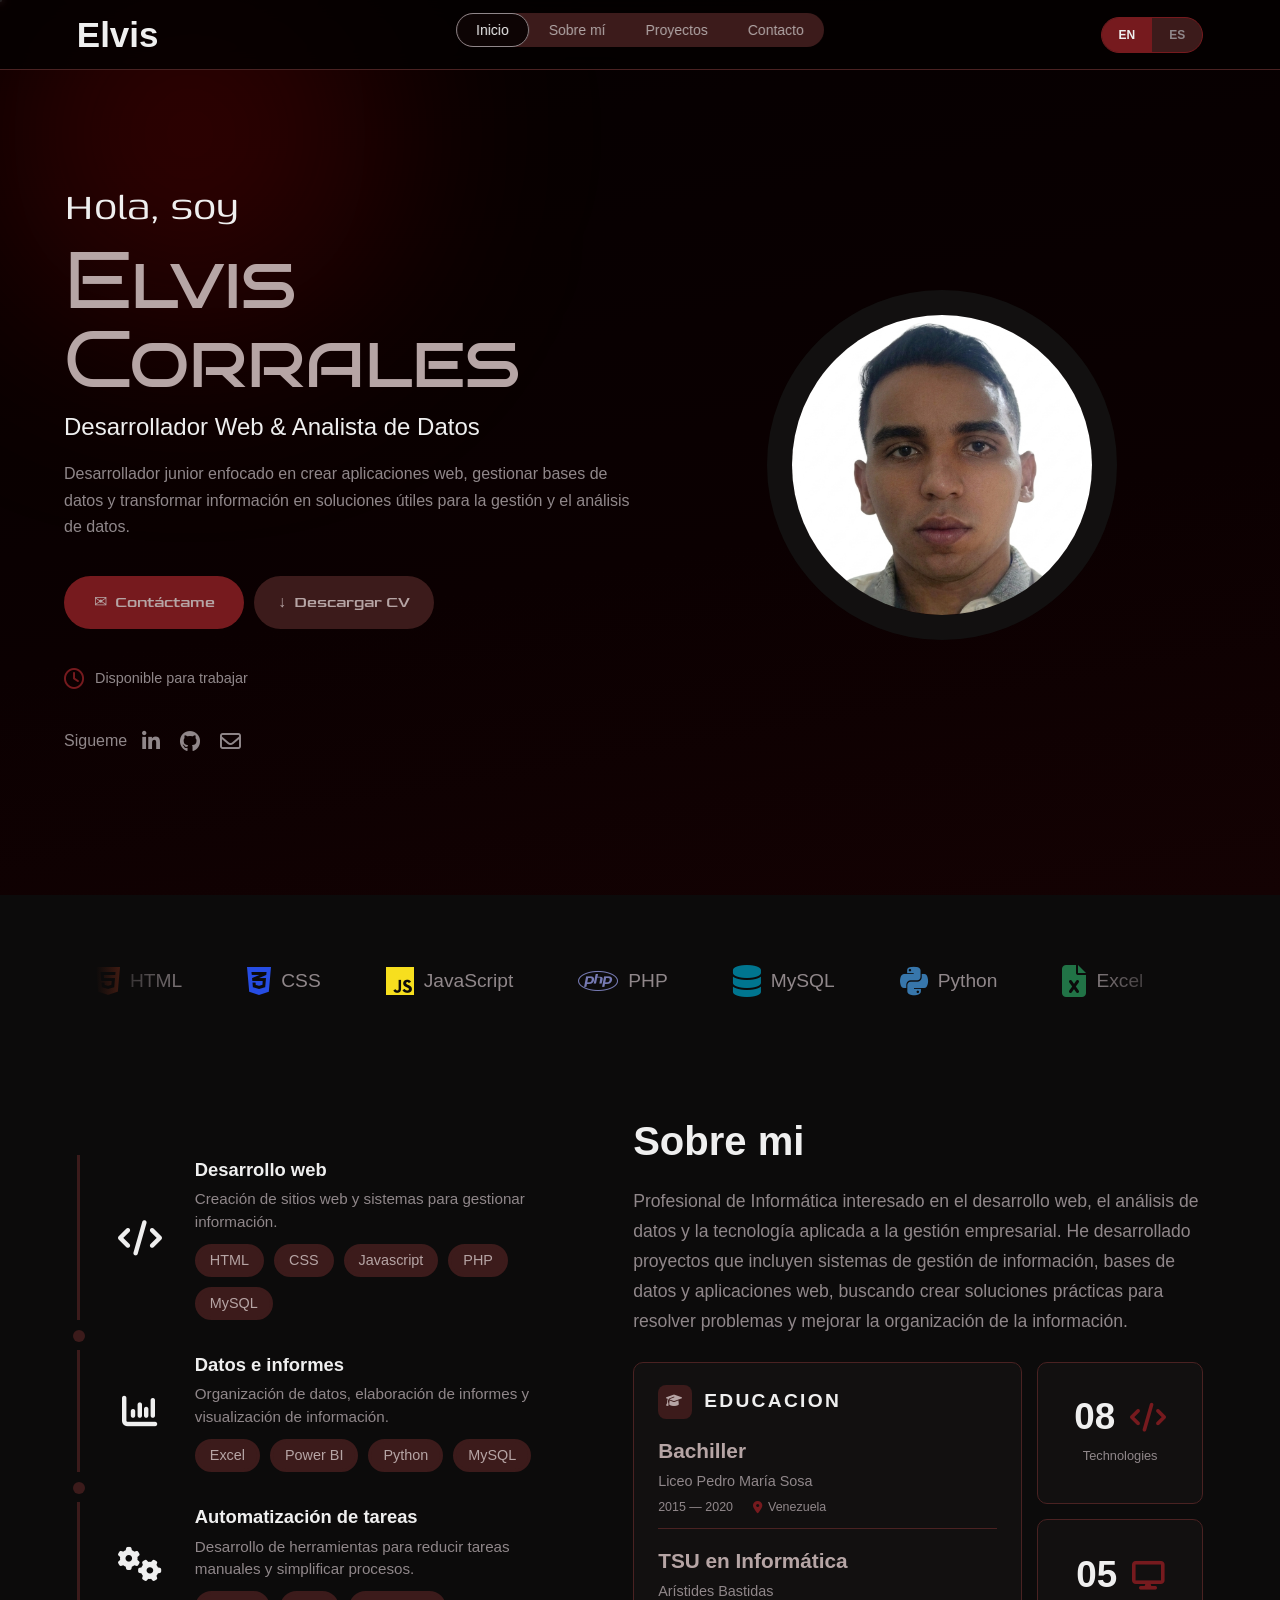
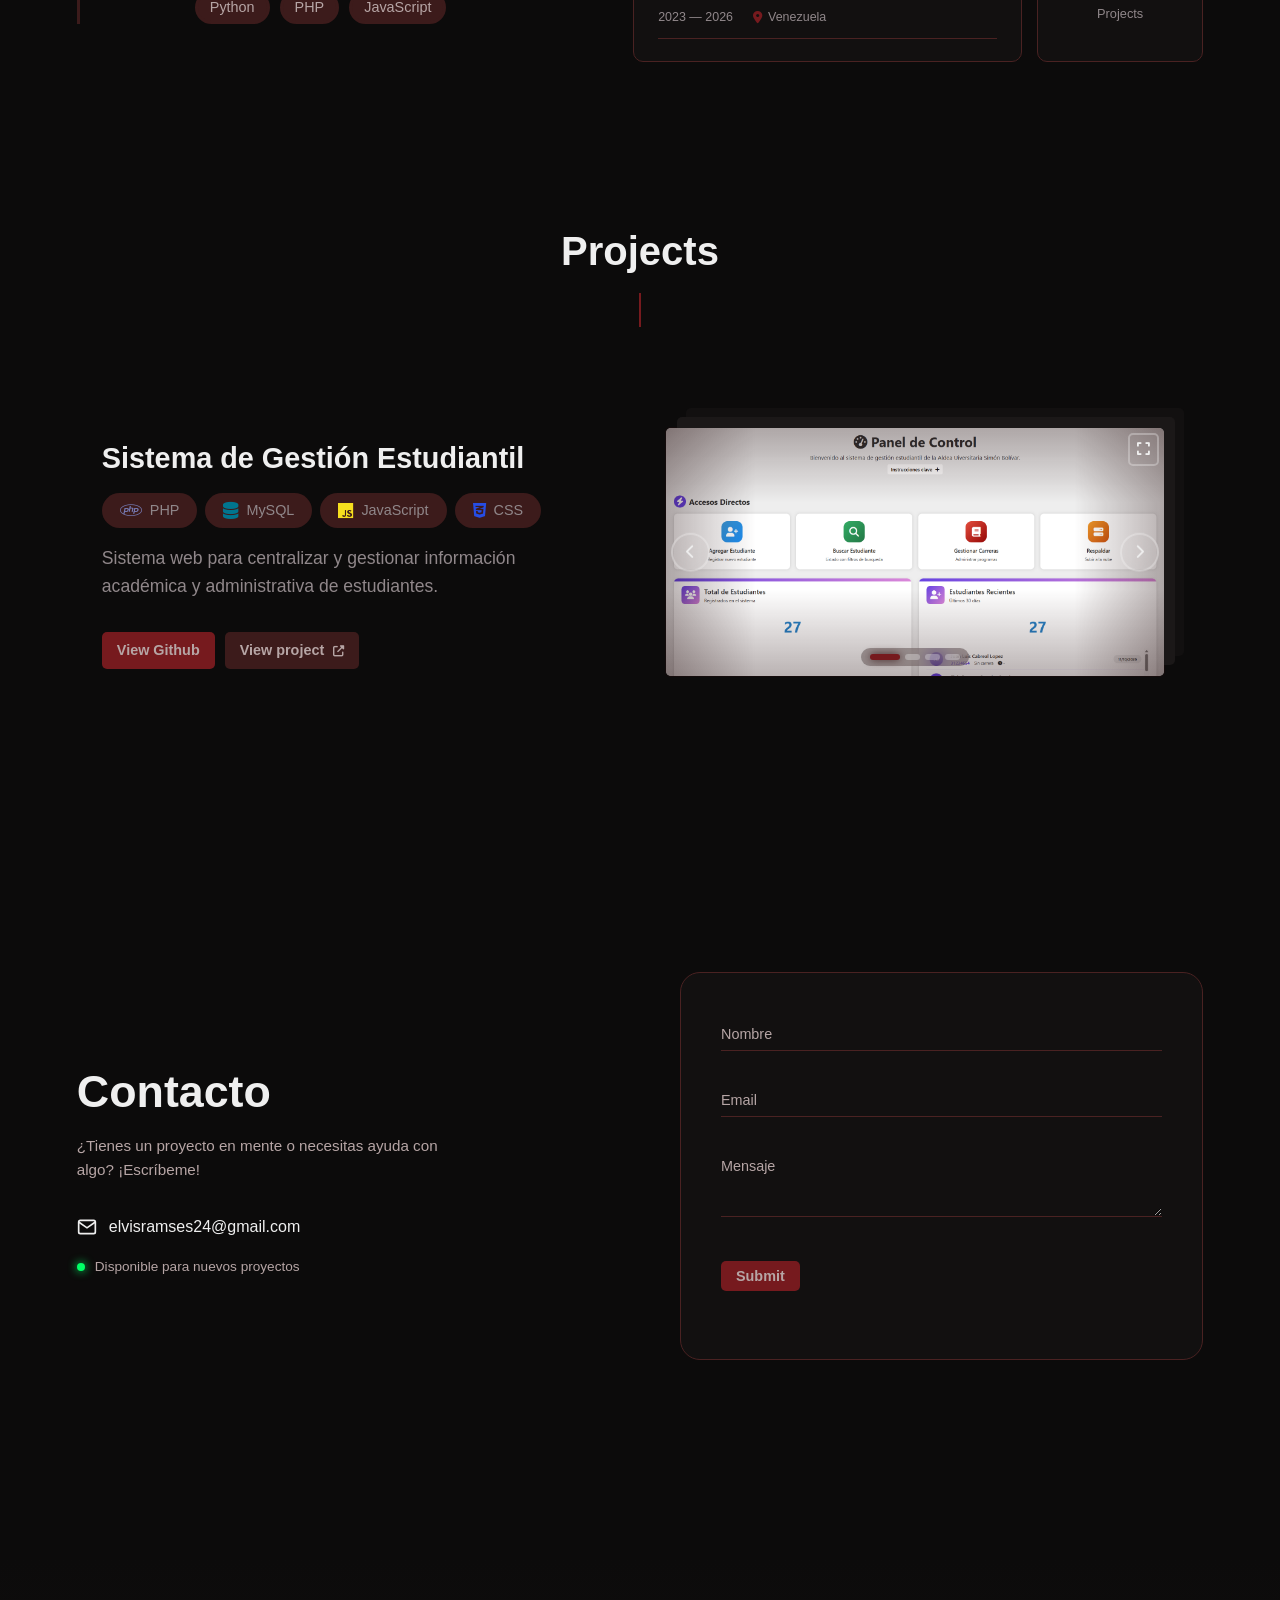
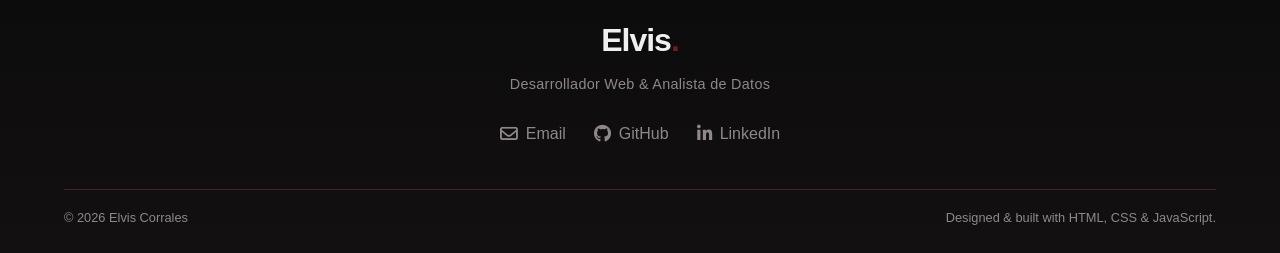
==== commit deebbacb: "Update index.html" ====
--- a/index.html
+++ b/index.html
@@ -104,15 +104,15 @@
                     <div class="socials">
                         <p>Sigueme</p>
 
-                        <a href="#" aria-label="LinkedIn" data-title="Linkedin">
+                        <a href="www.linkedin.com/in/elvis-ramsés-corrales-sánchez-52402b266" aria-label="LinkedIn" data-title="Linkedin" target="_blank">
                             <i class="fa-brands fa-linkedin-in"></i>
                         </a>
 
-                        <a href="#" aria-label="GitHub" data-title="Github">
+                        <a href="https://github.com/LeviCorrales" aria-label="GitHub" data-title="Github" target="_blank">
                             <i class="fa-brands fa-github"></i>
                         </a>
 
-                        <a href="mailto:tuemail@ejemplo.com" aria-label="Email" data-title="Email">
+                        <a href="https://mail.google.com/mail/?view=cm&fs=1&to=elvisramses24@gmail.com" aria-label="Email" data-title="Email" target="_blank">
                             <i class="fa-regular fa-envelope"></i>
                         </a>
                     </div>
@@ -395,7 +395,7 @@
                                 y administrativa de estudiantes.
                             </p>
                             <div class="project-links">
-                                <a href="#" class="btn btn-primary"> View Github </a>
+                                <a href="https://github.com/LeviCorrales/sistema_estudiantes_ms" class="btn btn-primary" target="_blank"> View Github </a>
                                 <a href="#" class="btn-primary text-link">
                                     <span>View project</span>
                                     <i class="fa-solid fa-up-right-from-square"></i>
@@ -463,8 +463,7 @@
                     <h2>Contacto</h2>
 
                     <p class="contact-desc">
-                        Estoy disponible para proyectos freelance, colaboraciones o
-                        consultas técnicas. ¡Escríbeme y hagámoslo realidad!
+                        ¿Tienes un proyecto en mente o necesitas ayuda con algo? ¡Escríbeme!
                     </p>
 
                     <div class="contact-details">
@@ -568,13 +567,13 @@
             </div>
 
             <div class="footer-links">
-                <a href="mailto:tuemail@ejemplo.com">
+                <a href="https://mail.google.com/mail/?view=cm&fs=1&to=elvisramses24@gmail.com">
                     <i class="fa-regular fa-envelope"></i> Email
                 </a>
-                <a href="#" target="_blank">
+                <a href="https://github.com/LeviCorrales" target="_blank">
                     <i class="fa-brands fa-github"></i> GitHub
                 </a>
-                <a href="#" target="_blank">
+                <a href="www.linkedin.com/in/elvis-ramsés-corrales-sánchez-52402b266" target="_blank">
                     <i class="fa-brands fa-linkedin-in"></i> LinkedIn
                 </a>
             </div>
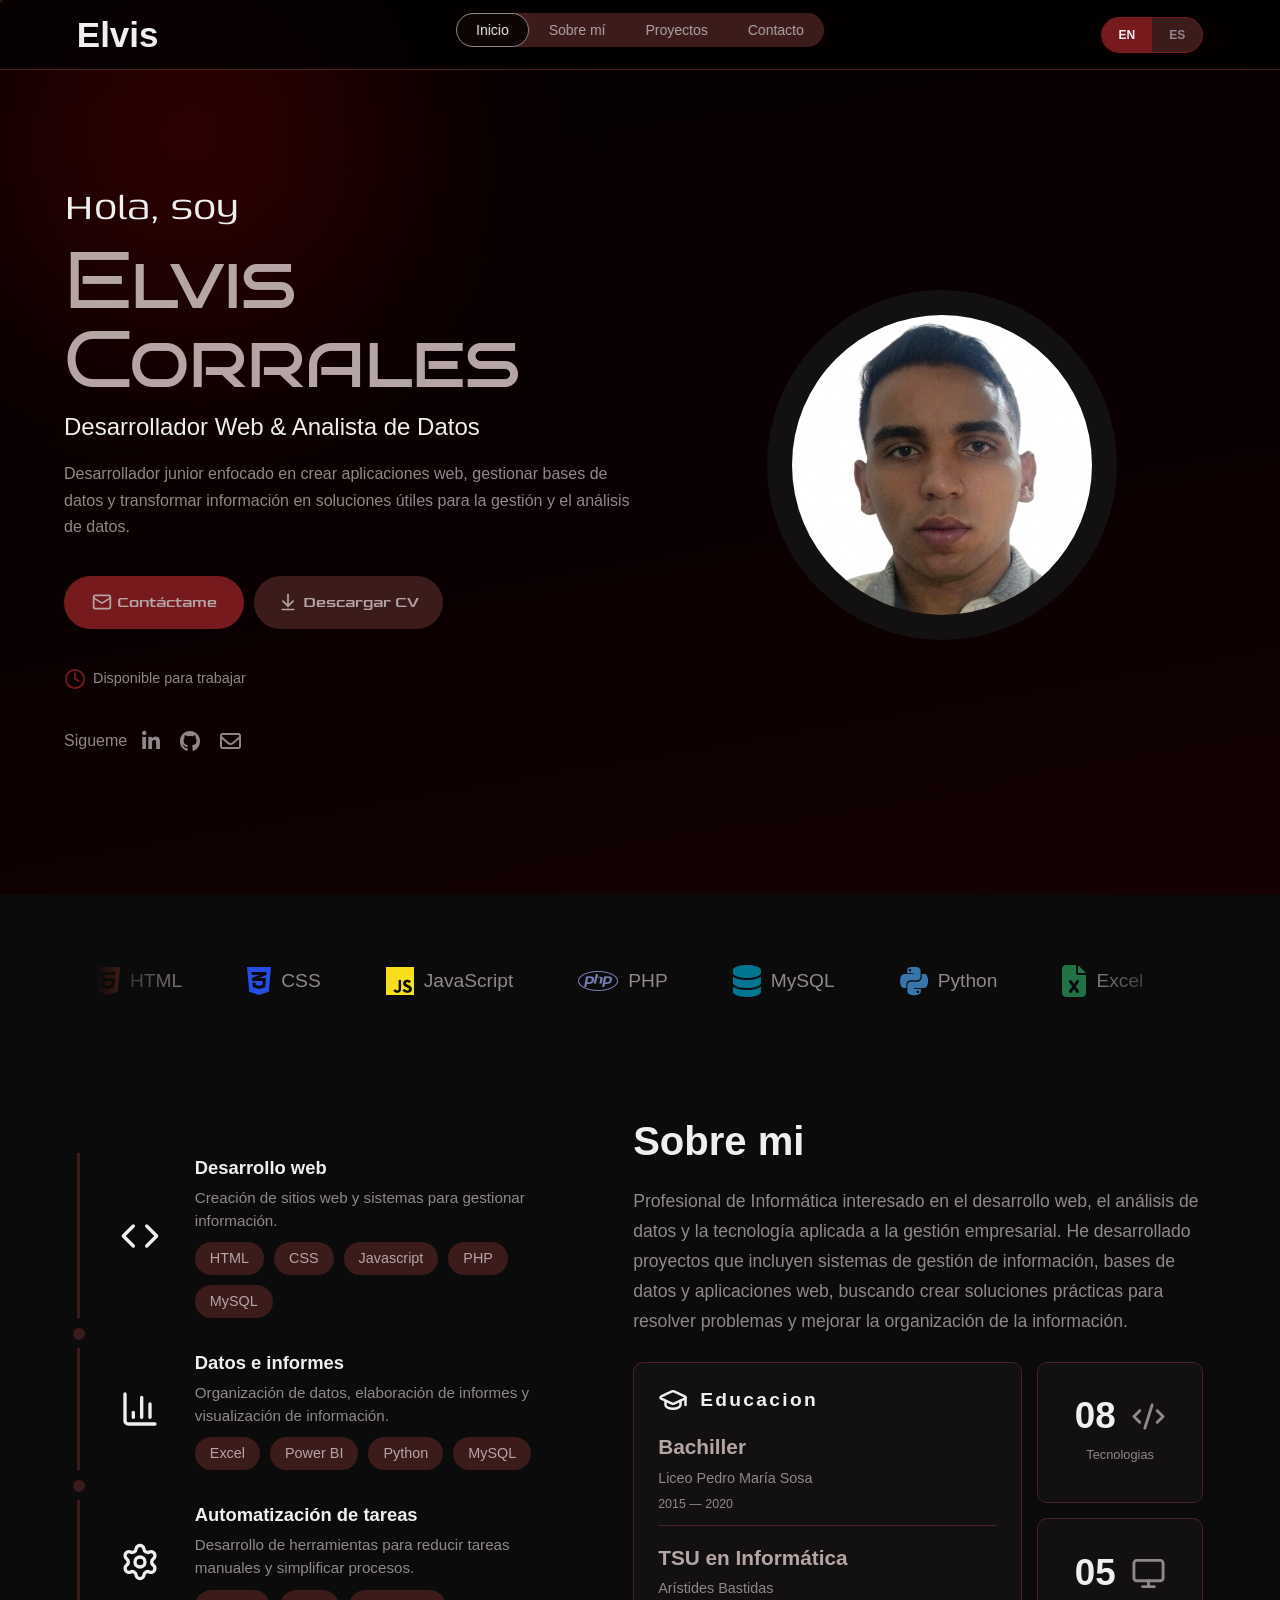
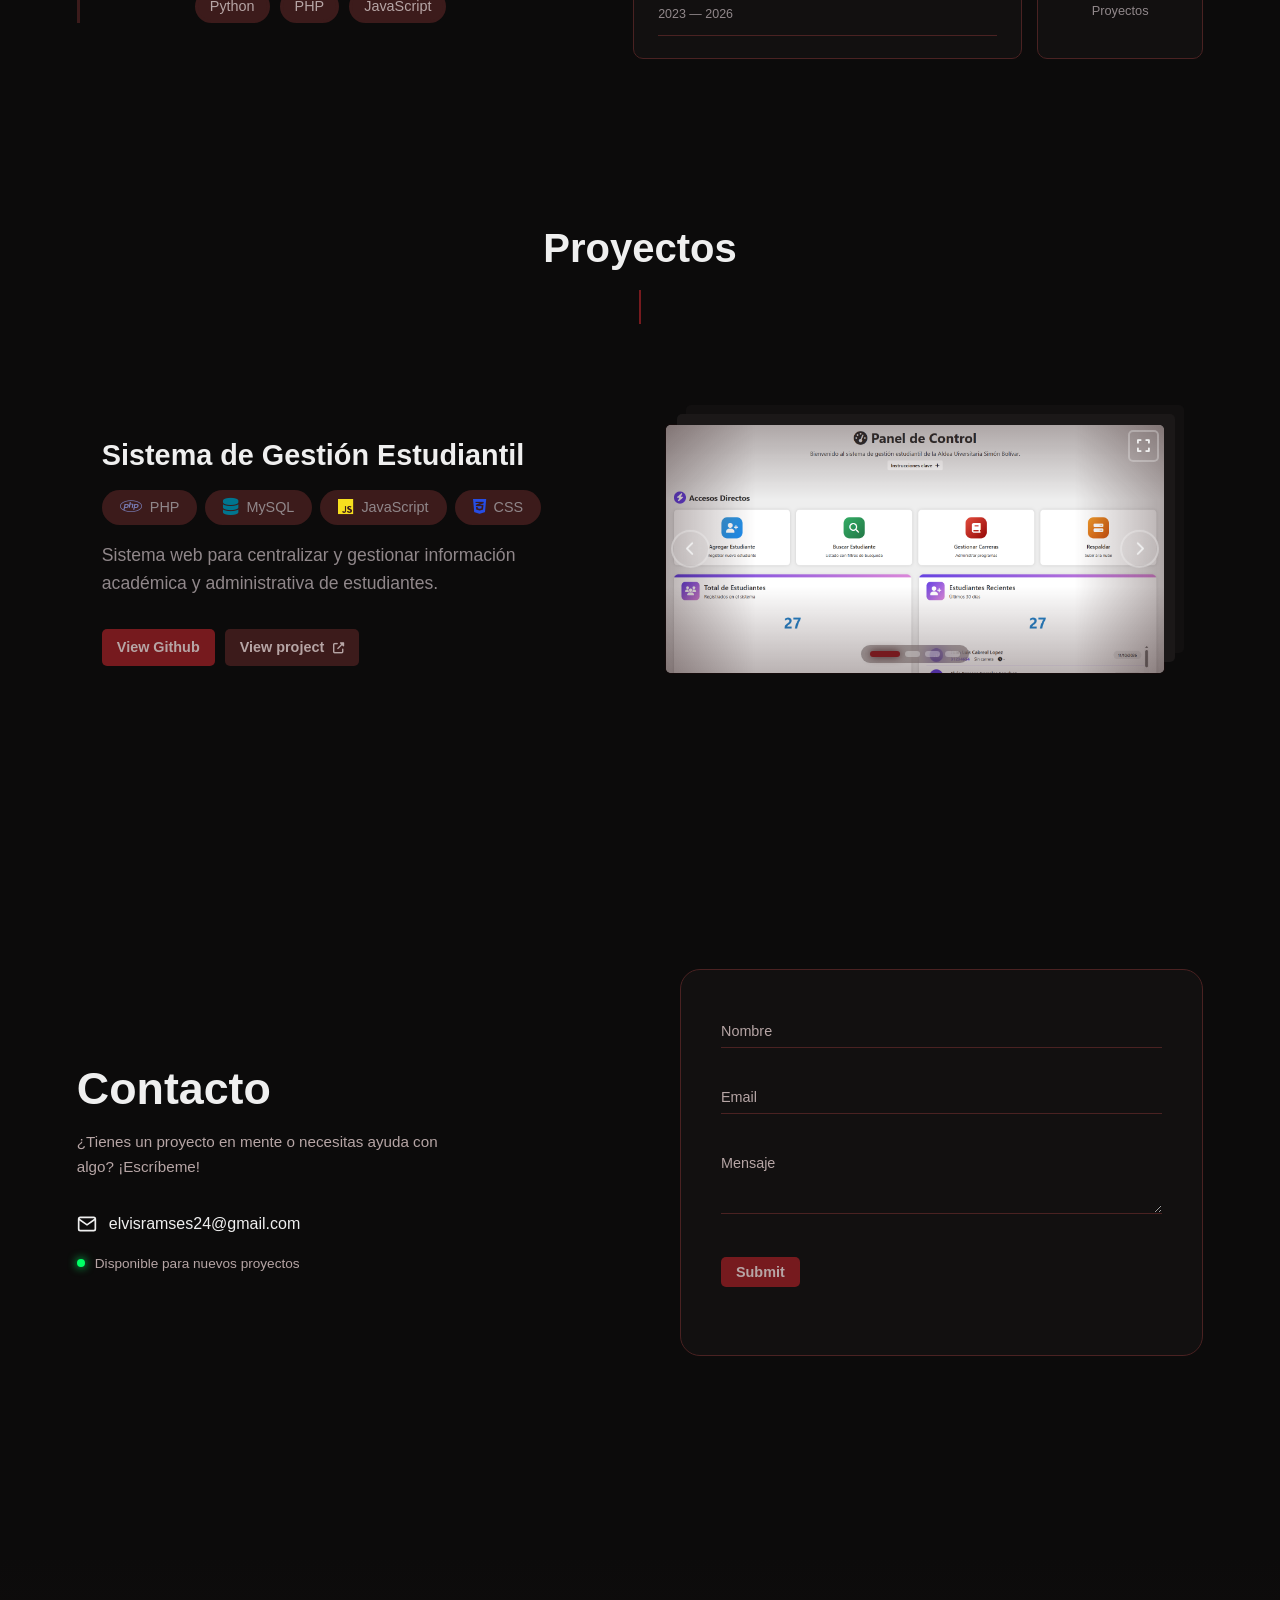
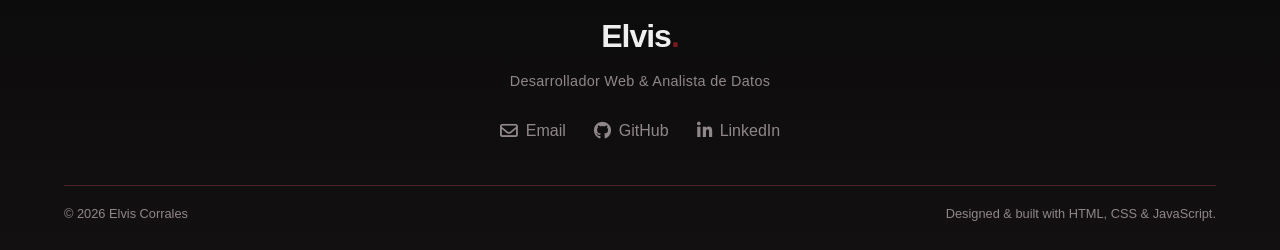
==== commit 5715e166: "hhhh" ====
--- a/index.html
+++ b/index.html
@@ -88,16 +88,16 @@
                     </p>
                     <div class="hero-buttons">
                         <a href="#contacto" class="btn-hero btn-primary-hero">
-                            <span>✉</span> Contáctame
+                            <span><svg xmlns="http://www.w3.org/2000/svg"  viewBox="0 0 24 24" fill="none" stroke="currentColor" stroke-width="2" stroke-linecap="round" stroke-linejoin="round" class="lucide lucide-mail preview-icon"><path d="m22 7-8.991 5.727a2 2 0 0 1-2.009 0L2 7"/><rect x="2" y="4" width="20" height="16" rx="2"/></svg></span> Contáctame
                         </a>
 
                         <a href="#" class="btn-hero btn-secondary-hero">
-                            <span>↓</span> Descargar CV
+                            <span><svg xmlns="http://www.w3.org/2000/svg"  viewBox="0 0 24 24" fill="none" stroke="currentColor" stroke-width="2" stroke-linecap="round" stroke-linejoin="round" class="lucide lucide-arrow-down-to-line preview-icon"><path d="M12 17V3"/><path d="m6 11 6 6 6-6"/><path d="M19 21H5"/></svg></span> Descargar CV
                         </a>
                     </div>
 
                     <div class="availability">
-                        <i class="fa-regular fa-clock"></i>
+                        <svg xmlns="http://www.w3.org/2000/svg" viewBox="0 0 24 24" fill="none" stroke="currentColor" stroke-width="2" stroke-linecap="round" stroke-linejoin="round" class="lucide lucide-clock preview-icon"><circle cx="12" cy="12" r="10"/><path d="M12 6v6l4 2"/></svg>
                         <p>Disponible para trabajar</p>
                     </div>
 
@@ -232,7 +232,7 @@
                         <div class="service">
                             <div class="contain-service-icon">
                                 <div class="service-icon">
-                                    <i class="fa-solid fa-code"></i>
+                                     <svg xmlns="http://www.w3.org/2000/svg"  viewBox="0 0 24 24" fill="none" stroke="currentColor" stroke-width="2" stroke-linecap="round" stroke-linejoin="round" class="lucide lucide-code preview-icon"><path d="m16 18 6-6-6-6"/><path d="m8 6-6 6 6 6"/></svg>
                                 </div>
                             </div>
 
@@ -255,7 +255,7 @@
                         <div class="service service-2">
                             <div class="contain-service-icon">
                                 <div class="service-icon">
-                                    <i class="fa-solid fa-chart-column"></i>
+                                   <svg xmlns="http://www.w3.org/2000/svg" viewBox="0 0 24 24" fill="none" stroke="currentColor" stroke-width="2" stroke-linecap="round" stroke-linejoin="round" class="lucide lucide-chart-column preview-icon"><path d="M3 3v16a2 2 0 0 0 2 2h16"/><path d="M18 17V9"/><path d="M13 17V5"/><path d="M8 17v-3"/></svg>
                                 </div>
                             </div>
 
@@ -277,7 +277,7 @@
                         <div class="service service-3">
                             <div class="contain-service-icon">
                                 <div class="service-icon">
-                                    <i class="fa-solid fa-gears"></i>
+                                    <svg xmlns="http://www.w3.org/2000/svg" viewBox="0 0 24 24" fill="none" stroke="currentColor" stroke-width="2" stroke-linecap="round" stroke-linejoin="round" class="lucide lucide-settings preview-icon"><path d="M9.671 4.136a2.34 2.34 0 0 1 4.659 0 2.34 2.34 0 0 0 3.319 1.915 2.34 2.34 0 0 1 2.33 4.033 2.34 2.34 0 0 0 0 3.831 2.34 2.34 0 0 1-2.33 4.033 2.34 2.34 0 0 0-3.319 1.915 2.34 2.34 0 0 1-4.659 0 2.34 2.34 0 0 0-3.32-1.915 2.34 2.34 0 0 1-2.33-4.033 2.34 2.34 0 0 0 0-3.831A2.34 2.34 0 0 1 6.35 6.051a2.34 2.34 0 0 0 3.319-1.915"/><circle cx="12" cy="12" r="3"/></svg>
                                 </div>
                             </div>
 
@@ -313,7 +313,7 @@
                         <div class="education">
                             <div class="education-header">
                                 <div class="education-icon">
-                                    <i class="fa-solid fa-graduation-cap"></i>
+                                   <svg xmlns="http://www.w3.org/2000/svg"  viewBox="0 0 24 24" fill="none" stroke="currentColor" stroke-width="2" stroke-linecap="round" stroke-linejoin="round" class="lucide lucide-graduation-cap preview-icon"><path d="M21.42 10.922a1 1 0 0 0-.019-1.838L12.83 5.18a2 2 0 0 0-1.66 0L2.6 9.08a1 1 0 0 0 0 1.832l8.57 3.908a2 2 0 0 0 1.66 0z"/><path d="M22 10v6"/><path d="M6 12.5V16a6 3 0 0 0 12 0v-3.5"/></svg>
                                 </div>
 
                                 <span>Educacion</span>
@@ -326,10 +326,7 @@
                                 <div class="education-meta">
                                     <span> 2015 — 2020 </span>
 
-                                    <span>
-                                        <i class="fa-solid fa-location-dot"></i>
-                                        Venezuela
-                                    </span>
+                                  
                                 </div>
                             </div>
 
@@ -340,10 +337,7 @@
                                 <div class="education-meta">
                                     <span> 2023 — 2026 </span>
 
-                                    <span>
-                                        <i class="fa-solid fa-location-dot"></i>
-                                        Venezuela
-                                    </span>
+                                 
                                 </div>
                             </div>
                         </div>
@@ -352,19 +346,19 @@
                             <div class="stat">
                                 <div>
                                     <strong>08</strong>
-                                    <i class="fa-solid fa-code"></i>
-                                </div>
-
-                                <small>Technologies</small>
+                                    <svg xmlns="http://www.w3.org/2000/svg" viewBox="0 0 24 24" fill="none" stroke="currentColor" stroke-width="2" stroke-linecap="round" stroke-linejoin="round" class="lucide lucide-code-xml preview-icon"><path d="m18 16 4-4-4-4"/><path d="m6 8-4 4 4 4"/><path d="m14.5 4-5 16"/></svg>
+                                </div>
+
+                                <small>Tecnologias</small>
                             </div>
 
                             <div class="stat">
                                 <div>
                                     <strong>05</strong>
-                                    <i class="fa-solid fa-display"></i>
-                                </div>
-
-                                <small>Projects</small>
+                                    <svg xmlns="http://www.w3.org/2000/svg" viewBox="0 0 24 24" fill="none" stroke="currentColor" stroke-width="2" stroke-linecap="round" stroke-linejoin="round" class="lucide lucide-monitor preview-icon"><rect width="20" height="14" x="2" y="3" rx="2"/><line x1="8" x2="16" y1="21" y2="21"/><line x1="12" x2="12" y1="17" y2="21"/></svg>
+                                </div>
+
+                                <small>Proyectos</small>
                             </div>
                         </div>
                     </div>
@@ -376,7 +370,7 @@
         <section id="proyectos" class="section projects-section reveal reveal-up">
             <div class="container">
                 <div class="section-heading">
-                    <h2>Projects</h2>
+                    <h2>Proyectos</h2>
                     <div class="heading-line"></div>
                 </div>
 
--- a/css/sobre_mi.css
+++ b/css/sobre_mi.css
@@ -99,6 +99,11 @@
     transition: .3s ease;
 }
 
+.service-icon svg{
+    width: 40px;
+    height: 40px;
+}
+
 .service:hover .service-icon {
 
     background: var(--bg-light);
@@ -201,15 +206,14 @@
 
     font-size: 1.2rem;
     font-weight: 600;
-    text-transform: uppercase;
+
     letter-spacing: .12em;
 
    
 }
 
 .education-icon {
-    width: 34px;
-    height: 34px;
+    
     font-size: .8rem;
     display: flex;
     align-items: center;
@@ -217,9 +221,11 @@
 
     border-radius: 8px;
 
-    background: var(--bg-light);
-
-    color: var(--text-dark);
+}
+
+.education-icon svg{
+     width: 30px;
+    height: 30px;
 }
 
 
@@ -256,9 +262,6 @@
     gap: 6px;
 }
 
-.education-meta i {
-    color: var(--accent);
-}
 .stats {
     width: 30%;
     display: flex;
@@ -293,10 +296,11 @@
     font-weight: 600;
 }
 
-.stat div i{
-    font-size: 1.8rem;
-   
-    color: var(--accent);
+.stat div svg{
+    width: 35px;
+    height: 35px;
+   
+    color: var(--muted);
 }
 
 
--- a/css/hero.css
+++ b/css/hero.css
@@ -100,24 +100,34 @@
     transition: color 0.3s ease, background 0.3s ease, border-color 0.3s ease;
 }
 
-.btn-hero span {
-    margin-right: 8px;
-    transition: transform 0.3s ease;
+.btn-hero span{
+      margin-right: 5px;
+    display: inline-flex;
+    align-items: center;
+    justify-content: center;
+}
+
+
+.btn-hero span svg {
+    
+    width: 20px;
+    height: 20px;
 }
 
 .availability {
     display: flex;
-    gap: 10px;
+    gap: 7px;
     margin-top: 38px;
     color: var(--muted);
     font-size: .9rem;
     align-items: center;
 }
 
-.availability i {
+.availability svg {
     color: var(--accent);
   
-    font-size: 1.3rem;
+    width: 22px;
+    height: 22px;
 }
 
 .socials{
@@ -146,6 +156,11 @@
                 color .2s ease;
     padding: 0px 10px;
     
+}
+
+.socials svg{
+    width: 20px;
+    height: 20px;
 }
 
 .socials a:hover {
--- a/css/animations.css
+++ b/css/animations.css
@@ -520,7 +520,7 @@
 }
 
 .btn-hero span {
-    margin-right: 8px;
+  
     transition: transform 0.3s ease;
 }
 
@@ -613,7 +613,7 @@
     color: var(--text-dark);
     background-color: var(--bg-light);
     /* Transición suave para que la luz se encienda fluidamente */
-    transition: all 0.4s cubic-bezier(0.25, 0.8, 0.25, 1); 
+
 }
 
 .btn-secondary-hero:hover {
@@ -632,12 +632,12 @@
 
 /* Micro-interacción del icono de descarga */
 .btn-secondary-hero span {
-    display: inline-block;
+
     transition: transform 0.3s ease;
 }
 
 .btn-secondary-hero:hover span {
-    transform: translateY(3px); 
+
 }
 
 
